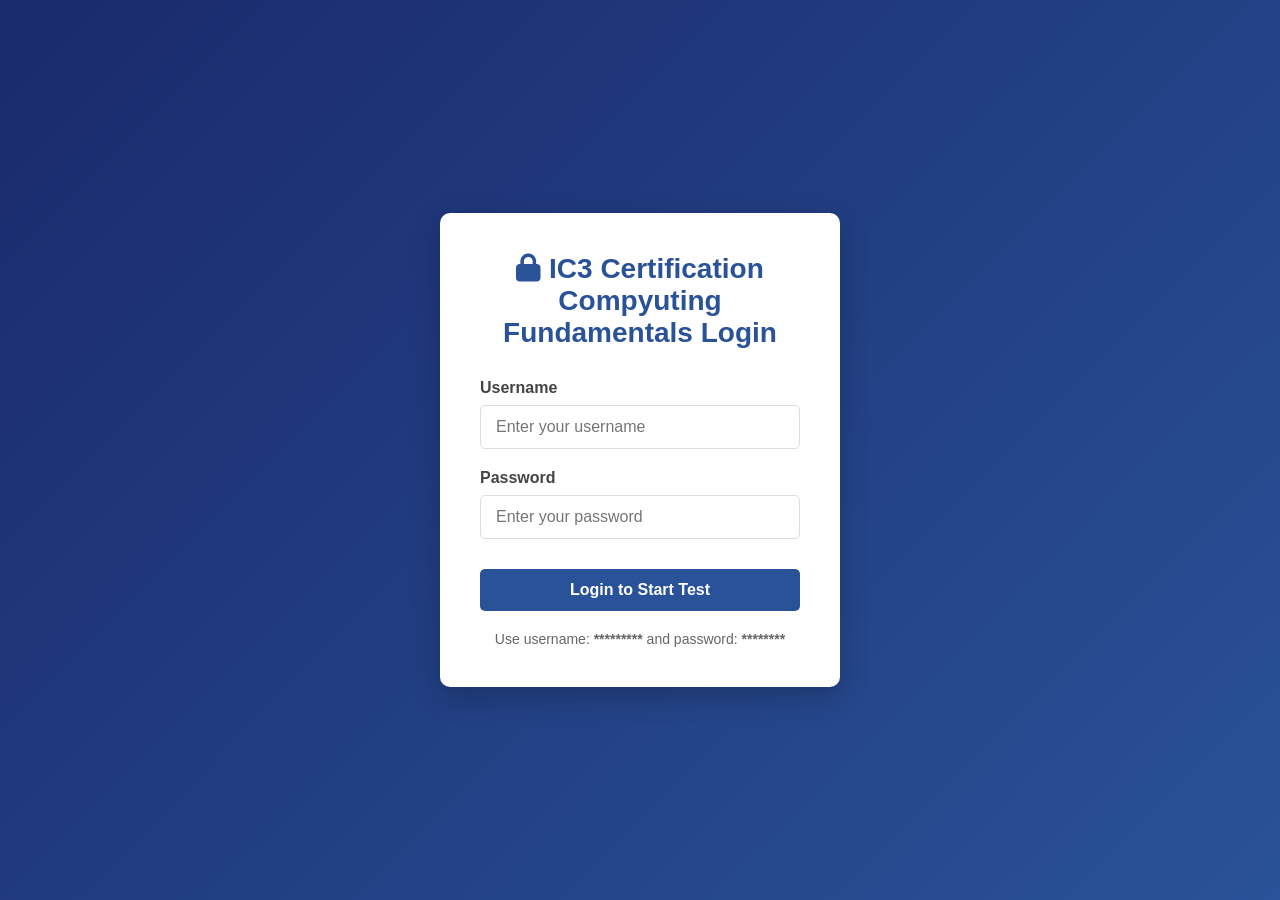
==== index.html @ 78af4e4d "kompyuting" ====
<!DOCTYPE html>
<html lang="en">
  <head>
    <meta charset="UTF-8" />
    <meta name="viewport" content="width=device-width, initial-scale=1.0" />
    <title>IC3 Digital Literacy Certification - Module 1</title>
    <link rel="stylesheet" href="styles.css" />
    <link
      rel="stylesheet"
      href="https://cdnjs.cloudflare.com/ajax/libs/font-awesome/6.4.0/css/all.min.css"
    />
  </head>
  <body>
    <!-- Login Page -->
    <div id="loginPage" class="login-container">
      <div class="login-box">
        <h2 class="login-title">
          <i class="fas fa-lock"></i> IC3 Certification Compyuting Fundamentals
          Login
        </h2>
        <form id="loginForm" class="login-form">
          <div class="input-group">
            <label for="username">Username</label>
            <input
              type="text"
              id="username"
              placeholder="Enter your username"
              required
            />
          </div>
          <div class="input-group">
            <label for="password">Password</label>
            <input
              type="password"
              id="password"
              placeholder="Enter your password"
              required
            />
          </div>
          <button type="submit" class="login-btn">Login to Start Test</button>
          <div class="login-error" id="loginError">
            Invalid username or password. Please try again.
          </div>
          <div
            style="
              margin-top: 20px;
              font-size: 14px;
              color: #666;
              text-align: center;
            "
          >
            <p>
              Use username: <strong>*********</strong> and password:
              <strong>********</strong>
            </p>
          </div>
        </form>
      </div>
    </div>

    <!-- Test Interface (Initially Hidden) -->
    <div id="testInterface" style="display: none">
      <header>
        <div class="container header-content">
          <div class="logo">
            <i class="fas fa-laptop-code"></i>
            <h1>IC3 Digital Literacy - Module 1 - Compyuting Fundamentals</h1>
          </div>
          <div class="user-info">
            <div class="score-display">
              Score: <span id="currentScore">0</span> / 840
            </div>
            <button class="logout-btn" id="logoutBtn">
              <i class="fas fa-sign-out-alt"></i> Logout
            </button>
          </div>
        </div>
      </header>

      <div class="container main-content">
        <div class="test-info">
          <div class="question-counter">
            <div>
              Question <span id="currentQuestion">1</span> of
              <span id="totalQuestions">84</span>
            </div>
            <div>Time: <span id="timer">50:00</span></div>
          </div>
          <div class="progress-bar">
            <div class="progress" id="progressBar"></div>
          </div>
          <p>
            Read each question carefully and select the best answer. Each
            question is worth 10 points.
          </p>
        </div>

        <div class="question-container" id="questionContainer">
          <!-- Question will be dynamically inserted here -->
        </div>

        <div class="button-container">
          <button class="btn btn-secondary" id="prevBtn" disabled>
            <i class="fas fa-arrow-left"></i> Previous
          </button>
          <button class="btn btn-primary" id="checkAnswerBtn">
            Check Answer <i class="fas fa-check"></i>
          </button>
          <button class="btn btn-primary" id="nextBtn">
            Next <i class="fas fa-arrow-right"></i>
          </button>
        </div>
      </div>

      <footer>
        <div class="container footer-content">
          <div class="copyright">
            &copy; 2023 IC3 Digital Literacy Certification. All rights reserved.
          </div>
          <div class="security-notice">
            <i class="fas fa-shield-alt"></i> Copying test content is prohibited
            and violates certification policies.
          </div>
        </div>
      </footer>
    </div>

    <!-- Result Page (Initially Hidden) -->
    <!-- Result Page -->
    <div id="resultPage" style="display: none">
      <header>
        <div class="container header-content">
          <div class="logo">
            <i class="fas fa-trophy"></i>
            <h1>Test Results - IC3 Digital Literacy-Compyuting Fundamentals</h1>
          </div>
          <button class="logout-btn" id="resultLogoutBtn">
            <i class="fas fa-sign-out-alt"></i> Logout
          </button>
        </div>
      </header>

      <div class="container">
        <div class="result-container">
          <div class="result-header">
            <div class="result-icon">
              <i class="fas fa-medal"></i>
            </div>
            <h2 class="result-title">Test Completed!</h2>
            <p class="result-subtitle">Here are your results</p>
          </div>

          <!-- Score Summary -->
          <div class="score-summary">
            <div class="score-circle">
              <div class="score-circle-inner">
                <div class="score-value" id="finalScore">0</div>
                <div class="score-total">/ 840</div>
              </div>
            </div>

            <div class="certificate-info">
              <div class="certificate-status" id="certificateStatus">
                <!-- Certificate status will be inserted here -->
              </div>
            </div>
          </div>

          <!-- Detailed Results -->
          <div class="result-details">
            <h3>Performance Summary</h3>
            <div class="details-grid">
              <div class="detail-item">
                <span class="detail-label">Total Questions:</span>
                <span class="detail-value" id="resultTotalQuestions">0</span>
              </div>
              <div class="detail-item correct">
                <span class="detail-label">Correct Answers:</span>
                <span class="detail-value" id="resultCorrectAnswers">0</span>
              </div>
              <div class="detail-item incorrect">
                <span class="detail-label">Incorrect Answers:</span>
                <span class="detail-value" id="resultIncorrectAnswers">0</span>
              </div>
              <div class="detail-item">
                <span class="detail-label">Score Percentage:</span>
                <span class="detail-value percentage" id="resultPercentage"
                  >0%</span
                >
              </div>
              <div class="detail-item">
                <span class="detail-label">Time Taken:</span>
                <span class="detail-value" id="resultTimeTaken">00:00</span>
              </div>
            </div>
          </div>

          <!-- Results Table -->
          <div class="results-table-container">
            <h3>Question-by-Question Results</h3>
            <div id="resultsTable" class="results-table-wrapper">
              <!-- Results table will be inserted here -->
            </div>
          </div>

          <!-- Action Buttons -->
          <div class="result-actions">
            <button class="btn btn-primary restart-btn" id="restartBtn">
              <i class="fas fa-redo"></i> Restart Test
            </button>
            <button class="btn btn-secondary" id="printResultsBtn">
              <i class="fas fa-print"></i> Print Results
            </button>
            <button class="btn btn-secondary" id="downloadResultsBtn">
              <i class="fas fa-download"></i> Download Results
            </button>
          </div>
        </div>
      </div>

      <footer>
        <div class="container footer-content">
          <div class="copyright">
            &copy; 2023 IC3 Digital Literacy Certification. All rights reserved.
          </div>
          <div class="security-notice">
            <i class="fas fa-shield-alt"></i> Test results are confidential.
          </div>
        </div>
      </footer>
    </div>

    <script src="data.js"></script>
    <script src="script.js"></script>
  </body>
</html>
---- styles.css ----
* {
    margin: 0;
    padding: 0;
    box-sizing: border-box;
    font-family: 'Segoe UI', Tahoma, Geneva, Verdana, sans-serif;
}



body {
    background-color: #f5f7fa;
    color: #333;
    min-height: 100vh;
    display: flex;
    flex-direction: column;
}

.container {
    width: 100%;
    max-width: 1200px;
    margin: 0 auto;
    padding: 20px;
    flex-grow: 1;
}

/* Login Page Styles */
.login-container {
    display: flex;
    justify-content: center;
    align-items: center;
    min-height: 100vh;
    background: linear-gradient(135deg, #1a2a6c, #2a5298);
}

.login-box {
    background-color: white;
    border-radius: 10px;
    box-shadow: 0 10px 30px rgba(0, 0, 0, 0.2);
    width: 100%;
    max-width: 400px;
    padding: 40px;
}

.login-title {
    text-align: center;
    margin-bottom: 30px;
    color: #2a5298;
    font-size: 28px;
}

.login-form .input-group {
    margin-bottom: 20px;
}

.login-form label {
    display: block;
    margin-bottom: 8px;
    font-weight: 600;
    color: #444;
}

.login-form input {
    width: 100%;
    padding: 12px 15px;
    border: 1px solid #ddd;
    border-radius: 5px;
    font-size: 16px;
    transition: border 0.3s;
}

.login-form input:focus {
    border-color: #2a5298;
    outline: none;
}

.login-btn {
    width: 100%;
    padding: 12px;
    background-color: #2a5298;
    color: white;
    border: none;
    border-radius: 5px;
    font-size: 16px;
    font-weight: 600;
    cursor: pointer;
    transition: background-color 0.3s;
    margin-top: 10px;
}

.login-btn:hover {
    background-color: #1a2a6c;
}

.login-error {
    color: #e74c3c;
    text-align: center;
    margin-top: 15px;
    font-size: 14px;
    display: none;
}

/* Header Styles */
header {
    background: linear-gradient(135deg, #1a2a6c, #2a5298);
    color: white;
    padding: 20px 0;
    box-shadow: 0 4px 12px rgba(0, 0, 0, 0.1);
}

.header-content {
    display: flex;
    justify-content: space-between;
    align-items: center;
}

.logo {
    display: flex;
    align-items: center;
    gap: 10px;
}

.logo i {
    font-size: 28px;
}

.logo h1 {
    font-size: 24px;
}

.user-info {
    display: flex;
    align-items: center;
    gap: 15px;
}

.score-display {
    background-color: rgba(255, 255, 255, 0.2);
    padding: 8px 15px;
    border-radius: 20px;
    font-weight: 600;
}

.logout-btn {
    background-color: rgba(255, 255, 255, 0.2);
    border: none;
    color: white;
    padding: 8px 15px;
    border-radius: 5px;
    cursor: pointer;
    transition: background-color 0.3s;
}

.logout-btn:hover {
    background-color: rgba(255, 255, 255, 0.3);
}

/* Main Content Styles */
.main-content {
    display: flex;
    flex-direction: column;
    height: 100%;
}

.test-info {
    background-color: white;
    border-radius: 10px;
    padding: 20px;
    margin-bottom: 20px;
    box-shadow: 0 4px 8px rgba(0, 0, 0, 0.05);
}

.progress-bar {
    height: 10px;
    background-color: #e0e0e0;
    border-radius: 5px;
    margin: 20px 0;
    overflow: hidden;
}

.progress {
    height: 100%;
    background-color: #2a5298;
    width: 0%;
    transition: width 0.5s ease;
}

.question-counter {
    display: flex;
    justify-content: space-between;
    margin-bottom: 10px;
}

/* Question Container */
.question-container {
    background-color: white;
    border-radius: 10px;
    padding: 30px;
    box-shadow: 0 4px 12px rgba(0, 0, 0, 0.08);
    flex-grow: 1;
    margin-bottom: 20px;
}

.question-text {
    font-size: 20px;
    margin-bottom: 25px;
    line-height: 1.5;
    color: #333;
}

.question-image {
    max-width: 100%;
    margin: 20px 0;
    border-radius: 8px;
    box-shadow: 0 3px 10px rgba(0, 0, 0, 0.1);
}

/* Options Styles */
.options-container {
    margin-top: 20px;
}

.option {
    background-color: #f8f9fa;
    border: 1px solid #e0e0e0;
    border-radius: 8px;
    padding: 15px;
    margin-bottom: 12px;
    cursor: pointer;
    transition: all 0.2s;
    display: flex;
    align-items: center;
}

.option:hover {
    background-color: #edf2ff;
    border-color: #2a5298;
}

.option.selected {
    background-color: #e3ecff;
    border-color: #2a5298;
    box-shadow: 0 0 0 2px rgba(42, 82, 152, 0.2);
}

.option.correct {
    background-color: #d4edda;
    border-color: #28a745;
}

.option.incorrect {
    background-color: #f8d7da;
    border-color: #dc3545;
}

.option-key {
    display: inline-flex;
    align-items: center;
    justify-content: center;
    width: 30px;
    height: 30px;
    background-color: #2a5298;
    color: white;
    border-radius: 50%;
    margin-right: 15px;
    font-weight: bold;
}

.option-text {
    flex-grow: 1;
}

/* True/False Options */
.true-false-container {
    display: flex;
    gap: 15px;
    margin-top: 20px;
}

.tf-option {
    flex: 1;
    text-align: center;
    padding: 15px;
    border: 2px solid #e0e0e0;
    border-radius: 8px;
    cursor: pointer;
    font-weight: bold;
    transition: all 0.2s;
}

.tf-option.true {
    color: #28a745;
}

.tf-option.false {
    color: #dc3545;
}

.tf-option.selected {
    border-color: #2a5298;
    background-color: #e3ecff;
}

/* Statements Container */
.statements-container {
    margin-top: 20px;
}

.statement {
    display: flex;
    align-items: center;
    padding: 15px;
    background-color: #f8f9fa;
    border-radius: 8px;
    margin-bottom: 15px;
}

.statement-text {
    flex-grow: 1;
}

.statement-options {
    display: flex;
    gap: 10px;
}

/* Fill in the blanks */
.fill-blanks-container {
    margin-top: 20px;
}

.fill-sentence {
    font-size: 18px;
    margin-bottom: 20px;
    line-height: 1.6;
}

.blank-select {
    padding: 8px 12px;
    border: 1px solid #ddd;
    border-radius: 5px;
    background-color: white;
    font-size: 16px;
    margin: 0 5px;
}

/* Matching */
.matching-container {
    display: flex;
    flex-direction: column;
    gap: 15px;
    margin-top: 20px;
}

.matching-item {
    display: flex;
    align-items: center;
    gap: 15px;
    padding: 15px;
    background-color: #f8f9fa;
    border-radius: 8px;
}

.matching-tool, .matching-threat {
    flex: 1;
    padding: 10px;
    border: 1px solid #ddd;
    border-radius: 5px;
    background-color: white;
}

.matching-select {
    padding: 8px 12px;
    border: 1px solid #ddd;
    border-radius: 5px;
    background-color: white;
    min-width: 150px;
}

/* Steps Container */
.steps-container {
    margin-top: 20px;
}

.step {
    display: flex;
    align-items: flex-start;
    margin-bottom: 15px;
    padding: 15px;
    background-color: #f8f9fa;
    border-radius: 8px;
}

.step-number {
    display: inline-flex;
    align-items: center;
    justify-content: center;
    width: 30px;
    height: 30px;
    background-color: #2a5298;
    color: white;
    border-radius: 50%;
    margin-right: 15px;
    font-weight: bold;
    flex-shrink: 0;
}

.step-text {
    flex-grow: 1;
    padding-top: 4px;
}

/* Image-based questions */
.image-question-container {
    margin: 20px 0;
}

/* Button Container */
.button-container {
    display: flex;
    justify-content: space-between;
    margin-top: 30px;
}

.btn {
    padding: 12px 30px;
    border: none;
    border-radius: 5px;
    font-size: 16px;
    font-weight: 600;
    cursor: pointer;
    transition: all 0.3s;
}

.btn-primary {
    background-color: #2a5298;
    color: white;
}

.btn-primary:hover {
    background-color: #1a2a6c;
}

.btn-secondary {
    background-color: #6c757d;
    color: white;
}

.btn-secondary:hover {
    background-color: #545b62;
}

.btn:disabled {
    background-color: #ccc;
    cursor: not-allowed;
}

/* Result Page */
.result-container {
    background-color: white;
    border-radius: 10px;
    padding: 40px;
    box-shadow: 0 4px 12px rgba(0, 0, 0, 0.08);
    text-align: center;
    max-width: 600px;
    margin: 0 auto;
}

.result-icon {
    font-size: 80px;
    color: #2a5298;
    margin-bottom: 20px;
}

.result-title {
    font-size: 32px;
    margin-bottom: 20px;
    color: #333;
}

.score-circle {
    width: 150px;
    height: 150px;
    border-radius: 50%;
    background: conic-gradient(#2a5298 0% 70%, #e0e0e0 70% 100%);
    margin: 0 auto 30px;
    display: flex;
    align-items: center;
    justify-content: center;
    position: relative;
}

.score-circle-inner {
    width: 120px;
    height: 120px;
    border-radius: 50%;
    background-color: white;
    display: flex;
    flex-direction: column;
    align-items: center;
    justify-content: center;
}

.score-value {
    font-size: 36px;
    font-weight: bold;
    color: #2a5298;
}

.score-total {
    font-size: 18px;
    color: #666;
}

.result-details {
    margin-top: 30px;
    text-align: left;
}

.result-details h3 {
    margin-bottom: 15px;
    color: #333;
}

.detail-item {
    display: flex;
    justify-content: space-between;
    padding: 10px 0;
    border-bottom: 1px solid #eee;
}

.restart-btn {
    margin-top: 30px;
    padding: 12px 40px;
}

/* Footer */
footer {
    background-color: #1a2a6c;
    color: white;
    text-align: center;
    padding: 20px 0;
    margin-top: 40px;
}

.footer-content {
    display: flex;
    justify-content: space-between;
    align-items: center;
    flex-wrap: wrap;
}

.copyright {
    font-size: 14px;
}

.security-notice {
    font-size: 14px;
    color: rgba(255, 255, 255, 0.8);
}

/* Responsive */
@media (max-width: 768px) {
    .header-content {
        flex-direction: column;
        gap: 15px;
    }
    
    .question-container {
        padding: 20px;
    }
    
    .true-false-container {
        flex-direction: column;
    }
    
    .button-container {
        flex-direction: column;
        gap: 15px;
    }
    
    .btn {
        width: 100%;
    }
    
    .footer-content {
        flex-direction: column;
        gap: 10px;
    }
}

/* Copy Protection */
body {
    user-select: none;
    -webkit-user-select: none;
    -moz-user-select: none;
    -ms-user-select: none;
}

.no-copy {
    pointer-events: none;
}

/* Prevent text selection */
.question-text, .option-text, .statement-text, .step-text {
    -webkit-user-select: none;
    -moz-user-select: none;
    -ms-user-select: none;
    user-select: none;
}

/* Option label uchun yangi stillar */
.option-label {
    display: flex;
    align-items: center;
    width: 100%;
    cursor: pointer;
}

/* Input elementlarni yashirish */
input[type="radio"], 
input[type="checkbox"] {
    display: none;
}

/* Radio va Checkbox uchun maxsus stillar */
.option input[type="radio"]:checked + .option-label .option-key {
    background-color: #28a745;
    color: white;
}

.option input[type="checkbox"]:checked + .option-label .option-key {
    background-color: #2a5298;
    color: white;
}

/* Correct-answer-hint uchun stillar */
.correct-answer-hint {
    display: block;
    color: #28a745;
    font-size: 14px;
    margin-top: 5px;
    font-weight: bold;
}

/* Steps list uchun stillar */
.steps-list {
    min-height: 200px;
    border: 2px dashed #ddd;
    border-radius: 8px;
    padding: 15px;
    background-color: #f8f9fa;
}

/* Sub-question uchun stillar */
.sub-question {
    margin-bottom: 20px;
    padding: 15px;
    background-color: #f8f9fa;
    border-radius: 8px;
}

.sub-question-text {
    font-weight: 600;
    margin-bottom: 10px;
}

.sub-question-select {
    width: 100%;
    padding: 10px;
    border: 1px solid #ddd;
    border-radius: 5px;
    font-size: 16px;
}

/* Correct va incorrect variantlar */
.option.correct {
    border-color: #28a745;
    background-color: rgba(40, 167, 69, 0.1);
}

.option.incorrect {
    border-color: #dc3545;
    background-color: rgba(220, 53, 69, 0.1);
}

.tf-option.correct {
    border-color: #28a745;
    background-color: rgba(40, 167, 69, 0.1);
    color: #28a745;
}

.tf-option.incorrect {
    border-color: #dc3545;
    background-color: rgba(220, 53, 69, 0.1);
    color: #dc3545;
}

/* Input disabled holati */
input:disabled + .option-label {
    cursor: not-allowed;
    opacity: 0.8;
}

select:disabled {
    cursor: not-allowed;
    opacity: 0.8;
}
/* Checkbox va Radio buttonlar uchun maxsus stillar */
.option input[type="checkbox"],
.option input[type="radio"] {
    margin-right: 15px;
    width: 18px;
    height: 18px;
    cursor: pointer;
}

.option-label {
    display: flex;
    align-items: center;
    cursor: pointer;
    width: 100%;
    padding: 5px 0;
}

/* Checkbox va Radio uchun maxsus belgilar */
.option input[type="checkbox"] + .option-label::before {
    content: '☐';
    margin-right: 10px;
    font-size: 20px;
    color: #6c757d;
}

.option input[type="checkbox"]:checked + .option-label::before {
    content: '☑';
    color: #2a5298;
}

.option input[type="radio"] + .option-label::before {
    content: '○';
    margin-right: 10px;
    font-size: 18px;
    color: #6c757d;
}

.option input[type="radio"]:checked + .option-label::before {
    content: '●';
    color: #2a5298;
}

/* To'g'ri va noto'g'ri variantlar */
.correct-option {
    background-color: #d4edda !important;
    border-color: #28a745 !important;
}

.correct-option .option-key {
    background-color: #28a745 !important;
    color: white !important;
}

.incorrect-option {
    background-color: #f8d7da !important;
    border-color: #dc3545 !important;
}

.incorrect-option .option-key {
    background-color: #dc3545 !important;
    color: white !important;
}

/* True/False label uchun stillar */
.true-false-label {
    display: inline-flex;
    align-items: center;
    padding: 8px 16px;
    border: 2px solid #ddd;
    border-radius: 6px;
    cursor: pointer;
    margin: 0 5px;
    transition: all 0.2s;
}

.true-false-label:hover {
    background-color: #f8f9fa;
}

.true-false-label.selected {
    background-color: #e3ecff;
    border-color: #2a5298;
}

.true-false-label input[type="radio"] {
    margin-right: 8px;
}

.correct-tf {
    background-color: #d4edda !important;
    border-color: #28a745 !important;
    color: #155724 !important;
}

.incorrect-tf {
    background-color: #f8d7da !important;
    border-color: #dc3545 !important;
    color: #721c24 !important;
}

/* Javob feedbacki */
.answer-feedback {
    margin-top: 20px;
    padding: 15px;
    background-color: #f8f9fa;
    border-radius: 8px;
    border-left: 4px solid #2a5298;
}

.answer-feedback p {
    margin: 0;
    font-weight: 600;
    color: #2a5298;
}

/* Note text */
.note-text {
    font-style: italic;
    color: #6c757d;
    margin-top: 10px;
    font-size: 14px;
}

/* Matching arrow */
.matching-arrow {
    font-size: 20px;
    color: #6c757d;
    margin: 0 10px;
}

/* Sub question */
.sub-question {
    margin: 20px 0;
    padding: 15px;
    background-color: #f8f9fa;
    border-radius: 8px;
}

.sub-question-text {
    font-weight: 600;
    margin-bottom: 10px;
    color: #333;
}

.sub-question-select {
    width: 100%;
    padding: 8px 12px;
    border: 1px solid #ddd;
    border-radius: 4px;
    font-size: 16px;
}

/* Steps list */
.steps-list {
    min-height: 200px;
    border: 2px dashed #ddd;
    border-radius: 8px;
    padding: 15px;
}

.step {
    margin-bottom: 10px;
    padding: 10px;
    background-color: white;
    border: 1px solid #e0e0e0;
    border-radius: 6px;
    cursor: move;
    display: flex;
    align-items: center;
}

.step.dragging {
    opacity: 0.5;
}

/* Option key */
.option-key {
    min-width: 30px;
    height: 30px;
    display: flex;
    align-items: center;
    justify-content: center;
    background-color: #6c757d;
    color: white;
    border-radius: 50%;
    margin-right: 15px;
    font-weight: bold;
}

/* Selected option */
.option.selected {
    background-color: #e3ecff;
    border-color: #2a5298;
}

.option.selected .option-key {
    background-color: #2a5298;
}

/* Steps container */
.steps-container {
    margin-top: 20px;
}

.instruction {
    font-weight: 600;
    color: #495057;
    margin-bottom: 15px;
    font-size: 16px;
}

.steps-list {
    min-height: 300px;
    border: 2px dashed #ddd;
    border-radius: 10px;
    padding: 15px;
    background-color: #f8f9fa;
    margin-bottom: 15px;
}

/* Step item */
.step {
    display: flex;
    align-items: center;
    padding: 12px 15px;
    margin-bottom: 10px;
    background-color: white;
    border: 2px solid #e9ecef;
    border-radius: 8px;
    cursor: move;
    transition: all 0.3s;
    user-select: none;
}

.step:hover {
    border-color: #2a5298;
    box-shadow: 0 2px 8px rgba(42, 82, 152, 0.1);
}

.step.dragging {
    opacity: 0.5;
    transform: scale(1.02);
    border-color: #2a5298;
    background-color: #e3ecff;
}

.step.drag-over {
    border-color: #2a5298;
    border-style: dashed;
    background-color: #f0f5ff;
}

/* Step handle */
.step-handle {
    margin-right: 10px;
    color: #6c757d;
    cursor: grab;
    padding: 5px;
}

.step-handle:hover {
    color: #2a5298;
}

.step-handle:active {
    cursor: grabbing;
}

/* Step number */
.step-number {
    width: 32px;
    height: 32px;
    display: flex;
    align-items: center;
    justify-content: center;
    background-color: #2a5298;
    color: white;
    border-radius: 50%;
    font-weight: bold;
    margin-right: 15px;
    font-size: 14px;
    transition: background-color 0.3s;
}

/* Step content */
.step-content {
    flex: 1;
}

.step-text {
    font-size: 16px;
    color: #333;
}

/* Correct and incorrect steps */
.step-correct {
    border-color: #28a745 !important;
    background-color: rgba(40, 167, 69, 0.05) !important;
}

.step-correct .step-number {
    background-color: #28a745 !important;
}

.step-incorrect {
    border-color: #dc3545 !important;
    background-color: rgba(220, 53, 69, 0.05) !important;
}

.step-incorrect .step-number {
    background-color: #dc3545 !important;
}

/* Correct position hint */
.correct-position {
    font-size: 12px;
    color: #28a745;
    margin-top: 5px;
    font-weight: 600;
    padding: 3px 8px;
    background-color: rgba(40, 167, 69, 0.1);
    border-radius: 4px;
    display: inline-block;
}

/* Steps actions */
.steps-actions {
    margin-bottom: 15px;
    text-align: center;
}

.steps-actions .btn {
    padding: 8px 20px;
    font-size: 14px;
}

/* Steps feedback */
.steps-feedback {
    margin-top: 20px;
    padding: 15px;
    background-color: #e3ecff;
    border-radius: 8px;
    border-left: 4px solid #2a5298;
}

.steps-feedback p {
    margin: 0;
    font-weight: 600;
    color: #2a5298;
}

/* Correct order display */
.correct-order {
    margin-top: 15px;
    padding: 10px 15px;
    background-color: #f8f9fa;
    border-radius: 6px;
    border: 1px solid #e9ecef;
    font-weight: 600;
    color: #495057;
    text-align: center;
}

/* Note text */
.note-text {
    font-style: italic;
    color: #6c757d;
    margin-top: 10px;
    font-size: 14px;
    background-color: #fff3cd;
    padding: 10px;
    border-radius: 6px;
    border-left: 4px solid #ffc107;
}

/* Answer feedback */
.answer-feedback {
    margin-top: 20px;
    padding: 15px;
    background-color: #f8f9fa;
    border-radius: 8px;
    border-left: 4px solid #2a5298;
}

.answer-feedback p {
    margin: 0;
    font-weight: 600;
    color: #2a5298;
}

/* Correct answer hint */
.correct-answer-hint {
    display: block;
    color: #28a745;
    font-size: 14px;
    margin-top: 5px;
    font-weight: bold;
    padding: 5px 10px;
    background-color: rgba(40, 167, 69, 0.1);
    border-radius: 4px;
    border-left: 3px solid #28a745;
}
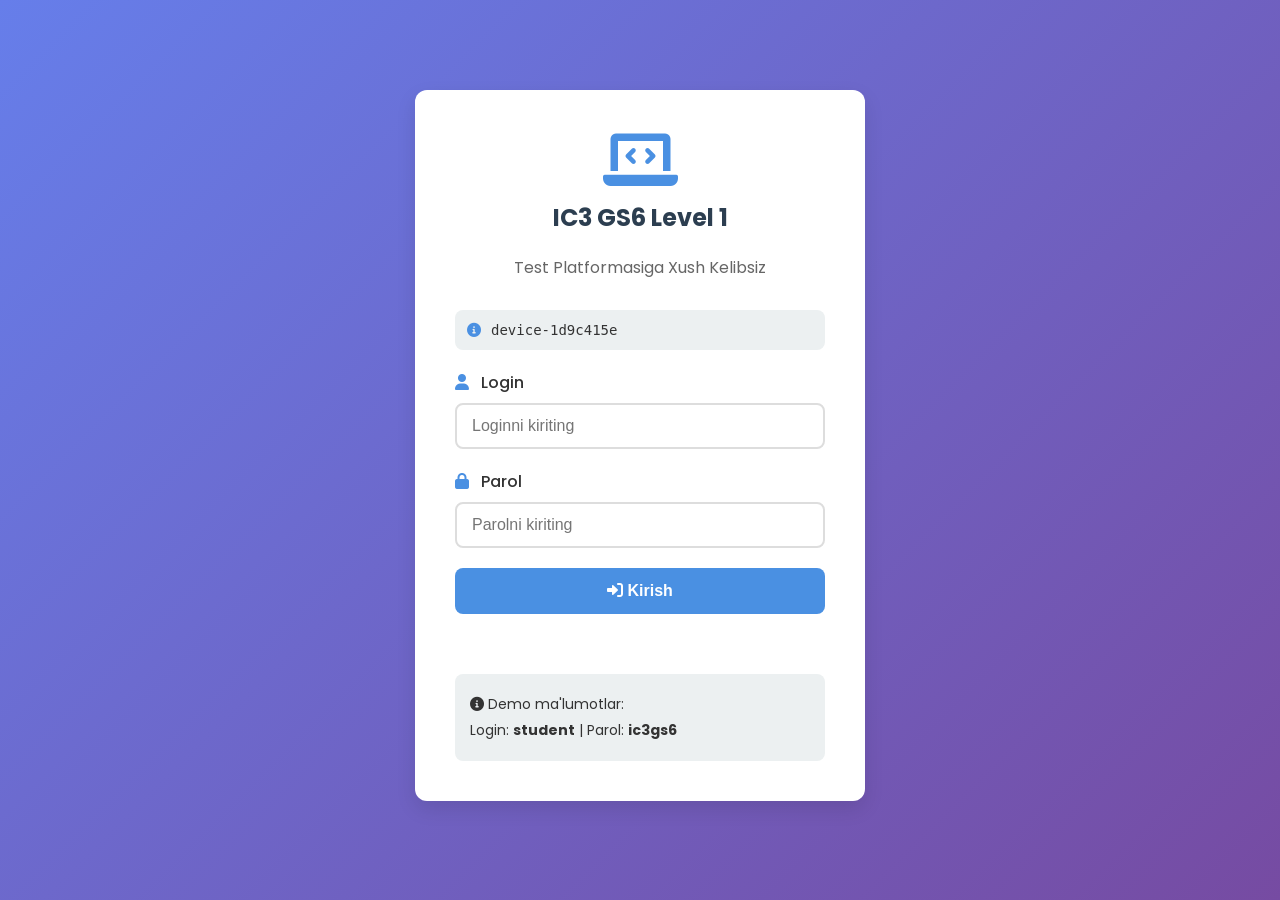
==== commit 34f56cc4: "ddss" ====
--- a/index.html
+++ b/index.html
@@ -1,236 +1,241 @@
-<!DOCTYPE html>
+<!doctype html>
 <html lang="en">
   <head>
     <meta charset="UTF-8" />
     <meta name="viewport" content="width=device-width, initial-scale=1.0" />
-    <title>IC3 Digital Literacy Certification - Module 1</title>
+    <title>IC3 GS6 Level 1 Test Platform</title>
     <link rel="stylesheet" href="styles.css" />
     <link
+      href="https://fonts.googleapis.com/css2?family=Poppins:wght@300;400;500;600;700&display=swap"
       rel="stylesheet"
-      href="https://cdnjs.cloudflare.com/ajax/libs/font-awesome/6.4.0/css/all.min.css"
+    />
+    <link
+      rel="stylesheet"
+      href="https://cdnjs.cloudflare.com/ajax/libs/font-awesome/6.0.0/css/all.min.css"
     />
   </head>
   <body>
-    <!-- Login Page -->
-    <div id="loginPage" class="login-container">
-      <div class="login-box">
-        <h2 class="login-title">
-          <i class="fas fa-lock"></i> IC3 Certification Compyuting Fundamentals
-          Login
-        </h2>
-        <form id="loginForm" class="login-form">
-          <div class="input-group">
-            <label for="username">Username</label>
-            <input
-              type="text"
-              id="username"
-              placeholder="Enter your username"
-              required
-            />
-          </div>
-          <div class="input-group">
-            <label for="password">Password</label>
-            <input
-              type="password"
-              id="password"
-              placeholder="Enter your password"
-              required
-            />
-          </div>
-          <button type="submit" class="login-btn">Login to Start Test</button>
-          <div class="login-error" id="loginError">
-            Invalid username or password. Please try again.
-          </div>
-          <div
-            style="
-              margin-top: 20px;
-              font-size: 14px;
-              color: #666;
-              text-align: center;
-            "
-          >
-            <p>
-              Use username: <strong>*********</strong> and password:
-              <strong>********</strong>
-            </p>
-          </div>
-        </form>
+    <div id="app">
+      <!-- Login Section -->
+      <div id="login-section" class="section active">
+        <div class="container">
+          <div class="login-card">
+            <div class="logo">
+              <i class="fas fa-laptop-code"></i>
+              <h1>IC3 GS6 Level 1</h1>
+            </div>
+            <p class="subtitle">Test Platformasiga Xush Kelibsiz</p>
+
+            <div class="device-info">
+              <i class="fas fa-info-circle"></i>
+              <span id="device-id-display">Qurilma ID aniqlanmoqda...</span>
+            </div>
+
+            <form id="login-form">
+              <div class="form-group">
+                <label for="username">
+                  <i class="fas fa-user"></i>
+                  Login
+                </label>
+                <input
+                  type="text"
+                  id="username"
+                  placeholder="Loginni kiriting"
+                  required
+                />
+              </div>
+
+              <div class="form-group">
+                <label for="password">
+                  <i class="fas fa-lock"></i>
+                  Parol
+                </label>
+                <input
+                  type="password"
+                  id="password"
+                  placeholder="Parolni kiriting"
+                  required
+                />
+              </div>
+
+              <button type="submit" id="login-btn">
+                <i class="fas fa-sign-in-alt"></i>
+                Kirish
+              </button>
+            </form>
+
+            <div id="login-error" class="error-message"></div>
+
+            <div class="demo-credentials">
+              <p><i class="fas fa-info-circle"></i> Demo ma'lumotlar:</p>
+              <p>
+                Login: <strong>student</strong> | Parol: <strong>ic3gs6</strong>
+              </p>
+            </div>
+          </div>
+        </div>
+      </div>
+
+      <!-- Level Selection Section -->
+      <div id="level-section" class="section">
+        <div class="container">
+          <div class="header">
+            <h1><i class="fas fa-layer-group"></i> Test Levelini Tanlang</h1>
+            <button id="logout-btn" class="logout-btn">
+              <i class="fas fa-sign-out-alt"></i>
+              Chiqish
+            </button>
+          </div>
+
+          <div class="level-grid">
+            <div class="level-card" data-level="1">
+              <div class="level-icon level-1">
+                <i class="fas fa-shield-alt"></i>
+              </div>
+              <h2>Level 1</h2>
+              <p>Asosiy tushunchalar va xavfsizlik</p>
+              <ul class="level-features">
+                <li><i class="fas fa-check"></i> 20 ta savol</li>
+                <li><i class="fas fa-check"></i> Internet xavfsizligi</li>
+                <li><i class="fas fa-check"></i> Shaxsiy ma'lumotlar</li>
+              </ul>
+              <button class="start-level-btn" data-level="1">
+                <i class="fas fa-play"></i>
+                Boshlash
+              </button>
+            </div>
+
+            <div class="level-card" data-level="2">
+              <div class="level-icon level-2">
+                <i class="fas fa-print"></i>
+              </div>
+              <h2>Level 2</h2>
+              <p>Ilovalar va printerlar</p>
+              <ul class="level-features">
+                <li><i class="fas fa-check"></i> 15 ta savol</li>
+                <li><i class="fas fa-check"></i> Printer sozlamalari</li>
+                <li><i class="fas fa-check"></i> Ilova boshqaruvi</li>
+              </ul>
+              <button class="start-level-btn" data-level="2">
+                <i class="fas fa-play"></i>
+                Boshlash
+              </button>
+            </div>
+
+            <div class="level-card" data-level="3">
+              <div class="level-icon level-3">
+                <i class="fas fa-cloud"></i>
+              </div>
+              <h2>Level 3</h2>
+              <p>Bulutli texnologiyalar</p>
+              <ul class="level-features">
+                <li><i class="fas fa-check"></i> 18 ta savol</li>
+                <li><i class="fas fa-check"></i> Cloud xizmatlar</li>
+                <li><i class="fas fa-check"></i> Ma'lumotlarni zaxiralash</li>
+              </ul>
+              <button class="start-level-btn" data-level="3">
+                <i class="fas fa-play"></i>
+                Boshlash
+              </button>
+            </div>
+          </div>
+        </div>
+      </div>
+
+      <!-- Test Section -->
+      <div id="test-section" class="section">
+        <div class="container">
+          <div class="test-header">
+            <div class="level-indicator">
+              <h2 id="current-level-title">
+                Level <span id="level-number">1</span>
+              </h2>
+              <span id="question-category" class="question-category"></span>
+              <div class="progress-bar">
+                <div id="progress-fill" class="progress-fill"></div>
+              </div>
+              <span id="question-counter">1/20</span>
+            </div>
+            <!-- <div class="level-indicator">
+              <h2 id="current-level-title">
+                Level <span id="level-number">1</span>
+              </h2>
+              <div class="progress-bar">
+                <div id="progress-fill" class="progress-fill"></div>
+              </div>
+              
+            </div> -->
+            <button id="back-to-levels" class="back-btn">
+              <i class="fas fa-arrow-left"></i>
+              Levellarga qaytish
+            </button>
+          </div>
+
+          <div class="question-card">
+            <div id="question-type-icon" class="question-type">
+              <i class="fas fa-question-circle"></i>
+            </div>
+            <p id="question-text" class="question-text">Savol yuklanmoqda...</p>
+
+            <!-- Image container for image questions -->
+            <div
+              id="question-image"
+              class="question-image"
+              style="display: none"
+            >
+              <img src="" alt="Question image" />
+            </div>
+
+            <!-- Options container -->
+            <div id="options-container" class="options-container">
+              <!-- Options will be dynamically inserted here -->
+            </div>
+
+            <!-- Matching container -->
+            <div
+              id="matching-container"
+              class="matching-container"
+              style="display: none"
+            >
+              <div class="matching-column left-column"></div>
+              <div class="matching-column right-column"></div>
+            </div>
+
+            <!-- Ordering container -->
+            <div
+              id="ordering-container"
+              class="ordering-container"
+              style="display: none"
+            ></div>
+
+            <!-- Fill blank container -->
+            <div
+              id="fillblank-container"
+              class="fillblank-container"
+              style="display: none"
+            ></div>
+
+            <!-- <div id="feedback-message" class="feedback-message"></div> -->
+
+            <div class="navigation-buttons">
+              <button id="prev-btn" class="nav-btn" disabled>
+                <i class="fas fa-arrow-left"></i>
+                Oldingi
+              </button>
+              <button id="check-btn" class="check-btn" disabled>
+                <i class="fas fa-check"></i>
+                Javobni tekshirish
+              </button>
+              <button id="next-btn" class="nav-btn" disabled>
+                Keyingi
+                <i class="fas fa-arrow-right"></i>
+              </button>
+            </div>
+          </div>
+        </div>
       </div>
     </div>
 
-    <!-- Test Interface (Initially Hidden) -->
-    <div id="testInterface" style="display: none">
-      <header>
-        <div class="container header-content">
-          <div class="logo">
-            <i class="fas fa-laptop-code"></i>
-            <h1>IC3 Digital Literacy - Module 1 - Compyuting Fundamentals</h1>
-          </div>
-          <div class="user-info">
-            <div class="score-display">
-              Score: <span id="currentScore">0</span> / 840
-            </div>
-            <button class="logout-btn" id="logoutBtn">
-              <i class="fas fa-sign-out-alt"></i> Logout
-            </button>
-          </div>
-        </div>
-      </header>
-
-      <div class="container main-content">
-        <div class="test-info">
-          <div class="question-counter">
-            <div>
-              Question <span id="currentQuestion">1</span> of
-              <span id="totalQuestions">84</span>
-            </div>
-            <div>Time: <span id="timer">50:00</span></div>
-          </div>
-          <div class="progress-bar">
-            <div class="progress" id="progressBar"></div>
-          </div>
-          <p>
-            Read each question carefully and select the best answer. Each
-            question is worth 10 points.
-          </p>
-        </div>
-
-        <div class="question-container" id="questionContainer">
-          <!-- Question will be dynamically inserted here -->
-        </div>
-
-        <div class="button-container">
-          <button class="btn btn-secondary" id="prevBtn" disabled>
-            <i class="fas fa-arrow-left"></i> Previous
-          </button>
-          <button class="btn btn-primary" id="checkAnswerBtn">
-            Check Answer <i class="fas fa-check"></i>
-          </button>
-          <button class="btn btn-primary" id="nextBtn">
-            Next <i class="fas fa-arrow-right"></i>
-          </button>
-        </div>
-      </div>
-
-      <footer>
-        <div class="container footer-content">
-          <div class="copyright">
-            &copy; 2023 IC3 Digital Literacy Certification. All rights reserved.
-          </div>
-          <div class="security-notice">
-            <i class="fas fa-shield-alt"></i> Copying test content is prohibited
-            and violates certification policies.
-          </div>
-        </div>
-      </footer>
-    </div>
-
-    <!-- Result Page (Initially Hidden) -->
-    <!-- Result Page -->
-    <div id="resultPage" style="display: none">
-      <header>
-        <div class="container header-content">
-          <div class="logo">
-            <i class="fas fa-trophy"></i>
-            <h1>Test Results - IC3 Digital Literacy-Compyuting Fundamentals</h1>
-          </div>
-          <button class="logout-btn" id="resultLogoutBtn">
-            <i class="fas fa-sign-out-alt"></i> Logout
-          </button>
-        </div>
-      </header>
-
-      <div class="container">
-        <div class="result-container">
-          <div class="result-header">
-            <div class="result-icon">
-              <i class="fas fa-medal"></i>
-            </div>
-            <h2 class="result-title">Test Completed!</h2>
-            <p class="result-subtitle">Here are your results</p>
-          </div>
-
-          <!-- Score Summary -->
-          <div class="score-summary">
-            <div class="score-circle">
-              <div class="score-circle-inner">
-                <div class="score-value" id="finalScore">0</div>
-                <div class="score-total">/ 840</div>
-              </div>
-            </div>
-
-            <div class="certificate-info">
-              <div class="certificate-status" id="certificateStatus">
-                <!-- Certificate status will be inserted here -->
-              </div>
-            </div>
-          </div>
-
-          <!-- Detailed Results -->
-          <div class="result-details">
-            <h3>Performance Summary</h3>
-            <div class="details-grid">
-              <div class="detail-item">
-                <span class="detail-label">Total Questions:</span>
-                <span class="detail-value" id="resultTotalQuestions">0</span>
-              </div>
-              <div class="detail-item correct">
-                <span class="detail-label">Correct Answers:</span>
-                <span class="detail-value" id="resultCorrectAnswers">0</span>
-              </div>
-              <div class="detail-item incorrect">
-                <span class="detail-label">Incorrect Answers:</span>
-                <span class="detail-value" id="resultIncorrectAnswers">0</span>
-              </div>
-              <div class="detail-item">
-                <span class="detail-label">Score Percentage:</span>
-                <span class="detail-value percentage" id="resultPercentage"
-                  >0%</span
-                >
-              </div>
-              <div class="detail-item">
-                <span class="detail-label">Time Taken:</span>
-                <span class="detail-value" id="resultTimeTaken">00:00</span>
-              </div>
-            </div>
-          </div>
-
-          <!-- Results Table -->
-          <div class="results-table-container">
-            <h3>Question-by-Question Results</h3>
-            <div id="resultsTable" class="results-table-wrapper">
-              <!-- Results table will be inserted here -->
-            </div>
-          </div>
-
-          <!-- Action Buttons -->
-          <div class="result-actions">
-            <button class="btn btn-primary restart-btn" id="restartBtn">
-              <i class="fas fa-redo"></i> Restart Test
-            </button>
-            <button class="btn btn-secondary" id="printResultsBtn">
-              <i class="fas fa-print"></i> Print Results
-            </button>
-            <button class="btn btn-secondary" id="downloadResultsBtn">
-              <i class="fas fa-download"></i> Download Results
-            </button>
-          </div>
-        </div>
-      </div>
-
-      <footer>
-        <div class="container footer-content">
-          <div class="copyright">
-            &copy; 2023 IC3 Digital Literacy Certification. All rights reserved.
-          </div>
-          <div class="security-notice">
-            <i class="fas fa-shield-alt"></i> Test results are confidential.
-          </div>
-        </div>
-      </footer>
-    </div>
-
-    <script src="data.js"></script>
     <script src="script.js"></script>
   </body>
 </html>
--- a/styles.css
+++ b/styles.css
@@ -2,1108 +2,680 @@
     margin: 0;
     padding: 0;
     box-sizing: border-box;
-    font-family: 'Segoe UI', Tahoma, Geneva, Verdana, sans-serif;
-}
-
-
+}
+
+:root {
+    --primary-color: #4a90e2;
+    --secondary-color: #f39c12;
+    --success-color: #27ae60;
+    --danger-color: #e74c3c;
+    --warning-color: #f1c40f;
+    --dark-color: #2c3e50;
+    --light-color: #ecf0f1;
+    --text-color: #333;
+    --border-radius: 12px;
+    --box-shadow: 0 8px 20px rgba(0,0,0,0.1);
+    --transition: all 0.3s ease;
+}
 
 body {
-    background-color: #f5f7fa;
-    color: #333;
+    font-family: 'Poppins', sans-serif;
+    background: linear-gradient(135deg, #667eea 0%, #764ba2 100%);
     min-height: 100vh;
-    display: flex;
-    flex-direction: column;
+    color: var(--text-color);
+}
+
+#app {
+    position: relative;
+}
+
+.section {
+    display: none;
+    min-height: 100vh;
+    padding: 20px;
+}
+
+.section.active {
+    display: block;
 }
 
 .container {
-    width: 100%;
     max-width: 1200px;
     margin: 0 auto;
     padding: 20px;
-    flex-grow: 1;
-}
-
-/* Login Page Styles */
-.login-container {
-    display: flex;
-    justify-content: center;
-    align-items: center;
-    min-height: 100vh;
-    background: linear-gradient(135deg, #1a2a6c, #2a5298);
-}
-
-.login-box {
-    background-color: white;
-    border-radius: 10px;
-    box-shadow: 0 10px 30px rgba(0, 0, 0, 0.2);
-    width: 100%;
-    max-width: 400px;
+}
+
+/* Login Section */
+.login-card {
+    background: white;
+    border-radius: var(--border-radius);
     padding: 40px;
-}
-
-.login-title {
+    max-width: 450px;
+    margin: 50px auto;
+    box-shadow: var(--box-shadow);
+    animation: slideIn 0.5s ease;
+}
+
+@keyframes slideIn {
+    from {
+        transform: translateY(-50px);
+        opacity: 0;
+    }
+    to {
+        transform: translateY(0);
+        opacity: 1;
+    }
+}
+
+.logo {
     text-align: center;
+    margin-bottom: 20px;
+}
+
+.logo i {
+    font-size: 60px;
+    color: var(--primary-color);
+}
+
+.logo h1 {
+    font-size: 24px;
+    margin-top: 10px;
+    color: var(--dark-color);
+}
+
+.subtitle {
+    text-align: center;
+    color: #666;
     margin-bottom: 30px;
-    color: #2a5298;
-    font-size: 28px;
-}
-
-.login-form .input-group {
+}
+
+.device-info {
+    background: var(--light-color);
+    padding: 12px;
+    border-radius: 8px;
     margin-bottom: 20px;
-}
-
-.login-form label {
+    display: flex;
+    align-items: center;
+    gap: 10px;
+    font-size: 14px;
+}
+
+.device-info i {
+    color: var(--primary-color);
+}
+
+#device-id-display {
+    word-break: break-all;
+    font-family: monospace;
+}
+
+.form-group {
+    margin-bottom: 20px;
+}
+
+.form-group label {
     display: block;
     margin-bottom: 8px;
-    font-weight: 600;
-    color: #444;
-}
-
-.login-form input {
+    font-weight: 500;
+}
+
+.form-group label i {
+    margin-right: 8px;
+    color: var(--primary-color);
+}
+
+.form-group input {
     width: 100%;
     padding: 12px 15px;
-    border: 1px solid #ddd;
-    border-radius: 5px;
-    font-size: 16px;
-    transition: border 0.3s;
-}
-
-.login-form input:focus {
-    border-color: #2a5298;
+    border: 2px solid #ddd;
+    border-radius: 8px;
+    font-size: 16px;
+    transition: var(--transition);
+}
+
+.form-group input:focus {
+    border-color: var(--primary-color);
     outline: none;
 }
 
-.login-btn {
+#login-btn {
     width: 100%;
-    padding: 12px;
-    background-color: #2a5298;
+    padding: 14px;
+    background: var(--primary-color);
     color: white;
     border: none;
-    border-radius: 5px;
+    border-radius: 8px;
     font-size: 16px;
     font-weight: 600;
     cursor: pointer;
-    transition: background-color 0.3s;
-    margin-top: 10px;
-}
-
-.login-btn:hover {
-    background-color: #1a2a6c;
-}
-
-.login-error {
-    color: #e74c3c;
+    transition: var(--transition);
+}
+
+#login-btn:hover {
+    background: #357abd;
+    transform: translateY(-2px);
+}
+
+.error-message {
+    color: var(--danger-color);
     text-align: center;
     margin-top: 15px;
     font-size: 14px;
-    display: none;
-}
-
-/* Header Styles */
-header {
-    background: linear-gradient(135deg, #1a2a6c, #2a5298);
-    color: white;
-    padding: 20px 0;
-    box-shadow: 0 4px 12px rgba(0, 0, 0, 0.1);
-}
-
-.header-content {
+    min-height: 20px;
+}
+
+.demo-credentials {
+    margin-top: 25px;
+    padding: 15px;
+    background: var(--light-color);
+    border-radius: 8px;
+    font-size: 14px;
+}
+
+.demo-credentials p {
+    margin: 5px 0;
+}
+
+/* Level Selection */
+.header {
     display: flex;
     justify-content: space-between;
     align-items: center;
-}
-
-.logo {
-    display: flex;
-    align-items: center;
+    margin-bottom: 40px;
+    color: white;
+}
+
+.header h1 i {
+    margin-right: 10px;
+}
+
+.logout-btn {
+    padding: 10px 20px;
+    background: rgba(255,255,255,0.2);
+    color: white;
+    border: 2px solid white;
+    border-radius: 8px;
+    cursor: pointer;
+    font-size: 16px;
+    transition: var(--transition);
+}
+
+.logout-btn:hover {
+    background: white;
+    color: var(--primary-color);
+}
+
+.level-grid {
+    display: grid;
+    grid-template-columns: repeat(auto-fit, minmax(300px, 1fr));
+    gap: 30px;
+    margin-top: 20px;
+}
+
+.level-card {
+    background: white;
+    border-radius: var(--border-radius);
+    padding: 30px;
+    text-align: center;
+    box-shadow: var(--box-shadow);
+    transition: var(--transition);
+}
+
+.level-card:hover {
+    transform: translateY(-10px);
+}
+
+.level-icon {
+    width: 80px;
+    height: 80px;
+    border-radius: 50%;
+    display: flex;
+    align-items: center;
+    justify-content: center;
+    margin: 0 auto 20px;
+}
+
+.level-icon i {
+    font-size: 40px;
+    color: white;
+}
+
+.level-1 { background: var(--primary-color); }
+.level-2 { background: var(--success-color); }
+.level-3 { background: var(--warning-color); }
+
+.level-card h2 {
+    margin-bottom: 15px;
+    color: var(--dark-color);
+}
+
+.level-features {
+    list-style: none;
+    margin: 20px 0;
+    text-align: left;
+}
+
+.level-features li {
+    margin: 10px 0;
+    color: #666;
+}
+
+.level-features li i {
+    color: var(--success-color);
+    margin-right: 10px;
+}
+
+.start-level-btn {
+    padding: 12px 30px;
+    background: var(--primary-color);
+    color: white;
+    border: none;
+    border-radius: 25px;
+    font-size: 16px;
+    font-weight: 600;
+    cursor: pointer;
+    transition: var(--transition);
+    width: 100%;
+}
+
+.start-level-btn:hover {
+    background: #357abd;
+    transform: scale(1.05);
+}
+
+/* Test Section */
+.test-header {
+    background: white;
+    padding: 20px;
+    border-radius: var(--border-radius);
+    margin-bottom: 20px;
+    display: flex;
+    justify-content: space-between;
+    align-items: center;
+    flex-wrap: wrap;
+    gap: 15px;
+}
+
+.level-indicator {
+    display: flex;
+    align-items: center;
+    gap: 20px;
+    flex-wrap: wrap;
+}
+
+.progress-bar {
+    width: 200px;
+    height: 10px;
+    background: #ddd;
+    border-radius: 5px;
+    overflow: hidden;
+}
+
+.progress-fill {
+    height: 100%;
+    background: var(--success-color);
+    transition: width 0.3s ease;
+}
+
+#question-counter {
+    font-weight: 600;
+    color: var(--dark-color);
+}
+
+.back-btn {
+    padding: 8px 15px;
+    background: var(--light-color);
+    border: none;
+    border-radius: 6px;
+    cursor: pointer;
+    transition: var(--transition);
+}
+
+.back-btn:hover {
+    background: #ddd;
+}
+
+.question-card {
+    background: white;
+    border-radius: var(--border-radius);
+    padding: 30px;
+    box-shadow: var(--box-shadow);
+}
+
+.question-type {
+    text-align: center;
+    margin-bottom: 20px;
+}
+
+.question-type i {
+    font-size: 40px;
+    color: var(--primary-color);
+}
+
+.question-text {
+    font-size: 18px;
+    font-weight: 500;
+    margin-bottom: 30px;
+    line-height: 1.6;
+}
+
+.question-image {
+    margin: 20px 0;
+    text-align: center;
+}
+
+.question-image img {
+    max-width: 100%;
+    max-height: 300px;
+    border-radius: 8px;
+    box-shadow: var(--box-shadow);
+}
+
+.options-container {
+    display: flex;
+    flex-direction: column;
+    gap: 15px;
+    margin-bottom: 30px;
+}
+
+.option-item {
+    display: flex;
+    align-items: center;
+    padding: 15px;
+    border: 2px solid #ddd;
+    border-radius: 8px;
+    cursor: pointer;
+    transition: var(--transition);
+}
+
+.option-item:hover {
+    border-color: var(--primary-color);
+    background: #f8f9fa;
+}
+
+.option-item.selected {
+    border-color: var(--primary-color);
+    background: #e3f2fd;
+}
+
+.option-item.correct {
+    border-color: var(--success-color);
+    background: #d4edda;
+}
+
+.option-item.incorrect {
+    border-color: var(--danger-color);
+    background: #f8d7da;
+}
+
+.option-item input[type="radio"],
+.option-item input[type="checkbox"] {
+    margin-right: 15px;
+    transform: scale(1.2);
+}
+
+.option-text {
+    flex: 1;
+    font-size: 16px;
+}
+
+/* Matching Container */
+.matching-container {
+    display: grid;
+    grid-template-columns: 1fr 1fr;
+    gap: 30px;
+    margin-bottom: 30px;
+}
+
+.matching-column {
+    display: flex;
+    flex-direction: column;
+    gap: 15px;
+}
+
+.matching-item {
+    padding: 15px;
+    background: #f8f9fa;
+    border: 2px solid #ddd;
+    border-radius: 8px;
+    cursor: pointer;
+    transition: var(--transition);
+}
+
+.matching-item:hover {
+    border-color: var(--primary-color);
+    background: #e3f2fd;
+}
+
+.matching-item.selected {
+    border-color: var(--primary-color);
+    background: #e3f2fd;
+}
+
+.matching-item.matched {
+    border-color: var(--success-color);
+    background: #d4edda;
+    cursor: default;
+}
+
+/* Ordering Container */
+.ordering-container {
+    display: flex;
+    flex-direction: column;
     gap: 10px;
-}
-
-.logo i {
-    font-size: 28px;
-}
-
-.logo h1 {
-    font-size: 24px;
-}
-
-.user-info {
+    margin-bottom: 30px;
+}
+
+.order-item {
+    padding: 15px;
+    background: #f8f9fa;
+    border: 2px solid #ddd;
+    border-radius: 8px;
+    cursor: move;
     display: flex;
     align-items: center;
     gap: 15px;
 }
 
-.score-display {
-    background-color: rgba(255, 255, 255, 0.2);
-    padding: 8px 15px;
-    border-radius: 20px;
-    font-weight: 600;
-}
-
-.logout-btn {
-    background-color: rgba(255, 255, 255, 0.2);
-    border: none;
-    color: white;
-    padding: 8px 15px;
-    border-radius: 5px;
-    cursor: pointer;
-    transition: background-color 0.3s;
-}
-
-.logout-btn:hover {
-    background-color: rgba(255, 255, 255, 0.3);
-}
-
-/* Main Content Styles */
-.main-content {
-    display: flex;
-    flex-direction: column;
-    height: 100%;
-}
-
-.test-info {
-    background-color: white;
-    border-radius: 10px;
-    padding: 20px;
-    margin-bottom: 20px;
-    box-shadow: 0 4px 8px rgba(0, 0, 0, 0.05);
-}
-
-.progress-bar {
-    height: 10px;
-    background-color: #e0e0e0;
-    border-radius: 5px;
-    margin: 20px 0;
-    overflow: hidden;
-}
-
-.progress {
-    height: 100%;
-    background-color: #2a5298;
-    width: 0%;
-    transition: width 0.5s ease;
-}
-
-.question-counter {
-    display: flex;
-    justify-content: space-between;
-    margin-bottom: 10px;
-}
-
-/* Question Container */
-.question-container {
-    background-color: white;
-    border-radius: 10px;
-    padding: 30px;
-    box-shadow: 0 4px 12px rgba(0, 0, 0, 0.08);
-    flex-grow: 1;
-    margin-bottom: 20px;
-}
-
-.question-text {
-    font-size: 20px;
-    margin-bottom: 25px;
-    line-height: 1.5;
-    color: #333;
-}
-
-.question-image {
-    max-width: 100%;
-    margin: 20px 0;
-    border-radius: 8px;
-    box-shadow: 0 3px 10px rgba(0, 0, 0, 0.1);
-}
-
-/* Options Styles */
-.options-container {
-    margin-top: 20px;
-}
-
-.option {
-    background-color: #f8f9fa;
-    border: 1px solid #e0e0e0;
-    border-radius: 8px;
-    padding: 15px;
-    margin-bottom: 12px;
-    cursor: pointer;
-    transition: all 0.2s;
-    display: flex;
-    align-items: center;
-}
-
-.option:hover {
-    background-color: #edf2ff;
-    border-color: #2a5298;
-}
-
-.option.selected {
-    background-color: #e3ecff;
-    border-color: #2a5298;
-    box-shadow: 0 0 0 2px rgba(42, 82, 152, 0.2);
-}
-
-.option.correct {
-    background-color: #d4edda;
-    border-color: #28a745;
-}
-
-.option.incorrect {
-    background-color: #f8d7da;
-    border-color: #dc3545;
-}
-
-.option-key {
-    display: inline-flex;
-    align-items: center;
-    justify-content: center;
+.order-item:hover {
+    border-color: var(--primary-color);
+}
+
+.order-number {
     width: 30px;
     height: 30px;
-    background-color: #2a5298;
+    background: var(--primary-color);
     color: white;
     border-radius: 50%;
-    margin-right: 15px;
+    display: flex;
+    align-items: center;
+    justify-content: center;
     font-weight: bold;
 }
 
-.option-text {
-    flex-grow: 1;
-}
-
-/* True/False Options */
-.true-false-container {
-    display: flex;
+/* Fill Blank Container */
+.fillblank-container {
+    margin-bottom: 30px;
+}
+
+.fillblank-input {
+    width: 100%;
+    padding: 15px;
+    border: 2px solid #ddd;
+    border-radius: 8px;
+    font-size: 16px;
+    transition: var(--transition);
+}
+
+.fillblank-input:focus {
+    border-color: var(--primary-color);
+    outline: none;
+}
+
+.fillblank-input.correct {
+    border-color: var(--success-color);
+    background: #d4edda;
+}
+
+.fillblank-input.incorrect {
+    border-color: var(--danger-color);
+    background: #f8d7da;
+}
+
+/* Feedback Message */
+.feedback-message {
+    padding: 15px;
+    border-radius: 8px;
+    margin: 20px 0;
+    text-align: center;
+    font-weight: 500;
+}
+
+.feedback-message.correct {
+    background: #d4edda;
+    color: #155724;
+    border: 1px solid #c3e6cb;
+}
+
+.feedback-message.incorrect {
+    background: #f8d7da;
+    color: #721c24;
+    border: 1px solid #f5c6cb;
+}
+
+/* Navigation Buttons */
+.navigation-buttons {
+    display: flex;
+    justify-content: space-between;
     gap: 15px;
-    margin-top: 20px;
-}
-
-.tf-option {
-    flex: 1;
-    text-align: center;
-    padding: 15px;
-    border: 2px solid #e0e0e0;
-    border-radius: 8px;
-    cursor: pointer;
-    font-weight: bold;
-    transition: all 0.2s;
-}
-
-.tf-option.true {
-    color: #28a745;
-}
-
-.tf-option.false {
-    color: #dc3545;
-}
-
-.tf-option.selected {
-    border-color: #2a5298;
-    background-color: #e3ecff;
-}
-
-/* Statements Container */
-.statements-container {
-    margin-top: 20px;
-}
-
-.statement {
-    display: flex;
-    align-items: center;
-    padding: 15px;
-    background-color: #f8f9fa;
-    border-radius: 8px;
-    margin-bottom: 15px;
-}
-
-.statement-text {
-    flex-grow: 1;
-}
-
-.statement-options {
-    display: flex;
-    gap: 10px;
-}
-
-/* Fill in the blanks */
-.fill-blanks-container {
-    margin-top: 20px;
-}
-
-.fill-sentence {
-    font-size: 18px;
-    margin-bottom: 20px;
-    line-height: 1.6;
-}
-
-.blank-select {
-    padding: 8px 12px;
-    border: 1px solid #ddd;
-    border-radius: 5px;
-    background-color: white;
-    font-size: 16px;
-    margin: 0 5px;
-}
-
-/* Matching */
-.matching-container {
-    display: flex;
-    flex-direction: column;
-    gap: 15px;
-    margin-top: 20px;
-}
-
-.matching-item {
-    display: flex;
-    align-items: center;
-    gap: 15px;
-    padding: 15px;
-    background-color: #f8f9fa;
-    border-radius: 8px;
-}
-
-.matching-tool, .matching-threat {
-    flex: 1;
-    padding: 10px;
-    border: 1px solid #ddd;
-    border-radius: 5px;
-    background-color: white;
-}
-
-.matching-select {
-    padding: 8px 12px;
-    border: 1px solid #ddd;
-    border-radius: 5px;
-    background-color: white;
-    min-width: 150px;
-}
-
-/* Steps Container */
-.steps-container {
-    margin-top: 20px;
-}
-
-.step {
-    display: flex;
-    align-items: flex-start;
-    margin-bottom: 15px;
-    padding: 15px;
-    background-color: #f8f9fa;
-    border-radius: 8px;
-}
-
-.step-number {
-    display: inline-flex;
-    align-items: center;
-    justify-content: center;
-    width: 30px;
-    height: 30px;
-    background-color: #2a5298;
-    color: white;
+    margin-top: 30px;
+}
+
+.nav-btn {
+    padding: 12px 25px;
+    border: none;
+    border-radius: 8px;
+    font-size: 16px;
+    font-weight: 500;
+    cursor: pointer;
+    transition: var(--transition);
+    display: flex;
+    align-items: center;
+    gap: 8px;
+}
+
+.nav-btn:not(:disabled) {
+    background: var(--primary-color);
+    color: white;
+}
+
+.nav-btn:not(:disabled):hover {
+    background: #357abd;
+    transform: translateY(-2px);
+}
+
+.nav-btn:disabled {
+    background: #ccc;
+    cursor: not-allowed;
+    opacity: 0.6;
+}
+
+.check-btn {
+    padding: 12px 30px;
+    background: var(--success-color);
+    color: white;
+    border: none;
+    border-radius: 8px;
+    font-size: 16px;
+    font-weight: 600;
+    cursor: pointer;
+    transition: var(--transition);
+    display: flex;
+    align-items: center;
+    gap: 8px;
+}
+
+.check-btn:hover:not(:disabled) {
+    background: #219a52;
+    transform: scale(1.05);
+}
+
+.check-btn:disabled {
+    background: #ccc;
+    cursor: not-allowed;
+    opacity: 0.6;
+}
+
+/* Responsive Design */
+@media (max-width: 768px) {
+    .container {
+        padding: 10px;
+    }
+    
+    .login-card {
+        padding: 20px;
+        margin: 20px auto;
+    }
+    
+    .level-grid {
+        grid-template-columns: 1fr;
+    }
+    
+    .test-header {
+        flex-direction: column;
+        align-items: flex-start;
+    }
+    
+    .level-indicator {
+        width: 100%;
+        flex-direction: column;
+        align-items: flex-start;
+    }
+    
+    .progress-bar {
+        width: 100%;
+    }
+    
+    .navigation-buttons {
+        flex-direction: column;
+    }
+    
+    .nav-btn, .check-btn {
+        width: 100%;
+        justify-content: center;
+    }
+    
+    .matching-container {
+        grid-template-columns: 1fr;
+    }
+}
+
+/* Animations */
+@keyframes fadeIn {
+    from {
+        opacity: 0;
+    }
+    to {
+        opacity: 1;
+    }
+}
+
+.fade-in {
+    animation: fadeIn 0.3s ease;
+}
+
+/* Loading Spinner */
+.spinner {
+    width: 40px;
+    height: 40px;
+    border: 4px solid #f3f3f3;
+    border-top: 4px solid var(--primary-color);
     border-radius: 50%;
-    margin-right: 15px;
-    font-weight: bold;
-    flex-shrink: 0;
-}
-
-.step-text {
-    flex-grow: 1;
-    padding-top: 4px;
-}
-
-/* Image-based questions */
-.image-question-container {
-    margin: 20px 0;
-}
-
-/* Button Container */
-.button-container {
-    display: flex;
-    justify-content: space-between;
-    margin-top: 30px;
-}
-
-.btn {
-    padding: 12px 30px;
-    border: none;
-    border-radius: 5px;
-    font-size: 16px;
-    font-weight: 600;
-    cursor: pointer;
-    transition: all 0.3s;
-}
-
-.btn-primary {
-    background-color: #2a5298;
-    color: white;
-}
-
-.btn-primary:hover {
-    background-color: #1a2a6c;
-}
-
-.btn-secondary {
-    background-color: #6c757d;
-    color: white;
-}
-
-.btn-secondary:hover {
-    background-color: #545b62;
-}
-
-.btn:disabled {
-    background-color: #ccc;
-    cursor: not-allowed;
-}
-
-/* Result Page */
-.result-container {
-    background-color: white;
-    border-radius: 10px;
-    padding: 40px;
-    box-shadow: 0 4px 12px rgba(0, 0, 0, 0.08);
-    text-align: center;
-    max-width: 600px;
-    margin: 0 auto;
-}
-
-.result-icon {
-    font-size: 80px;
-    color: #2a5298;
-    margin-bottom: 20px;
-}
-
-.result-title {
-    font-size: 32px;
-    margin-bottom: 20px;
-    color: #333;
-}
-
-.score-circle {
-    width: 150px;
-    height: 150px;
-    border-radius: 50%;
-    background: conic-gradient(#2a5298 0% 70%, #e0e0e0 70% 100%);
-    margin: 0 auto 30px;
-    display: flex;
-    align-items: center;
-    justify-content: center;
-    position: relative;
-}
-
-.score-circle-inner {
-    width: 120px;
-    height: 120px;
-    border-radius: 50%;
-    background-color: white;
-    display: flex;
-    flex-direction: column;
-    align-items: center;
-    justify-content: center;
-}
-
-.score-value {
-    font-size: 36px;
-    font-weight: bold;
-    color: #2a5298;
-}
-
-.score-total {
-    font-size: 18px;
-    color: #666;
-}
-
-.result-details {
-    margin-top: 30px;
-    text-align: left;
-}
-
-.result-details h3 {
-    margin-bottom: 15px;
-    color: #333;
-}
-
-.detail-item {
-    display: flex;
-    justify-content: space-between;
-    padding: 10px 0;
-    border-bottom: 1px solid #eee;
-}
-
-.restart-btn {
-    margin-top: 30px;
-    padding: 12px 40px;
-}
-
-/* Footer */
-footer {
-    background-color: #1a2a6c;
-    color: white;
-    text-align: center;
-    padding: 20px 0;
-    margin-top: 40px;
-}
-
-.footer-content {
-    display: flex;
-    justify-content: space-between;
-    align-items: center;
-    flex-wrap: wrap;
-}
-
-.copyright {
-    font-size: 14px;
-}
-
-.security-notice {
-    font-size: 14px;
-    color: rgba(255, 255, 255, 0.8);
-}
-
-/* Responsive */
-@media (max-width: 768px) {
-    .header-content {
-        flex-direction: column;
-        gap: 15px;
-    }
-    
-    .question-container {
-        padding: 20px;
-    }
-    
-    .true-false-container {
-        flex-direction: column;
-    }
-    
-    .button-container {
-        flex-direction: column;
-        gap: 15px;
-    }
-    
-    .btn {
-        width: 100%;
-    }
-    
-    .footer-content {
-        flex-direction: column;
-        gap: 10px;
-    }
-}
-
-/* Copy Protection */
-body {
-    user-select: none;
-    -webkit-user-select: none;
-    -moz-user-select: none;
-    -ms-user-select: none;
-}
-
-.no-copy {
-    pointer-events: none;
-}
-
-/* Prevent text selection */
-.question-text, .option-text, .statement-text, .step-text {
-    -webkit-user-select: none;
-    -moz-user-select: none;
-    -ms-user-select: none;
-    user-select: none;
-}
-
-/* Option label uchun yangi stillar */
-.option-label {
-    display: flex;
-    align-items: center;
-    width: 100%;
-    cursor: pointer;
-}
-
-/* Input elementlarni yashirish */
-input[type="radio"], 
-input[type="checkbox"] {
-    display: none;
-}
-
-/* Radio va Checkbox uchun maxsus stillar */
-.option input[type="radio"]:checked + .option-label .option-key {
-    background-color: #28a745;
-    color: white;
-}
-
-.option input[type="checkbox"]:checked + .option-label .option-key {
-    background-color: #2a5298;
-    color: white;
-}
-
-/* Correct-answer-hint uchun stillar */
-.correct-answer-hint {
-    display: block;
-    color: #28a745;
-    font-size: 14px;
-    margin-top: 5px;
-    font-weight: bold;
-}
-
-/* Steps list uchun stillar */
-.steps-list {
-    min-height: 200px;
-    border: 2px dashed #ddd;
-    border-radius: 8px;
-    padding: 15px;
-    background-color: #f8f9fa;
-}
-
-/* Sub-question uchun stillar */
-.sub-question {
-    margin-bottom: 20px;
-    padding: 15px;
-    background-color: #f8f9fa;
-    border-radius: 8px;
-}
-
-.sub-question-text {
-    font-weight: 600;
-    margin-bottom: 10px;
-}
-
-.sub-question-select {
-    width: 100%;
-    padding: 10px;
-    border: 1px solid #ddd;
-    border-radius: 5px;
-    font-size: 16px;
-}
-
-/* Correct va incorrect variantlar */
-.option.correct {
-    border-color: #28a745;
-    background-color: rgba(40, 167, 69, 0.1);
-}
-
-.option.incorrect {
-    border-color: #dc3545;
-    background-color: rgba(220, 53, 69, 0.1);
-}
-
-.tf-option.correct {
-    border-color: #28a745;
-    background-color: rgba(40, 167, 69, 0.1);
-    color: #28a745;
-}
-
-.tf-option.incorrect {
-    border-color: #dc3545;
-    background-color: rgba(220, 53, 69, 0.1);
-    color: #dc3545;
-}
-
-/* Input disabled holati */
-input:disabled + .option-label {
-    cursor: not-allowed;
-    opacity: 0.8;
-}
-
-select:disabled {
-    cursor: not-allowed;
-    opacity: 0.8;
-}
-/* Checkbox va Radio buttonlar uchun maxsus stillar */
-.option input[type="checkbox"],
-.option input[type="radio"] {
-    margin-right: 15px;
-    width: 18px;
-    height: 18px;
-    cursor: pointer;
-}
-
-.option-label {
-    display: flex;
-    align-items: center;
-    cursor: pointer;
-    width: 100%;
-    padding: 5px 0;
-}
-
-/* Checkbox va Radio uchun maxsus belgilar */
-.option input[type="checkbox"] + .option-label::before {
-    content: '☐';
-    margin-right: 10px;
-    font-size: 20px;
-    color: #6c757d;
-}
-
-.option input[type="checkbox"]:checked + .option-label::before {
-    content: '☑';
-    color: #2a5298;
-}
-
-.option input[type="radio"] + .option-label::before {
-    content: '○';
-    margin-right: 10px;
-    font-size: 18px;
-    color: #6c757d;
-}
-
-.option input[type="radio"]:checked + .option-label::before {
-    content: '●';
-    color: #2a5298;
-}
-
-/* To'g'ri va noto'g'ri variantlar */
-.correct-option {
-    background-color: #d4edda !important;
-    border-color: #28a745 !important;
-}
-
-.correct-option .option-key {
-    background-color: #28a745 !important;
-    color: white !important;
-}
-
-.incorrect-option {
-    background-color: #f8d7da !important;
-    border-color: #dc3545 !important;
-}
-
-.incorrect-option .option-key {
-    background-color: #dc3545 !important;
-    color: white !important;
-}
-
-/* True/False label uchun stillar */
-.true-false-label {
-    display: inline-flex;
-    align-items: center;
-    padding: 8px 16px;
-    border: 2px solid #ddd;
-    border-radius: 6px;
-    cursor: pointer;
-    margin: 0 5px;
-    transition: all 0.2s;
-}
-
-.true-false-label:hover {
-    background-color: #f8f9fa;
-}
-
-.true-false-label.selected {
-    background-color: #e3ecff;
-    border-color: #2a5298;
-}
-
-.true-false-label input[type="radio"] {
-    margin-right: 8px;
-}
-
-.correct-tf {
-    background-color: #d4edda !important;
-    border-color: #28a745 !important;
-    color: #155724 !important;
-}
-
-.incorrect-tf {
-    background-color: #f8d7da !important;
-    border-color: #dc3545 !important;
-    color: #721c24 !important;
-}
-
-/* Javob feedbacki */
-.answer-feedback {
-    margin-top: 20px;
-    padding: 15px;
-    background-color: #f8f9fa;
-    border-radius: 8px;
-    border-left: 4px solid #2a5298;
-}
-
-.answer-feedback p {
-    margin: 0;
-    font-weight: 600;
-    color: #2a5298;
-}
-
-/* Note text */
-.note-text {
-    font-style: italic;
-    color: #6c757d;
-    margin-top: 10px;
-    font-size: 14px;
-}
-
-/* Matching arrow */
-.matching-arrow {
-    font-size: 20px;
-    color: #6c757d;
-    margin: 0 10px;
-}
-
-/* Sub question */
-.sub-question {
-    margin: 20px 0;
-    padding: 15px;
-    background-color: #f8f9fa;
-    border-radius: 8px;
-}
-
-.sub-question-text {
-    font-weight: 600;
-    margin-bottom: 10px;
-    color: #333;
-}
-
-.sub-question-select {
-    width: 100%;
-    padding: 8px 12px;
-    border: 1px solid #ddd;
-    border-radius: 4px;
-    font-size: 16px;
-}
-
-/* Steps list */
-.steps-list {
-    min-height: 200px;
-    border: 2px dashed #ddd;
-    border-radius: 8px;
-    padding: 15px;
-}
-
-.step {
-    margin-bottom: 10px;
-    padding: 10px;
-    background-color: white;
-    border: 1px solid #e0e0e0;
-    border-radius: 6px;
-    cursor: move;
-    display: flex;
-    align-items: center;
-}
-
-.step.dragging {
-    opacity: 0.5;
-}
-
-/* Option key */
-.option-key {
-    min-width: 30px;
-    height: 30px;
-    display: flex;
-    align-items: center;
-    justify-content: center;
-    background-color: #6c757d;
-    color: white;
-    border-radius: 50%;
-    margin-right: 15px;
-    font-weight: bold;
-}
-
-/* Selected option */
-.option.selected {
-    background-color: #e3ecff;
-    border-color: #2a5298;
-}
-
-.option.selected .option-key {
-    background-color: #2a5298;
-}
-
-/* Steps container */
-.steps-container {
-    margin-top: 20px;
-}
-
-.instruction {
-    font-weight: 600;
-    color: #495057;
-    margin-bottom: 15px;
-    font-size: 16px;
-}
-
-.steps-list {
-    min-height: 300px;
-    border: 2px dashed #ddd;
-    border-radius: 10px;
-    padding: 15px;
-    background-color: #f8f9fa;
-    margin-bottom: 15px;
-}
-
-/* Step item */
-.step {
-    display: flex;
-    align-items: center;
-    padding: 12px 15px;
-    margin-bottom: 10px;
-    background-color: white;
-    border: 2px solid #e9ecef;
-    border-radius: 8px;
-    cursor: move;
-    transition: all 0.3s;
-    user-select: none;
-}
-
-.step:hover {
-    border-color: #2a5298;
-    box-shadow: 0 2px 8px rgba(42, 82, 152, 0.1);
-}
-
-.step.dragging {
-    opacity: 0.5;
-    transform: scale(1.02);
-    border-color: #2a5298;
-    background-color: #e3ecff;
-}
-
-.step.drag-over {
-    border-color: #2a5298;
-    border-style: dashed;
-    background-color: #f0f5ff;
-}
-
-/* Step handle */
-.step-handle {
-    margin-right: 10px;
-    color: #6c757d;
-    cursor: grab;
-    padding: 5px;
-}
-
-.step-handle:hover {
-    color: #2a5298;
-}
-
-.step-handle:active {
-    cursor: grabbing;
-}
-
-/* Step number */
-.step-number {
-    width: 32px;
-    height: 32px;
-    display: flex;
-    align-items: center;
-    justify-content: center;
-    background-color: #2a5298;
-    color: white;
-    border-radius: 50%;
-    font-weight: bold;
-    margin-right: 15px;
-    font-size: 14px;
-    transition: background-color 0.3s;
-}
-
-/* Step content */
-.step-content {
-    flex: 1;
-}
-
-.step-text {
-    font-size: 16px;
-    color: #333;
-}
-
-/* Correct and incorrect steps */
-.step-correct {
-    border-color: #28a745 !important;
-    background-color: rgba(40, 167, 69, 0.05) !important;
-}
-
-.step-correct .step-number {
-    background-color: #28a745 !important;
-}
-
-.step-incorrect {
-    border-color: #dc3545 !important;
-    background-color: rgba(220, 53, 69, 0.05) !important;
-}
-
-.step-incorrect .step-number {
-    background-color: #dc3545 !important;
-}
-
-/* Correct position hint */
-.correct-position {
-    font-size: 12px;
-    color: #28a745;
-    margin-top: 5px;
-    font-weight: 600;
-    padding: 3px 8px;
-    background-color: rgba(40, 167, 69, 0.1);
-    border-radius: 4px;
-    display: inline-block;
-}
-
-/* Steps actions */
-.steps-actions {
-    margin-bottom: 15px;
-    text-align: center;
-}
-
-.steps-actions .btn {
-    padding: 8px 20px;
-    font-size: 14px;
-}
-
-/* Steps feedback */
-.steps-feedback {
-    margin-top: 20px;
-    padding: 15px;
-    background-color: #e3ecff;
-    border-radius: 8px;
-    border-left: 4px solid #2a5298;
-}
-
-.steps-feedback p {
-    margin: 0;
-    font-weight: 600;
-    color: #2a5298;
-}
-
-/* Correct order display */
-.correct-order {
-    margin-top: 15px;
-    padding: 10px 15px;
-    background-color: #f8f9fa;
-    border-radius: 6px;
-    border: 1px solid #e9ecef;
-    font-weight: 600;
-    color: #495057;
-    text-align: center;
-}
-
-/* Note text */
-.note-text {
-    font-style: italic;
-    color: #6c757d;
-    margin-top: 10px;
-    font-size: 14px;
-    background-color: #fff3cd;
-    padding: 10px;
-    border-radius: 6px;
-    border-left: 4px solid #ffc107;
-}
-
-/* Answer feedback */
-.answer-feedback {
-    margin-top: 20px;
-    padding: 15px;
-    background-color: #f8f9fa;
-    border-radius: 8px;
-    border-left: 4px solid #2a5298;
-}
-
-.answer-feedback p {
-    margin: 0;
-    font-weight: 600;
-    color: #2a5298;
-}
-
-/* Correct answer hint */
-.correct-answer-hint {
-    display: block;
-    color: #28a745;
-    font-size: 14px;
-    margin-top: 5px;
-    font-weight: bold;
-    padding: 5px 10px;
-    background-color: rgba(40, 167, 69, 0.1);
-    border-radius: 4px;
-    border-left: 3px solid #28a745;
+    animation: spin 1s linear infinite;
+    margin: 20px auto;
+}
+
+@keyframes spin {
+    0% { transform: rotate(0deg); }
+    100% { transform: rotate(360deg); }
 }
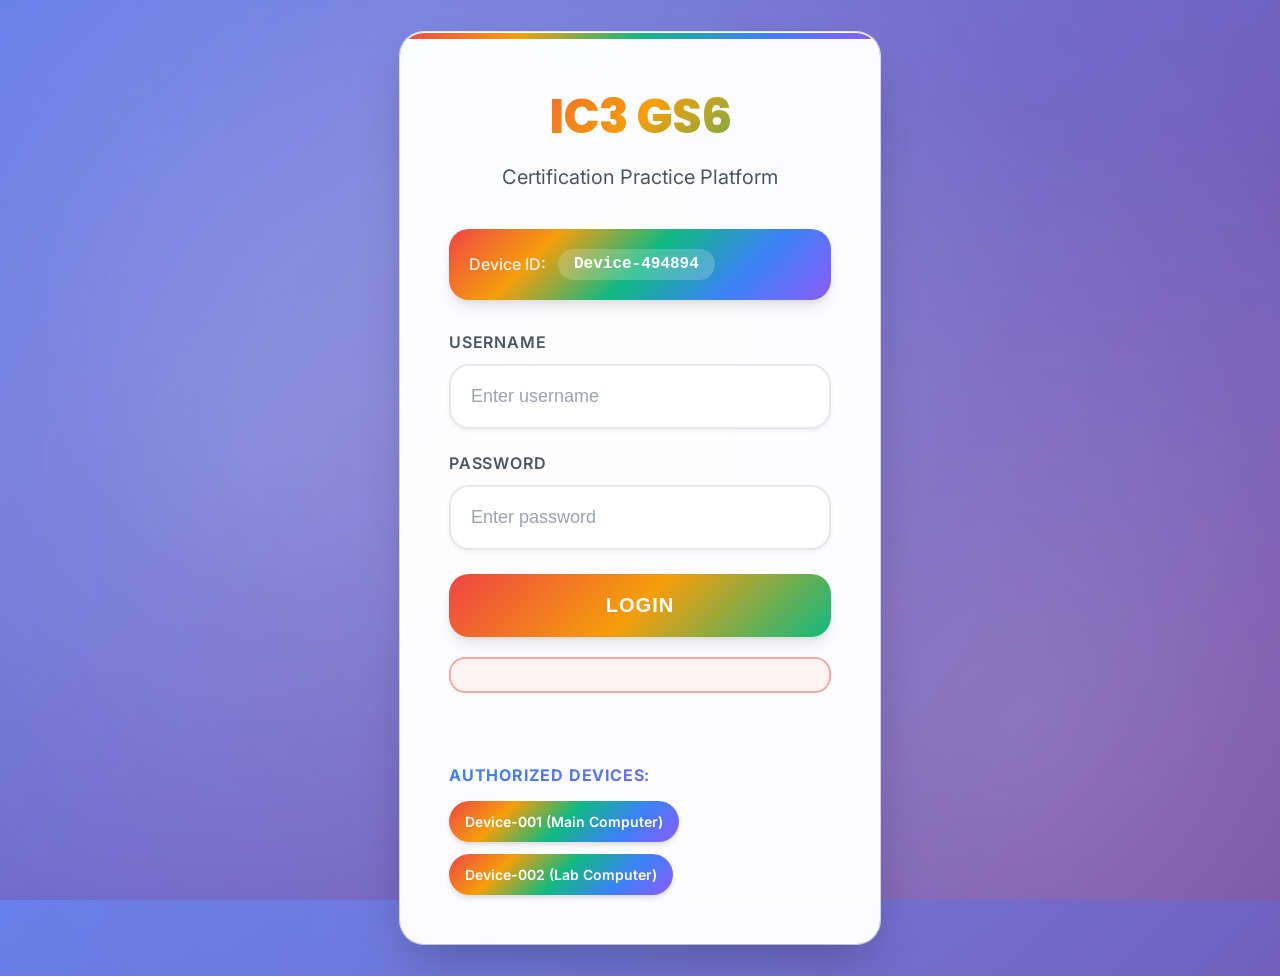
==== commit 2c04d1fb: "fds" ====
--- a/index.html
+++ b/index.html
@@ -1,241 +1,195 @@
-<!doctype html>
+<!DOCTYPE html>
 <html lang="en">
-  <head>
-    <meta charset="UTF-8" />
-    <meta name="viewport" content="width=device-width, initial-scale=1.0" />
-    <title>IC3 GS6 Level 1 Test Platform</title>
-    <link rel="stylesheet" href="styles.css" />
-    <link
-      href="https://fonts.googleapis.com/css2?family=Poppins:wght@300;400;500;600;700&display=swap"
-      rel="stylesheet"
-    />
-    <link
-      rel="stylesheet"
-      href="https://cdnjs.cloudflare.com/ajax/libs/font-awesome/6.0.0/css/all.min.css"
-    />
-  </head>
-  <body>
-    <div id="app">
-      <!-- Login Section -->
-      <div id="login-section" class="section active">
-        <div class="container">
-          <div class="login-card">
-            <div class="logo">
-              <i class="fas fa-laptop-code"></i>
-              <h1>IC3 GS6 Level 1</h1>
+<head>
+    <meta charset="UTF-8">
+    <meta name="viewport" content="width=device-width, initial-scale=1.0">
+    <title>IC3 GS6 Certification Practice Platform</title>
+    <link rel="stylesheet" href="styles.css">
+    <style>
+        /* Anti-copy styles */
+        body {
+            -webkit-user-select: none;
+            -moz-user-select: none;
+            -ms-user-select: none;
+            user-select: none;
+        }
+        .no-copy {
+            -webkit-touch-callout: none;
+            -webkit-user-select: none;
+            -khtml-user-select: none;
+            -moz-user-select: none;
+            -ms-user-select: none;
+            user-select: none;
+        }
+    </style>
+</head>
+<body class="no-copy">
+    <div class="app-container">
+        <!-- Login Screen -->
+        <div id="login-screen" class="screen active">
+            <div class="login-container">
+                <div class="login-header">
+                    <h1>IC3 GS6</h1>
+                    <p>Certification Practice Platform</p>
+                </div>
+                <div class="login-form">
+                    <div class="device-id">
+                        <span class="device-label">Device ID:</span>
+                        <span id="device-id-display"></span>
+                    </div>
+                    <div class="input-group">
+                        <label for="username">Username</label>
+                        <input type="text" id="username" placeholder="Enter username" autocomplete="off">
+                    </div>
+                    <div class="input-group">
+                        <label for="password">Password</label>
+                        <input type="password" id="password" placeholder="Enter password" autocomplete="off">
+                    </div>
+                    <button id="login-btn" class="login-btn">Login</button>
+                    <div id="login-error" class="error-message"></div>
+                </div>
+                <div class="devices-list">
+                    <h4>Authorized Devices:</h4>
+                    <ul id="authorized-devices">
+                        <li>Device-001 (Main Computer)</li>
+                        <li>Device-002 (Lab Computer)</li>
+                    </ul>
+                </div>
             </div>
-            <p class="subtitle">Test Platformasiga Xush Kelibsiz</p>
+        </div>
 
-            <div class="device-info">
-              <i class="fas fa-info-circle"></i>
-              <span id="device-id-display">Qurilma ID aniqlanmoqda...</span>
+        <!-- Level Selection Screen -->
+        <div id="level-screen" class="screen">
+            <div class="level-container">
+                <div class="user-info">
+                    <span id="logged-user"></span>
+                    <button id="logout-btn" class="logout-btn">Logout</button>
+                </div>
+                <h2>Select Your Level</h2>
+                <div class="level-cards">
+                    <div class="level-card" data-level="1">
+                        <div class="level-icon">🌱</div>
+                        <h3>Level 1</h3>
+                        <p>Basic</p>
+                        <span class="question-count">49 Questions</span>
+                        <button class="start-level" data-level="1">Start</button>
+                    </div>
+                    <div class="level-card disabled" data-level="2">
+                        <div class="level-icon">📚</div>
+                        <h3>Level 2</h3>
+                        <p>Intermediate</p>
+                        <span class="question-count">Coming Soon</span>
+                        <button class="start-level" disabled>Locked</button>
+                    </div>
+                    <div class="level-card disabled" data-level="3">
+                        <div class="level-icon">🎯</div>
+                        <h3>Level 3</h3>
+                        <p>Advanced</p>
+                        <span class="question-count">Coming Soon</span>
+                        <button class="start-level" disabled>Locked</button>
+                    </div>
+                </div>
+                <div class="progress-summary">
+                    <h4>Your Progress</h4>
+                    <div class="level-progress">
+                        <div class="progress-item">
+                            <span>Level 1:</span>
+                            <div class="progress-bar">
+                                <div class="progress-fill" id="level1-progress" style="width: 0%"></div>
+                            </div>
+                            <span id="level1-stats">0/49</span>
+                        </div>
+                    </div>
+                </div>
             </div>
+        </div>
 
-            <form id="login-form">
-              <div class="form-group">
-                <label for="username">
-                  <i class="fas fa-user"></i>
-                  Login
-                </label>
-                <input
-                  type="text"
-                  id="username"
-                  placeholder="Loginni kiriting"
-                  required
-                />
-              </div>
+        <!-- Test Screen -->
+        <div id="test-screen" class="screen">
+            <div class="test-container">
+                <!-- Header -->
+                <div class="test-header">
+                    <div class="test-info">
+                        <h2>Level <span id="current-level">1</span></h2>
+                        <div class="timer" id="timer">00:00</div>
+                    </div>
+                    <div class="stats">
+                        <div class="stat correct">✓ <span id="correct-count">0</span></div>
+                        <div class="stat incorrect">✗ <span id="incorrect-count">0</span></div>
+                        <div class="stat percent"><span id="percent">0</span>%</div>
+                    </div>
+                    <div class="progress-container">
+                        <div class="progress-bar-test" id="test-progress"></div>
+                    </div>
+                </div>
 
-              <div class="form-group">
-                <label for="password">
-                  <i class="fas fa-lock"></i>
-                  Parol
-                </label>
-                <input
-                  type="password"
-                  id="password"
-                  placeholder="Parolni kiriting"
-                  required
-                />
-              </div>
+                <!-- Question Area -->
+                <div class="question-area">
+                    <div class="question-header">
+                        <span class="question-number" id="question-number">Question 1/49</span>
+                        <span class="question-type" id="question-type">Type 1</span>
+                    </div>
+                    <div class="question-text" id="question-text"></div>
+                    
+                    <!-- Dynamic Question Content -->
+                    <div id="question-content" class="question-content"></div>
+                    
+                    <!-- Image Container (for type 5 questions) -->
+                    <div id="question-image" class="question-image hidden"></div>
+                </div>
 
-              <button type="submit" id="login-btn">
-                <i class="fas fa-sign-in-alt"></i>
-                Kirish
-              </button>
-            </form>
+                <!-- Navigation -->
+                <div class="navigation">
+                    <button id="prev-btn" class="nav-btn" disabled>⬅ Previous</button>
+                    <button id="check-btn" class="check-btn">✔ Check Answer</button>
+                    <button id="next-btn" class="nav-btn" disabled>Next ➡</button>
+                </div>
 
-            <div id="login-error" class="error-message"></div>
+                <!-- Feedback -->
+                <div id="feedback" class="feedback hidden"></div>
+            </div>
+        </div>
 
-            <div class="demo-credentials">
-              <p><i class="fas fa-info-circle"></i> Demo ma'lumotlar:</p>
-              <p>
-                Login: <strong>student</strong> | Parol: <strong>ic3gs6</strong>
-              </p>
+        <!-- Results Screen -->
+        <div id="results-screen" class="screen">
+            <div class="results-container">
+                <h2>Test Complete!</h2>
+                <div class="final-stats">
+                    <div class="final-stat-card">
+                        <div class="stat-value" id="final-correct">0</div>
+                        <div class="stat-label">Correct</div>
+                    </div>
+                    <div class="final-stat-card">
+                        <div class="stat-value" id="final-incorrect">0</div>
+                        <div class="stat-label">Incorrect</div>
+                    </div>
+                    <div class="final-stat-card">
+                        <div class="stat-value" id="final-percent">0%</div>
+                        <div class="stat-label">Score</div>
+                    </div>
+                </div>
+                <div class="certificate-status" id="certificate-status"></div>
+                <div class="mistakes-list" id="mistakes-list"></div>
+                <div class="results-actions">
+                    <button id="review-btn" class="results-btn">Review Mistakes</button>
+                    <button id="retake-btn" class="results-btn">Retake Test</button>
+                    <button id="back-to-levels-btn" class="results-btn">Back to Levels</button>
+                </div>
             </div>
-          </div>
         </div>
-      </div>
-
-      <!-- Level Selection Section -->
-      <div id="level-section" class="section">
-        <div class="container">
-          <div class="header">
-            <h1><i class="fas fa-layer-group"></i> Test Levelini Tanlang</h1>
-            <button id="logout-btn" class="logout-btn">
-              <i class="fas fa-sign-out-alt"></i>
-              Chiqish
-            </button>
-          </div>
-
-          <div class="level-grid">
-            <div class="level-card" data-level="1">
-              <div class="level-icon level-1">
-                <i class="fas fa-shield-alt"></i>
-              </div>
-              <h2>Level 1</h2>
-              <p>Asosiy tushunchalar va xavfsizlik</p>
-              <ul class="level-features">
-                <li><i class="fas fa-check"></i> 20 ta savol</li>
-                <li><i class="fas fa-check"></i> Internet xavfsizligi</li>
-                <li><i class="fas fa-check"></i> Shaxsiy ma'lumotlar</li>
-              </ul>
-              <button class="start-level-btn" data-level="1">
-                <i class="fas fa-play"></i>
-                Boshlash
-              </button>
-            </div>
-
-            <div class="level-card" data-level="2">
-              <div class="level-icon level-2">
-                <i class="fas fa-print"></i>
-              </div>
-              <h2>Level 2</h2>
-              <p>Ilovalar va printerlar</p>
-              <ul class="level-features">
-                <li><i class="fas fa-check"></i> 15 ta savol</li>
-                <li><i class="fas fa-check"></i> Printer sozlamalari</li>
-                <li><i class="fas fa-check"></i> Ilova boshqaruvi</li>
-              </ul>
-              <button class="start-level-btn" data-level="2">
-                <i class="fas fa-play"></i>
-                Boshlash
-              </button>
-            </div>
-
-            <div class="level-card" data-level="3">
-              <div class="level-icon level-3">
-                <i class="fas fa-cloud"></i>
-              </div>
-              <h2>Level 3</h2>
-              <p>Bulutli texnologiyalar</p>
-              <ul class="level-features">
-                <li><i class="fas fa-check"></i> 18 ta savol</li>
-                <li><i class="fas fa-check"></i> Cloud xizmatlar</li>
-                <li><i class="fas fa-check"></i> Ma'lumotlarni zaxiralash</li>
-              </ul>
-              <button class="start-level-btn" data-level="3">
-                <i class="fas fa-play"></i>
-                Boshlash
-              </button>
-            </div>
-          </div>
-        </div>
-      </div>
-
-      <!-- Test Section -->
-      <div id="test-section" class="section">
-        <div class="container">
-          <div class="test-header">
-            <div class="level-indicator">
-              <h2 id="current-level-title">
-                Level <span id="level-number">1</span>
-              </h2>
-              <span id="question-category" class="question-category"></span>
-              <div class="progress-bar">
-                <div id="progress-fill" class="progress-fill"></div>
-              </div>
-              <span id="question-counter">1/20</span>
-            </div>
-            <!-- <div class="level-indicator">
-              <h2 id="current-level-title">
-                Level <span id="level-number">1</span>
-              </h2>
-              <div class="progress-bar">
-                <div id="progress-fill" class="progress-fill"></div>
-              </div>
-              
-            </div> -->
-            <button id="back-to-levels" class="back-btn">
-              <i class="fas fa-arrow-left"></i>
-              Levellarga qaytish
-            </button>
-          </div>
-
-          <div class="question-card">
-            <div id="question-type-icon" class="question-type">
-              <i class="fas fa-question-circle"></i>
-            </div>
-            <p id="question-text" class="question-text">Savol yuklanmoqda...</p>
-
-            <!-- Image container for image questions -->
-            <div
-              id="question-image"
-              class="question-image"
-              style="display: none"
-            >
-              <img src="" alt="Question image" />
-            </div>
-
-            <!-- Options container -->
-            <div id="options-container" class="options-container">
-              <!-- Options will be dynamically inserted here -->
-            </div>
-
-            <!-- Matching container -->
-            <div
-              id="matching-container"
-              class="matching-container"
-              style="display: none"
-            >
-              <div class="matching-column left-column"></div>
-              <div class="matching-column right-column"></div>
-            </div>
-
-            <!-- Ordering container -->
-            <div
-              id="ordering-container"
-              class="ordering-container"
-              style="display: none"
-            ></div>
-
-            <!-- Fill blank container -->
-            <div
-              id="fillblank-container"
-              class="fillblank-container"
-              style="display: none"
-            ></div>
-
-            <!-- <div id="feedback-message" class="feedback-message"></div> -->
-
-            <div class="navigation-buttons">
-              <button id="prev-btn" class="nav-btn" disabled>
-                <i class="fas fa-arrow-left"></i>
-                Oldingi
-              </button>
-              <button id="check-btn" class="check-btn" disabled>
-                <i class="fas fa-check"></i>
-                Javobni tekshirish
-              </button>
-              <button id="next-btn" class="nav-btn" disabled>
-                Keyingi
-                <i class="fas fa-arrow-right"></i>
-              </button>
-            </div>
-          </div>
-        </div>
-      </div>
     </div>
 
+    <!-- Warning Modal for DevTools -->
+    <div id="devtools-warning" class="modal hidden">
+        <div class="modal-content">
+            <h3>⚠️ Warning</h3>
+            <p>Developer tools are not allowed during the test. Please close them to continue.</p>
+            <button id="close-warning">OK</button>
+        </div>
+    </div>
+
+    <script src="questions.js"></script>
+    <script src="Test.js"></script>
     <script src="script.js"></script>
-  </body>
-</html>
+</body>
+</html>
--- a/styles.css
+++ b/styles.css
@@ -1,681 +1,1830 @@
+/* ==================== GOOGLE FONTS ==================== */
+@import url('https://fonts.googleapis.com/css2?family=Inter:wght@300;400;500;600;700;800&family=Poppins:wght@400;500;600;700;800&display=swap');
+
+/* ==================== CSS VARIABLES - Bright & Vibrant ==================== */
+:root {
+    /* Bright & Vibrant Color Palette */
+    --primary-50: #EFF6FF;
+    --primary-100: #DBEAFE;
+    --primary-200: #BFDBFE;
+    --primary-300: #93C5FD;
+    --primary-400: #60A5FA;
+    --primary-500: #3B82F6;
+    --primary-600: #2563EB;
+    --primary-700: #1D4ED8;
+    --primary-800: #1E3A8A;
+    --primary-900: #1E3A8A;
+    
+    --success-50: #F0FDF4;
+    --success-100: #DCFCE7;
+    --success-200: #BBF7D0;
+    --success-300: #86EFAC;
+    --success-400: #4ADE80;
+    --success-500: #22C55E;
+    --success-600: #16A34A;
+    --success-700: #15803D;
+    --success-800: #166534;
+    --success-900: #14532D;
+    
+    --danger-50: #FEF2F2;
+    --danger-100: #FEE2E2;
+    --danger-200: #FECACA;
+    --danger-300: #FCA5A5;
+    --danger-400: #F87171;
+    --danger-500: #EF4444;
+    --danger-600: #DC2626;
+    --danger-700: #B91C1C;
+    --danger-800: #991B1B;
+    --danger-900: #7F1D1D;
+    
+    --warning-50: #FFFBEB;
+    --warning-100: #FEF3C7;
+    --warning-200: #FDE68A;
+    --warning-300: #FCD34D;
+    --warning-400: #FBBF24;
+    --warning-500: #F59E0B;
+    --warning-600: #D97706;
+    --warning-700: #B45309;
+    --warning-800: #92400E;
+    --warning-900: #78350F;
+    
+    --info-50: #EFF6FF;
+    --info-100: #DBEAFE;
+    --info-200: #BFDBFE;
+    --info-300: #93C5FD;
+    --info-400: #60A5FA;
+    --info-500: #3B82F6;
+    --info-600: #2563EB;
+    --info-700: #1D4ED8;
+    --info-800: #1E3A8A;
+    --info-900: #1E3A8A;
+    
+    /* Neutral Colors - Bright & Clean */
+    --white: #FFFFFF;
+    --gray-50: #F9FAFB;
+    --gray-100: #F3F4F6;
+    --gray-200: #E5E7EB;
+    --gray-300: #D1D5DB;
+    --gray-400: #9CA3AF;
+    --gray-500: #6B7280;
+    --gray-600: #4B5563;
+    --gray-700: #374151;
+    --gray-800: #1F2937;
+    --gray-900: #111827;
+    --black: #000000;
+    
+    /* Semantic Colors */
+    --bg-primary: var(--white);
+    --bg-secondary: var(--gray-50);
+    --bg-tertiary: var(--gray-100);
+    --bg-accent: var(--primary-50);
+    
+    --text-primary: var(--gray-900);
+    --text-secondary: var(--gray-600);
+    --text-tertiary: var(--gray-400);
+    --text-inverse: var(--white);
+    --text-accent: var(--primary-600);
+    
+    --border-light: var(--gray-200);
+    --border-medium: var(--gray-300);
+    --border-accent: var(--primary-300);
+    
+    /* Gradients - Bright & Vibrant */
+    --gradient-primary: linear-gradient(135deg, #3B82F6 0%, #8B5CF6 100%);
+    --gradient-success: linear-gradient(135deg, #22C55E 0%, #10B981 100%);
+    --gradient-danger: linear-gradient(135deg, #EF4444 0%, #F97316 100%);
+    --gradient-warning: linear-gradient(135deg, #F59E0B 0%, #FBBF24 100%);
+    --gradient-info: linear-gradient(135deg, #3B82F6 0%, #06B6D4 100%);
+    --gradient-rainbow: linear-gradient(135deg, #EF4444 0%, #F59E0B 25%, #10B981 50%, #3B82F6 75%, #8B5CF6 100%);
+    
+    /* Shadows - Soft & Elevated */
+    --shadow-sm: 0 2px 4px rgba(0, 0, 0, 0.05);
+    --shadow-md: 0 4px 6px -1px rgba(0, 0, 0, 0.1), 0 2px 4px -1px rgba(0, 0, 0, 0.06);
+    --shadow-lg: 0 10px 15px -3px rgba(0, 0, 0, 0.1), 0 4px 6px -2px rgba(0, 0, 0, 0.05);
+    --shadow-xl: 0 20px 25px -5px rgba(0, 0, 0, 0.1), 0 10px 10px -5px rgba(0, 0, 0, 0.04);
+    --shadow-2xl: 0 25px 50px -12px rgba(0, 0, 0, 0.25);
+    --shadow-inner: inset 0 2px 4px rgba(0, 0, 0, 0.05);
+    --shadow-colored: 0 10px 15px -3px rgba(59, 130, 246, 0.2), 0 4px 6px -2px rgba(59, 130, 246, 0.1);
+    
+    /* Spacing - Responsive */
+    --space-1: clamp(0.25rem, 0.5vw, 0.5rem);
+    --space-2: clamp(0.5rem, 1vw, 0.75rem);
+    --space-3: clamp(0.75rem, 1.5vw, 1rem);
+    --space-4: clamp(1rem, 2vw, 1.25rem);
+    --space-5: clamp(1.25rem, 2.5vw, 1.5rem);
+    --space-6: clamp(1.5rem, 3vw, 2rem);
+    --space-8: clamp(2rem, 4vw, 2.5rem);
+    --space-10: clamp(2.5rem, 5vw, 3rem);
+    --space-12: clamp(3rem, 6vw, 4rem);
+    --space-16: clamp(4rem, 8vw, 5rem);
+    
+    /* Typography - Responsive */
+    --font-primary: 'Inter', -apple-system, BlinkMacSystemFont, sans-serif;
+    --font-display: 'Poppins', 'Inter', sans-serif;
+    
+    --text-xs: clamp(0.75rem, 1.5vw, 0.875rem);
+    --text-sm: clamp(0.875rem, 1.8vw, 1rem);
+    --text-base: clamp(1rem, 2vw, 1.125rem);
+    --text-lg: clamp(1.125rem, 2.5vw, 1.25rem);
+    --text-xl: clamp(1.25rem, 3vw, 1.5rem);
+    --text-2xl: clamp(1.5rem, 4vw, 1.875rem);
+    --text-3xl: clamp(1.875rem, 5vw, 2.25rem);
+    --text-4xl: clamp(2.25rem, 6vw, 3rem);
+    
+    /* Border Radius */
+    --radius-sm: 0.5rem;
+    --radius-md: 0.75rem;
+    --radius-lg: 1rem;
+    --radius-xl: 1.25rem;
+    --radius-2xl: 1.5rem;
+    --radius-full: 9999px;
+    
+    /* Transitions */
+    --transition-fast: 150ms cubic-bezier(0.4, 0, 0.2, 1);
+    --transition-base: 250ms cubic-bezier(0.4, 0, 0.2, 1);
+    --transition-slow: 350ms cubic-bezier(0.4, 0, 0.2, 1);
+    --transition-bounce: 500ms cubic-bezier(0.34, 1.56, 0.64, 1);
+    
+    /* Container Widths */
+    --container-sm: 640px;
+    --container-md: 768px;
+    --container-lg: 1024px;
+    --container-xl: 1280px;
+    --container-2xl: 1536px;
+}
+
+/* ==================== DARK MODE - Optional (commented out for bright theme) ==================== */
+/* Dark mode is disabled for bright theme */
+
+/* ==================== RESET & BASE STYLES ==================== */
 * {
     margin: 0;
     padding: 0;
     box-sizing: border-box;
 }
 
-:root {
-    --primary-color: #4a90e2;
-    --secondary-color: #f39c12;
-    --success-color: #27ae60;
-    --danger-color: #e74c3c;
-    --warning-color: #f1c40f;
-    --dark-color: #2c3e50;
-    --light-color: #ecf0f1;
-    --text-color: #333;
-    --border-radius: 12px;
-    --box-shadow: 0 8px 20px rgba(0,0,0,0.1);
-    --transition: all 0.3s ease;
+html {
+    font-size: 16px;
+    -webkit-font-smoothing: antialiased;
+    -moz-osx-font-smoothing: grayscale;
+    height: 100%;
 }
 
 body {
-    font-family: 'Poppins', sans-serif;
+    font-family: var(--font-primary);
     background: linear-gradient(135deg, #667eea 0%, #764ba2 100%);
     min-height: 100vh;
-    color: var(--text-color);
-}
-
-#app {
+    display: flex;
+    justify-content: center;
+    align-items: center;
+    padding: var(--space-4);
     position: relative;
-}
-
-.section {
+    overflow-x: hidden;
+}
+
+/* Animated Background */
+body::before {
+    content: '';
+    position: fixed;
+    top: 0;
+    left: 0;
+    right: 0;
+    bottom: 0;
+    background: 
+        radial-gradient(circle at 20% 50%, rgba(255, 255, 255, 0.15) 0%, transparent 50%),
+        radial-gradient(circle at 80% 80%, rgba(255, 255, 255, 0.15) 0%, transparent 50%),
+        radial-gradient(circle at 40% 20%, rgba(255, 255, 255, 0.1) 0%, transparent 50%);
+    pointer-events: none;
+    z-index: 0;
+}
+
+body::after {
+    content: '';
+    position: fixed;
+    top: -50%;
+    right: -50%;
+    width: 200%;
+    height: 200%;
+    background: radial-gradient(circle, rgba(255, 255, 255, 0.1) 0%, transparent 60%);
+    animation: rotate 60s linear infinite;
+    pointer-events: none;
+    z-index: 0;
+}
+
+@keyframes rotate {
+    from {
+        transform: rotate(0deg);
+    }
+    to {
+        transform: rotate(360deg);
+    }
+}
+
+/* ==================== SCREENS CONTAINER ==================== */
+.app-container {
+    width: 100%;
+    max-width: var(--container-2xl);
+    margin: 0 auto;
+    position: relative;
+    z-index: 10;
+    padding: var(--space-2);
+}
+
+.screen {
     display: none;
-    min-height: 100vh;
-    padding: 20px;
-}
-
-.section.active {
+    animation: fadeIn 0.5s var(--transition-base);
+}
+
+.screen.active {
     display: block;
 }
 
-.container {
-    max-width: 1200px;
-    margin: 0 auto;
-    padding: 20px;
-}
-
-/* Login Section */
-.login-card {
-    background: white;
-    border-radius: var(--border-radius);
-    padding: 40px;
-    max-width: 450px;
-    margin: 50px auto;
-    box-shadow: var(--box-shadow);
-    animation: slideIn 0.5s ease;
-}
-
-@keyframes slideIn {
-    from {
-        transform: translateY(-50px);
-        opacity: 0;
-    }
-    to {
-        transform: translateY(0);
-        opacity: 1;
-    }
-}
-
-.logo {
-    text-align: center;
-    margin-bottom: 20px;
-}
-
-.logo i {
-    font-size: 60px;
-    color: var(--primary-color);
-}
-
-.logo h1 {
-    font-size: 24px;
-    margin-top: 10px;
-    color: var(--dark-color);
-}
-
-.subtitle {
-    text-align: center;
-    color: #666;
-    margin-bottom: 30px;
-}
-
-.device-info {
-    background: var(--light-color);
-    padding: 12px;
-    border-radius: 8px;
-    margin-bottom: 20px;
-    display: flex;
-    align-items: center;
-    gap: 10px;
-    font-size: 14px;
-}
-
-.device-info i {
-    color: var(--primary-color);
-}
-
-#device-id-display {
-    word-break: break-all;
-    font-family: monospace;
-}
-
-.form-group {
-    margin-bottom: 20px;
-}
-
-.form-group label {
-    display: block;
-    margin-bottom: 8px;
-    font-weight: 500;
-}
-
-.form-group label i {
-    margin-right: 8px;
-    color: var(--primary-color);
-}
-
-.form-group input {
-    width: 100%;
-    padding: 12px 15px;
-    border: 2px solid #ddd;
-    border-radius: 8px;
-    font-size: 16px;
-    transition: var(--transition);
-}
-
-.form-group input:focus {
-    border-color: var(--primary-color);
-    outline: none;
-}
-
-#login-btn {
-    width: 100%;
-    padding: 14px;
-    background: var(--primary-color);
-    color: white;
-    border: none;
-    border-radius: 8px;
-    font-size: 16px;
-    font-weight: 600;
-    cursor: pointer;
-    transition: var(--transition);
-}
-
-#login-btn:hover {
-    background: #357abd;
-    transform: translateY(-2px);
-}
-
-.error-message {
-    color: var(--danger-color);
-    text-align: center;
-    margin-top: 15px;
-    font-size: 14px;
-    min-height: 20px;
-}
-
-.demo-credentials {
-    margin-top: 25px;
-    padding: 15px;
-    background: var(--light-color);
-    border-radius: 8px;
-    font-size: 14px;
-}
-
-.demo-credentials p {
-    margin: 5px 0;
-}
-
-/* Level Selection */
-.header {
-    display: flex;
-    justify-content: space-between;
-    align-items: center;
-    margin-bottom: 40px;
-    color: white;
-}
-
-.header h1 i {
-    margin-right: 10px;
-}
-
-.logout-btn {
-    padding: 10px 20px;
-    background: rgba(255,255,255,0.2);
-    color: white;
-    border: 2px solid white;
-    border-radius: 8px;
-    cursor: pointer;
-    font-size: 16px;
-    transition: var(--transition);
-}
-
-.logout-btn:hover {
-    background: white;
-    color: var(--primary-color);
-}
-
-.level-grid {
-    display: grid;
-    grid-template-columns: repeat(auto-fit, minmax(300px, 1fr));
-    gap: 30px;
-    margin-top: 20px;
-}
-
-.level-card {
-    background: white;
-    border-radius: var(--border-radius);
-    padding: 30px;
-    text-align: center;
-    box-shadow: var(--box-shadow);
-    transition: var(--transition);
-}
-
-.level-card:hover {
-    transform: translateY(-10px);
-}
-
-.level-icon {
-    width: 80px;
-    height: 80px;
-    border-radius: 50%;
-    display: flex;
-    align-items: center;
-    justify-content: center;
-    margin: 0 auto 20px;
-}
-
-.level-icon i {
-    font-size: 40px;
-    color: white;
-}
-
-.level-1 { background: var(--primary-color); }
-.level-2 { background: var(--success-color); }
-.level-3 { background: var(--warning-color); }
-
-.level-card h2 {
-    margin-bottom: 15px;
-    color: var(--dark-color);
-}
-
-.level-features {
-    list-style: none;
-    margin: 20px 0;
-    text-align: left;
-}
-
-.level-features li {
-    margin: 10px 0;
-    color: #666;
-}
-
-.level-features li i {
-    color: var(--success-color);
-    margin-right: 10px;
-}
-
-.start-level-btn {
-    padding: 12px 30px;
-    background: var(--primary-color);
-    color: white;
-    border: none;
-    border-radius: 25px;
-    font-size: 16px;
-    font-weight: 600;
-    cursor: pointer;
-    transition: var(--transition);
-    width: 100%;
-}
-
-.start-level-btn:hover {
-    background: #357abd;
-    transform: scale(1.05);
-}
-
-/* Test Section */
-.test-header {
-    background: white;
-    padding: 20px;
-    border-radius: var(--border-radius);
-    margin-bottom: 20px;
-    display: flex;
-    justify-content: space-between;
-    align-items: center;
-    flex-wrap: wrap;
-    gap: 15px;
-}
-
-.level-indicator {
-    display: flex;
-    align-items: center;
-    gap: 20px;
-    flex-wrap: wrap;
-}
-
-.progress-bar {
-    width: 200px;
-    height: 10px;
-    background: #ddd;
-    border-radius: 5px;
-    overflow: hidden;
-}
-
-.progress-fill {
-    height: 100%;
-    background: var(--success-color);
-    transition: width 0.3s ease;
-}
-
-#question-counter {
-    font-weight: 600;
-    color: var(--dark-color);
-}
-
-.back-btn {
-    padding: 8px 15px;
-    background: var(--light-color);
-    border: none;
-    border-radius: 6px;
-    cursor: pointer;
-    transition: var(--transition);
-}
-
-.back-btn:hover {
-    background: #ddd;
-}
-
-.question-card {
-    background: white;
-    border-radius: var(--border-radius);
-    padding: 30px;
-    box-shadow: var(--box-shadow);
-}
-
-.question-type {
-    text-align: center;
-    margin-bottom: 20px;
-}
-
-.question-type i {
-    font-size: 40px;
-    color: var(--primary-color);
-}
-
-.question-text {
-    font-size: 18px;
-    font-weight: 500;
-    margin-bottom: 30px;
-    line-height: 1.6;
-}
-
-.question-image {
-    margin: 20px 0;
-    text-align: center;
-}
-
-.question-image img {
-    max-width: 100%;
-    max-height: 300px;
-    border-radius: 8px;
-    box-shadow: var(--box-shadow);
-}
-
-.options-container {
-    display: flex;
-    flex-direction: column;
-    gap: 15px;
-    margin-bottom: 30px;
-}
-
-.option-item {
-    display: flex;
-    align-items: center;
-    padding: 15px;
-    border: 2px solid #ddd;
-    border-radius: 8px;
-    cursor: pointer;
-    transition: var(--transition);
-}
-
-.option-item:hover {
-    border-color: var(--primary-color);
-    background: #f8f9fa;
-}
-
-.option-item.selected {
-    border-color: var(--primary-color);
-    background: #e3f2fd;
-}
-
-.option-item.correct {
-    border-color: var(--success-color);
-    background: #d4edda;
-}
-
-.option-item.incorrect {
-    border-color: var(--danger-color);
-    background: #f8d7da;
-}
-
-.option-item input[type="radio"],
-.option-item input[type="checkbox"] {
-    margin-right: 15px;
-    transform: scale(1.2);
-}
-
-.option-text {
-    flex: 1;
-    font-size: 16px;
-}
-
-/* Matching Container */
-.matching-container {
-    display: grid;
-    grid-template-columns: 1fr 1fr;
-    gap: 30px;
-    margin-bottom: 30px;
-}
-
-.matching-column {
-    display: flex;
-    flex-direction: column;
-    gap: 15px;
-}
-
-.matching-item {
-    padding: 15px;
-    background: #f8f9fa;
-    border: 2px solid #ddd;
-    border-radius: 8px;
-    cursor: pointer;
-    transition: var(--transition);
-}
-
-.matching-item:hover {
-    border-color: var(--primary-color);
-    background: #e3f2fd;
-}
-
-.matching-item.selected {
-    border-color: var(--primary-color);
-    background: #e3f2fd;
-}
-
-.matching-item.matched {
-    border-color: var(--success-color);
-    background: #d4edda;
-    cursor: default;
-}
-
-/* Ordering Container */
-.ordering-container {
-    display: flex;
-    flex-direction: column;
-    gap: 10px;
-    margin-bottom: 30px;
-}
-
-.order-item {
-    padding: 15px;
-    background: #f8f9fa;
-    border: 2px solid #ddd;
-    border-radius: 8px;
-    cursor: move;
-    display: flex;
-    align-items: center;
-    gap: 15px;
-}
-
-.order-item:hover {
-    border-color: var(--primary-color);
-}
-
-.order-number {
-    width: 30px;
-    height: 30px;
-    background: var(--primary-color);
-    color: white;
-    border-radius: 50%;
-    display: flex;
-    align-items: center;
-    justify-content: center;
-    font-weight: bold;
-}
-
-/* Fill Blank Container */
-.fillblank-container {
-    margin-bottom: 30px;
-}
-
-.fillblank-input {
-    width: 100%;
-    padding: 15px;
-    border: 2px solid #ddd;
-    border-radius: 8px;
-    font-size: 16px;
-    transition: var(--transition);
-}
-
-.fillblank-input:focus {
-    border-color: var(--primary-color);
-    outline: none;
-}
-
-.fillblank-input.correct {
-    border-color: var(--success-color);
-    background: #d4edda;
-}
-
-.fillblank-input.incorrect {
-    border-color: var(--danger-color);
-    background: #f8d7da;
-}
-
-/* Feedback Message */
-.feedback-message {
-    padding: 15px;
-    border-radius: 8px;
-    margin: 20px 0;
-    text-align: center;
-    font-weight: 500;
-}
-
-.feedback-message.correct {
-    background: #d4edda;
-    color: #155724;
-    border: 1px solid #c3e6cb;
-}
-
-.feedback-message.incorrect {
-    background: #f8d7da;
-    color: #721c24;
-    border: 1px solid #f5c6cb;
-}
-
-/* Navigation Buttons */
-.navigation-buttons {
-    display: flex;
-    justify-content: space-between;
-    gap: 15px;
-    margin-top: 30px;
-}
-
-.nav-btn {
-    padding: 12px 25px;
-    border: none;
-    border-radius: 8px;
-    font-size: 16px;
-    font-weight: 500;
-    cursor: pointer;
-    transition: var(--transition);
-    display: flex;
-    align-items: center;
-    gap: 8px;
-}
-
-.nav-btn:not(:disabled) {
-    background: var(--primary-color);
-    color: white;
-}
-
-.nav-btn:not(:disabled):hover {
-    background: #357abd;
-    transform: translateY(-2px);
-}
-
-.nav-btn:disabled {
-    background: #ccc;
-    cursor: not-allowed;
-    opacity: 0.6;
-}
-
-.check-btn {
-    padding: 12px 30px;
-    background: var(--success-color);
-    color: white;
-    border: none;
-    border-radius: 8px;
-    font-size: 16px;
-    font-weight: 600;
-    cursor: pointer;
-    transition: var(--transition);
-    display: flex;
-    align-items: center;
-    gap: 8px;
-}
-
-.check-btn:hover:not(:disabled) {
-    background: #219a52;
-    transform: scale(1.05);
-}
-
-.check-btn:disabled {
-    background: #ccc;
-    cursor: not-allowed;
-    opacity: 0.6;
-}
-
-/* Responsive Design */
-@media (max-width: 768px) {
-    .container {
-        padding: 10px;
-    }
-    
-    .login-card {
-        padding: 20px;
-        margin: 20px auto;
-    }
-    
-    .level-grid {
-        grid-template-columns: 1fr;
-    }
-    
-    .test-header {
-        flex-direction: column;
-        align-items: flex-start;
-    }
-    
-    .level-indicator {
-        width: 100%;
-        flex-direction: column;
-        align-items: flex-start;
-    }
-    
-    .progress-bar {
-        width: 100%;
-    }
-    
-    .navigation-buttons {
-        flex-direction: column;
-    }
-    
-    .nav-btn, .check-btn {
-        width: 100%;
-        justify-content: center;
-    }
-    
-    .matching-container {
-        grid-template-columns: 1fr;
-    }
-}
-
-/* Animations */
 @keyframes fadeIn {
     from {
         opacity: 0;
+        transform: translateY(20px);
     }
     to {
         opacity: 1;
-    }
-}
-
-.fade-in {
+        transform: translateY(0);
+    }
+}
+
+/* ==================== MODERN CARD DESIGN ==================== */
+.modern-card {
+    background: rgba(255, 255, 255, 0.95);
+    backdrop-filter: blur(10px);
+    border-radius: var(--radius-2xl);
+    box-shadow: var(--shadow-2xl), 0 0 0 1px rgba(255, 255, 255, 0.5);
+    border: 1px solid rgba(255, 255, 255, 0.8);
+    transition: all var(--transition-base);
+}
+
+.modern-card:hover {
+    transform: translateY(-4px);
+    box-shadow: var(--shadow-2xl), 0 0 0 2px rgba(255, 255, 255, 0.9);
+}
+
+/* ==================== LOGIN SCREEN ==================== */
+#login-screen .login-container {
+    background: rgba(255, 255, 255, 0.98);
+    border-radius: var(--radius-2xl);
+    padding: var(--space-10);
+    box-shadow: var(--shadow-2xl), 0 0 0 1px rgba(255, 255, 255, 0.8);
+    max-width: 480px;
+    margin: 0 auto;
+    position: relative;
+    overflow: hidden;
+    border: 1px solid rgba(255, 255, 255, 0.9);
+    animation: floatIn 0.6s var(--transition-bounce);
+}
+
+@keyframes floatIn {
+    0% {
+        opacity: 0;
+        transform: scale(0.9) translateY(20px);
+    }
+    100% {
+        opacity: 1;
+        transform: scale(1) translateY(0);
+    }
+}
+
+#login-screen .login-container::before {
+    content: '';
+    position: absolute;
+    top: 0;
+    left: 0;
+    right: 0;
+    height: 6px;
+    background: var(--gradient-rainbow);
+}
+
+.login-header {
+    text-align: center;
+    margin-bottom: var(--space-8);
+}
+
+.login-header h1 {
+    font-family: var(--font-display);
+    font-size: var(--text-4xl);
+    font-weight: 800;
+    background: var(--gradient-rainbow);
+    -webkit-background-clip: text;
+    -webkit-text-fill-color: transparent;
+    margin-bottom: var(--space-2);
+    letter-spacing: -0.02em;
+    animation: gradientShift 3s ease infinite;
+    background-size: 200% 200%;
+}
+
+@keyframes gradientShift {
+    0%, 100% {
+        background-position: 0% 50%;
+    }
+    50% {
+        background-position: 100% 50%;
+    }
+}
+
+.login-header p {
+    color: var(--text-secondary);
+    font-size: var(--text-lg);
+    font-weight: 400;
+}
+
+.device-id {
+    background: var(--gradient-rainbow);
+    padding: var(--space-4);
+    border-radius: var(--radius-xl);
+    margin-bottom: var(--space-6);
+    display: flex;
+    align-items: center;
+    gap: var(--space-2);
+    color: white;
+    box-shadow: var(--shadow-lg);
+    animation: pulse 2s infinite;
+}
+
+@keyframes pulse {
+    0%, 100% {
+        transform: scale(1);
+    }
+    50% {
+        transform: scale(1.02);
+    }
+}
+
+.device-label {
+    font-weight: 500;
+    font-size: var(--text-sm);
+    opacity: 0.9;
+}
+
+#device-id-display {
+    font-weight: 700;
+    font-family: monospace;
+    background: rgba(255, 255, 255, 0.2);
+    padding: var(--space-1) var(--space-3);
+    border-radius: var(--radius-full);
+    font-size: var(--text-sm);
+    backdrop-filter: blur(4px);
+}
+
+.input-group {
+    margin-bottom: var(--space-5);
+}
+
+.input-group label {
+    display: block;
+    margin-bottom: var(--space-2);
+    color: var(--text-secondary);
+    font-weight: 600;
+    font-size: var(--text-sm);
+    text-transform: uppercase;
+    letter-spacing: 0.05em;
+}
+
+.input-group input {
+    width: 100%;
+    padding: var(--space-4);
+    border: 2px solid var(--border-light);
+    border-radius: var(--radius-xl);
+    font-size: var(--text-base);
+    transition: all var(--transition-base);
+    background: var(--white);
+    color: var(--text-primary);
+    box-shadow: var(--shadow-sm);
+}
+
+.input-group input:focus {
+    outline: none;
+    border-color: var(--primary-500);
+    box-shadow: 0 0 0 4px var(--primary-200);
+    transform: translateY(-2px);
+}
+
+.input-group input::placeholder {
+    color: var(--text-tertiary);
+}
+
+.login-btn {
+    width: 100%;
+    padding: var(--space-4);
+    background: var(--gradient-rainbow);
+    color: white;
+    border: none;
+    border-radius: var(--radius-xl);
+    font-size: var(--text-lg);
+    font-weight: 700;
+    cursor: pointer;
+    transition: all var(--transition-bounce);
+    position: relative;
+    overflow: hidden;
+    box-shadow: var(--shadow-lg);
+    text-transform: uppercase;
+    letter-spacing: 1px;
+    background-size: 200% 200%;
+    animation: gradientShift 3s ease infinite;
+}
+
+.login-btn::before {
+    content: '';
+    position: absolute;
+    top: 0;
+    left: -100%;
+    width: 100%;
+    height: 100%;
+    background: linear-gradient(90deg, transparent, rgba(255, 255, 255, 0.3), transparent);
+    transition: left 0.6s;
+}
+
+.login-btn:hover::before {
+    left: 100%;
+}
+
+.login-btn:hover {
+    transform: translateY(-4px) scale(1.02);
+    box-shadow: var(--shadow-2xl);
+}
+
+.login-btn:active {
+    transform: translateY(0) scale(0.98);
+}
+
+.error-message {
+    color: var(--danger-600);
+    margin-top: var(--space-4);
+    text-align: center;
+    font-size: var(--text-sm);
+    font-weight: 600;
+    padding: var(--space-3);
+    background: var(--danger-50);
+    border-radius: var(--radius-lg);
+    border: 2px solid var(--danger-300);
+    animation: shake 0.5s;
+}
+
+@keyframes shake {
+    0%, 100% { transform: translateX(0); }
+    25% { transform: translateX(-10px); }
+    75% { transform: translateX(10px); }
+}
+
+.devices-list {
+    margin-top: var(--space-8);
+    padding-top: var(--space-6);
+    border-top: 2px dashed var(--gradient-rainbow);
+}
+
+.devices-list h4 {
+    color: var(--text-secondary);
+    margin-bottom: var(--space-3);
+    font-size: var(--text-sm);
+    font-weight: 700;
+    text-transform: uppercase;
+    letter-spacing: 0.05em;
+    background: var(--gradient-primary);
+    -webkit-background-clip: text;
+    -webkit-text-fill-color: transparent;
+}
+
+.devices-list ul {
+    list-style: none;
+    display: flex;
+    flex-wrap: wrap;
+    gap: var(--space-2);
+}
+
+.devices-list li {
+    color: var(--text-primary);
+    font-size: var(--text-xs);
+    background: var(--gradient-rainbow);
+    padding: var(--space-2) var(--space-3);
+    border-radius: var(--radius-full);
+    color: white;
+    font-weight: 600;
+    box-shadow: var(--shadow-md);
+    animation: float 3s ease-in-out infinite;
+    animation-delay: calc(var(--i, 0) * 0.2s);
+}
+
+/* ==================== LEVEL SELECTION SCREEN ==================== */
+.level-container {
+    background: rgba(255, 255, 255, 0.98);
+    border-radius: var(--radius-2xl);
+    padding: var(--space-10);
+    box-shadow: var(--shadow-2xl), 0 0 0 1px rgba(255, 255, 255, 0.8);
+    border: 1px solid rgba(255, 255, 255, 0.9);
+}
+
+.user-info {
+    display: flex;
+    justify-content: space-between;
+    align-items: center;
+    margin-bottom: var(--space-8);
+    padding-bottom: var(--space-6);
+    border-bottom: 2px solid var(--gradient-rainbow);
+}
+
+#logged-user {
+    font-weight: 700;
+    background: var(--gradient-rainbow);
+    -webkit-background-clip: text;
+    -webkit-text-fill-color: transparent;
+    padding: var(--space-2) var(--space-4);
+    border-radius: var(--radius-full);
+    font-size: var(--text-sm);
+    background-color: var(--primary-50);
+    border: 2px solid var(--primary-300);
+}
+
+.logout-btn {
+    padding: var(--space-2) var(--space-4);
+    background: var(--gradient-danger);
+    color: white;
+    border: none;
+    border-radius: var(--radius-full);
+    cursor: pointer;
+    font-weight: 600;
+    font-size: var(--text-sm);
+    transition: all var(--transition-base);
+    box-shadow: var(--shadow-md);
+}
+
+.logout-btn:hover {
+    transform: translateY(-2px) scale(1.05);
+    box-shadow: var(--shadow-lg);
+}
+
+.level-container h2 {
+    font-family: var(--font-display);
+    font-size: var(--text-3xl);
+    color: var(--text-primary);
+    margin-bottom: var(--space-2);
+    font-weight: 800;
+}
+
+.level-container > p {
+    color: var(--text-secondary);
+    margin-bottom: var(--space-8);
+    font-size: var(--text-lg);
+}
+
+.level-cards {
+    display: grid;
+    grid-template-columns: repeat(auto-fit, minmax(min(100%, 300px), 1fr));
+    gap: var(--space-6);
+    margin: var(--space-8) 0;
+}
+
+.level-card {
+    background: white;
+    border-radius: var(--radius-2xl);
+    padding: var(--space-8);
+    text-align: center;
+    transition: all var(--transition-bounce);
+    cursor: pointer;
+    position: relative;
+    overflow: hidden;
+    border: 2px solid transparent;
+    box-shadow: var(--shadow-lg);
+}
+
+.level-card::before {
+    content: '';
+    position: absolute;
+    top: 0;
+    left: 0;
+    right: 0;
+    height: 100%;
+    background: linear-gradient(135deg, 
+        rgba(59, 130, 246, 0.1) 0%, 
+        rgba(139, 92, 246, 0.1) 50%,
+        rgba(236, 72, 153, 0.1) 100%);
+    transform: translateY(100%);
+    transition: transform var(--transition-base);
+}
+
+.level-card:hover::before {
+    transform: translateY(0);
+}
+
+.level-card:hover:not(.disabled) {
+    transform: translateY(-12px) scale(1.02);
+    border-color: var(--primary-400);
+    box-shadow: var(--shadow-2xl), 0 0 0 4px var(--primary-200);
+}
+
+.level-card.disabled {
+    opacity: 0.5;
+    cursor: not-allowed;
+    filter: grayscale(1);
+}
+
+.level-icon {
+    font-size: 4rem;
+    margin-bottom: var(--space-4);
+    position: relative;
+    z-index: 1;
+    animation: bounce 2s infinite;
+}
+
+@keyframes bounce {
+    0%, 100% {
+        transform: translateY(0);
+    }
+    50% {
+        transform: translateY(-10px);
+    }
+}
+
+.level-card h3 {
+    color: var(--text-primary);
+    margin-bottom: var(--space-2);
+    font-size: var(--text-2xl);
+    font-weight: 800;
+    font-family: var(--font-display);
+}
+
+.level-card p {
+    color: var(--text-secondary);
+    margin-bottom: var(--space-4);
+    font-weight: 600;
+    font-size: var(--text-base);
+}
+
+.question-count {
+    display: inline-block;
+    color: var(--primary-600);
+    font-size: var(--text-sm);
+    background: var(--primary-50);
+    padding: var(--space-2) var(--space-4);
+    border-radius: var(--radius-full);
+    margin-bottom: var(--space-4);
+    border: 2px solid var(--primary-300);
+    font-weight: 700;
+}
+
+.start-level {
+    padding: var(--space-3) var(--space-6);
+    background: var(--gradient-rainbow);
+    color: white;
+    border: none;
+    border-radius: var(--radius-full);
+    cursor: pointer;
+    font-weight: 700;
+    font-size: var(--text-base);
+    transition: all var(--transition-base);
+    position: relative;
+    z-index: 1;
+    width: 100%;
+    text-transform: uppercase;
+    letter-spacing: 1px;
+    background-size: 200% 200%;
+    animation: gradientShift 3s ease infinite;
+}
+
+.start-level:hover:not(:disabled) {
+    transform: scale(1.1);
+    box-shadow: var(--shadow-xl);
+}
+
+.start-level:disabled {
+    background: var(--gray-300);
+    cursor: not-allowed;
+}
+
+.progress-summary {
+    margin-top: var(--space-8);
+    padding-top: var(--space-6);
+    border-top: 2px dashed var(--gradient-rainbow);
+}
+
+.progress-summary h4 {
+    color: var(--text-secondary);
+    margin-bottom: var(--space-4);
+    font-size: var(--text-lg);
+    font-weight: 700;
+}
+
+.progress-item {
+    display: flex;
+    align-items: center;
+    gap: var(--space-3);
+    flex-wrap: wrap;
+}
+
+.progress-item span:first-child {
+    min-width: 70px;
+    font-weight: 600;
+}
+
+.progress-item span:last-child {
+    min-width: 50px;
+    text-align: right;
+    font-weight: 700;
+    color: var(--primary-600);
+}
+
+.progress-bar {
+    flex: 1;
+    min-width: 200px;
+    height: 12px;
+    background: var(--gray-200);
+    border-radius: var(--radius-full);
+    overflow: hidden;
+    box-shadow: var(--shadow-inner);
+}
+
+.progress-fill {
+    height: 100%;
+    background: var(--gradient-rainbow);
+    transition: width var(--transition-base);
+    border-radius: var(--radius-full);
+    position: relative;
+    overflow: hidden;
+    animation: shimmer 2s infinite;
+}
+
+@keyframes shimmer {
+    0% {
+        background-position: -200% 0;
+    }
+    100% {
+        background-position: 200% 0;
+    }
+}
+
+/* ==================== TEST SCREEN ==================== */
+.test-container {
+    background: rgba(255, 255, 255, 0.98);
+    border-radius: var(--radius-2xl);
+    padding: var(--space-6);
+    box-shadow: var(--shadow-2xl), 0 0 0 1px rgba(255, 255, 255, 0.8);
+    border: 1px solid rgba(255, 255, 255, 0.9);
+}
+
+.test-header {
+    margin-bottom: var(--space-6);
+    background: var(--gradient-rainbow);
+    padding: var(--space-6);
+    border-radius: var(--radius-xl);
+    color: white;
+    box-shadow: var(--shadow-lg);
+}
+
+.test-info {
+    display: flex;
+    justify-content: space-between;
+    align-items: center;
+    margin-bottom: var(--space-4);
+    flex-wrap: wrap;
+    gap: var(--space-4);
+}
+
+.test-info h2 {
+    font-size: var(--text-2xl);
+    font-weight: 700;
+    color: white;
+    text-shadow: 0 2px 4px rgba(0, 0, 0, 0.1);
+}
+
+.timer {
+    font-size: var(--text-2xl);
+    font-weight: 800;
+    color: white;
+    background: rgba(255, 255, 255, 0.2);
+    padding: var(--space-2) var(--space-4);
+    border-radius: var(--radius-full);
+    font-family: monospace;
+    letter-spacing: 4px;
+    backdrop-filter: blur(4px);
+    border: 2px solid rgba(255, 255, 255, 0.3);
+}
+
+.stats {
+    display: flex;
+    gap: var(--space-4);
+    margin-bottom: var(--space-4);
+    flex-wrap: wrap;
+}
+
+.stat {
+    padding: var(--space-2) var(--space-4);
+    border-radius: var(--radius-full);
+    font-weight: 700;
+    font-size: var(--text-sm);
+    display: flex;
+    align-items: center;
+    gap: var(--space-2);
+    background: rgba(255, 255, 255, 0.2);
+    color: white;
+    backdrop-filter: blur(4px);
+    border: 1px solid rgba(255, 255, 255, 0.3);
+}
+
+.stat.correct {
+    background: var(--success-500);
+}
+
+.stat.incorrect {
+    background: var(--danger-500);
+}
+
+.stat.percent {
+    background: var(--primary-600);
+}
+
+.progress-container {
+    width: 100%;
+    height: 12px;
+    background: rgba(255, 255, 255, 0.2);
+    border-radius: var(--radius-full);
+    overflow: hidden;
+    backdrop-filter: blur(4px);
+}
+
+.progress-bar-test {
+    height: 100%;
+    background: white;
+    transition: width var(--transition-base);
+    position: relative;
+    overflow: hidden;
+    box-shadow: 0 0 10px rgba(255, 255, 255, 0.5);
+}
+
+/* Question Area */
+.question-area {
+    background: white;
+    border-radius: var(--radius-xl);
+    padding: var(--space-6);
+    margin-bottom: var(--space-6);
+    border: 2px solid var(--primary-200);
+    box-shadow: var(--shadow-lg);
+}
+
+.question-header {
+    display: flex;
+    justify-content: space-between;
+    margin-bottom: var(--space-4);
+    color: var(--text-secondary);
+    font-size: var(--text-sm);
+    font-weight: 600;
+    padding-bottom: var(--space-3);
+    border-bottom: 2px solid var(--primary-200);
+    flex-wrap: wrap;
+    gap: var(--space-2);
+}
+
+#question-type {
+    background: var(--gradient-rainbow);
+    color: white;
+    padding: var(--space-1) var(--space-3);
+    border-radius: var(--radius-full);
+    font-weight: 700;
+    font-size: var(--text-xs);
+}
+
+.question-text {
+    font-size: var(--text-xl);
+    font-weight: 700;
+    color: var(--text-primary);
+    line-height: 1.5;
+    margin-bottom: var(--space-6);
+}
+
+/* Question Types Styling */
+.type1-wrapper,
+.type2-wrapper {
+    display: flex;
+    flex-direction: column;
+    gap: var(--space-3);
+}
+
+.radio-option,
+.checkbox-option {
+    display: flex;
+    align-items: center;
+    padding: var(--space-4);
+    background: white;
+    border-radius: var(--radius-xl);
+    cursor: pointer;
+    transition: all var(--transition-base);
+    border: 2px solid var(--border-light);
+    position: relative;
+    overflow: hidden;
+    box-shadow: var(--shadow-sm);
+}
+
+.radio-option:hover,
+.checkbox-option:hover {
+    border-color: var(--primary-400);
+    background: var(--primary-50);
+    transform: translateX(8px);
+    box-shadow: var(--shadow-lg);
+}
+
+.radio-option.selected,
+.checkbox-option.selected {
+    border-color: var(--primary-500);
+    background: var(--primary-100);
+    border-width: 3px;
+}
+
+/* Answer Review States */
+.radio-option.correct-answer,
+.checkbox-option.correct-answer {
+    background: var(--success-100) !important;
+    border-color: var(--success-500) !important;
+    border-width: 3px;
+    animation: correctPulse 0.5s;
+}
+
+.radio-option.incorrect-answer,
+.checkbox-option.incorrect-answer {
+    background: var(--danger-100) !important;
+    border-color: var(--danger-500) !important;
+    border-width: 3px;
+    animation: incorrectShake 0.5s;
+}
+
+@keyframes correctPulse {
+    0%, 100% {
+        transform: scale(1);
+    }
+    50% {
+        transform: scale(1.05);
+        box-shadow: 0 0 20px var(--success-400);
+    }
+}
+
+@keyframes incorrectShake {
+    0%, 100% {
+        transform: translateX(0);
+    }
+    25% {
+        transform: translateX(-10px);
+    }
+    75% {
+        transform: translateX(10px);
+    }
+}
+
+.radio-option input[type="radio"],
+.checkbox-option input[type="checkbox"] {
+    margin-right: var(--space-4);
+    width: 24px;
+    height: 24px;
+    cursor: pointer;
+    accent-color: var(--primary-500);
+}
+
+.radio-option label,
+.checkbox-option label {
+    flex: 1;
+    cursor: pointer;
+    font-size: var(--text-base);
+    color: var(--text-primary);
+    font-weight: 500;
+}
+
+/* True/False Grid */
+.type3-wrapper {
+    display: flex;
+    flex-direction: column;
+    gap: var(--space-4);
+}
+
+.truefalse-row {
+    display: flex;
+    align-items: center;
+    padding: var(--space-4);
+    background: white;
+    border-radius: var(--radius-xl);
+    border: 2px solid var(--border-light);
+    transition: all var(--transition-base);
+    box-shadow: var(--shadow-sm);
+    flex-wrap: wrap;
+    gap: var(--space-4);
+}
+
+.truefalse-row:hover {
+    border-color: var(--primary-400);
+    box-shadow: var(--shadow-lg);
+    transform: translateX(4px);
+}
+
+.statement-text {
+    flex: 1;
+    min-width: 250px;
+    font-size: var(--text-base);
+    color: var(--text-primary);
+    font-weight: 600;
+    padding-right: var(--space-4);
+}
+
+.truefalse-buttons {
+    display: flex;
+    gap: var(--space-2);
+    flex-wrap: wrap;
+}
+
+.truefalse-btn {
+    padding: var(--space-2) var(--space-4);
+    border: 2px solid var(--border-light);
+    background: white;
+    border-radius: var(--radius-lg);
+    cursor: pointer;
+    font-weight: 700;
+    font-size: var(--text-sm);
+    transition: all var(--transition-base);
+    min-width: 80px;
+    text-transform: uppercase;
+    letter-spacing: 0.5px;
+}
+
+.truefalse-btn:hover {
+    background: var(--primary-50);
+    border-color: var(--primary-400);
+    transform: translateY(-2px);
+}
+
+.truefalse-btn.selected.true {
+    background: var(--success-500);
+    color: white;
+    border-color: var(--success-600);
+    box-shadow: var(--shadow-lg);
+}
+
+.truefalse-btn.selected.false {
+    background: var(--danger-500);
+    color: white;
+    border-color: var(--danger-600);
+    box-shadow: var(--shadow-lg);
+}
+
+/* Statement Review States */
+.truefalse-row.correct-statement {
+    background: var(--success-50);
+    border-color: var(--success-500);
+}
+
+.truefalse-row.incorrect-statement {
+    background: var(--danger-50);
+    border-color: var(--danger-500);
+}
+
+/* Drag & Drop */
+.type4-wrapper {
+    background: white;
+    border-radius: var(--radius-xl);
+    padding: var(--space-4);
+}
+
+.drag-container {
+    display: flex;
+    gap: var(--space-6);
+    min-height: 400px;
+    flex-wrap: wrap;
+}
+
+.drag-items,
+.drag-targets {
+    flex: 1 1 300px;
+    background: var(--primary-50);
+    border-radius: var(--radius-xl);
+    padding: var(--space-4);
+    border: 3px dashed var(--primary-300);
+    min-height: 400px;
+}
+
+.drag-items h4,
+.drag-targets h4 {
+    color: var(--primary-700);
+    margin-bottom: var(--space-4);
+    font-size: var(--text-sm);
+    text-transform: uppercase;
+    letter-spacing: 0.05em;
+    font-weight: 700;
+}
+
+.drag-item {
+    padding: var(--space-3) var(--space-4);
+    margin-bottom: var(--space-2);
+    background: var(--gradient-rainbow);
+    border-radius: var(--radius-lg);
+    cursor: move;
+    box-shadow: var(--shadow-lg);
+    border: 2px solid white;
+    color: white;
+    font-weight: 600;
+    transition: all var(--transition-base);
+    animation: float 3s ease-in-out infinite;
+    animation-delay: calc(var(--i, 0) * 0.1s);
+}
+
+.drag-item:hover {
+    transform: scale(1.05) translateY(-4px);
+    box-shadow: var(--shadow-xl);
+}
+
+.drag-item.dragging {
+    opacity: 0.7;
+    transform: scale(0.95);
+    cursor: grabbing;
+}
+
+.drag-target {
+    min-height: 70px;
+    margin-bottom: var(--space-3);
+    padding: var(--space-2);
+    background: white;
+    border: 3px dashed var(--primary-400);
+    border-radius: var(--radius-lg);
+    transition: all var(--transition-fast);
+    display: flex;
+    align-items: center;
+    justify-content: center;
+}
+
+.drag-target.drag-over {
+    background: var(--success-100);
+    border-color: var(--success-500);
+    transform: scale(1.05);
+    box-shadow: var(--shadow-lg);
+}
+
+.drag-target.correct-drop {
+    background: var(--success-100);
+    border-color: var(--success-500);
+    border-style: solid;
+}
+
+.drag-target.incorrect-drop {
+    background: var(--danger-100);
+    border-color: var(--danger-500);
+    border-style: solid;
+}
+
+.drag-target .drag-item {
+    width: 100%;
+    margin: 0;
+    cursor: default;
+    background: var(--success-500);
+    animation: none;
+}
+
+/* Matching */
+.type5-wrapper {
+    background: white;
+    border-radius: var(--radius-xl);
+    padding: var(--space-4);
+}
+
+.matching-container {
+    display: flex;
+    gap: var(--space-6);
+    min-height: 400px;
+    flex-wrap: wrap;
+}
+
+.matching-left,
+.matching-right {
+    flex: 1 1 300px;
+    background: var(--primary-50);
+    border-radius: var(--radius-xl);
+    padding: var(--space-4);
+    border: 3px solid var(--primary-300);
+    min-height: 400px;
+}
+
+.matching-left h4,
+.matching-right h4 {
+    color: var(--primary-700);
+    margin-bottom: var(--space-4);
+    font-size: var(--text-sm);
+    text-transform: uppercase;
+    letter-spacing: 0.05em;
+    font-weight: 700;
+}
+
+.matching-item {
+    padding: var(--space-3) var(--space-4);
+    margin-bottom: var(--space-2);
+    background: white;
+    border-radius: var(--radius-lg);
+    cursor: pointer;
+    border: 3px solid var(--primary-300);
+    color: var(--text-primary);
+    font-weight: 600;
+    transition: all var(--transition-base);
+    box-shadow: var(--shadow-md);
+}
+
+.matching-item:hover {
+    border-color: var(--primary-600);
+    transform: translateX(8px) scale(1.02);
+    box-shadow: var(--shadow-lg);
+}
+
+.matching-item.selected {
+    border-color: var(--primary-600);
+    background: var(--primary-100);
+    transform: translateX(12px);
+    border-width: 4px;
+}
+
+.matching-item.matched {
+    opacity: 0.8;
+    cursor: not-allowed;
+    background: var(--success-100);
+    border-color: var(--success-500);
+    border-width: 4px;
+}
+
+.matching-item.correct-match {
+    background: var(--success-100);
+    border-color: var(--success-500);
+    border-width: 4px;
+}
+
+.matching-item.incorrect-match {
+    background: var(--danger-100);
+    border-color: var(--danger-500);
+    border-width: 4px;
+}
+
+.matching-target {
+    padding: var(--space-3) var(--space-4);
+    margin-bottom: var(--space-2);
+    background: var(--gray-100);
+    border: 3px dashed var(--gray-400);
+    border-radius: var(--radius-lg);
+    cursor: pointer;
+    color: var(--text-secondary);
+    transition: all var(--transition-base);
+    text-align: center;
+    font-weight: 600;
+}
+
+.matching-target:hover {
+    border-color: var(--primary-500);
+    background: var(--primary-50);
+    transform: scale(1.02);
+}
+
+.matching-target.matched {
+    background: var(--success-500);
+    color: white;
+    border: 3px solid var(--success-600);
+    cursor: default;
+    box-shadow: var(--shadow-lg);
+}
+
+.matching-target.correct-target {
+    background: var(--success-500);
+    color: white;
+    border-color: var(--success-600);
+}
+
+.matching-target.incorrect-target {
+    background: var(--danger-500);
+    color: white;
+    border-color: var(--danger-600);
+}
+
+/* Navigation */
+.navigation {
+    display: flex;
+    justify-content: center;
+    gap: var(--space-4);
+    margin-top: var(--space-6);
+    flex-wrap: wrap;
+}
+
+.nav-btn,
+.check-btn {
+    padding: var(--space-3) var(--space-8);
+    border: none;
+    border-radius: var(--radius-full);
+    font-size: var(--text-base);
+    font-weight: 700;
+    cursor: pointer;
+    transition: all var(--transition-bounce);
+    display: flex;
+    align-items: center;
+    gap: var(--space-2);
+    text-transform: uppercase;
+    letter-spacing: 1px;
+    min-width: 160px;
+    justify-content: center;
+}
+
+.nav-btn {
+    background: white;
+    color: var(--text-primary);
+    border: 3px solid var(--primary-300);
+    box-shadow: var(--shadow-md);
+}
+
+.nav-btn:hover:not(:disabled) {
+    background: var(--primary-50);
+    border-color: var(--primary-600);
+    transform: translateY(-4px) scale(1.05);
+    box-shadow: var(--shadow-xl);
+}
+
+.nav-btn:disabled {
+    opacity: 0.5;
+    cursor: not-allowed;
+}
+
+.check-btn {
+    background: var(--gradient-rainbow);
+    color:#1E3A8A;
+    box-shadow: var(--shadow-lg);
+    border: 3px solid white;
+    background-size: 200% 200%;
+    animation: gradientShift 3s ease infinite;
+}
+
+.check-btn:hover {
+    transform: translateY(-4px) scale(1.1);
+    box-shadow: var(--shadow-2xl);
+}
+
+.check-btn:active {
+    transform: translateY(0) scale(0.95);
+}
+
+
+/* Feedback */
+.feedback {
+    margin-top: var(--space-4);
+    padding: var(--space-4);
+    border-radius: var(--radius-xl);
+    text-align: center;
+    font-weight: 700;
+    font-size: var(--text-lg);
+    animation: slideUp 0.3s var(--transition-bounce);
+}
+
+.feedback.correct {
+    background: var(--success-100);
+    color: var(--success-700);
+    border: 4px solid var(--success-500);
+    box-shadow: 0 0 20px var(--success-400);
+}
+
+.feedback.incorrect {
+    background: var(--danger-100);
+    color: var(--danger-700);
+    border: 4px solid var(--danger-500);
+    box-shadow: 0 0 20px var(--danger-400);
+}
+
+@keyframes slideUp {
+    from {
+        opacity: 0;
+        transform: translateY(20px);
+    }
+    to {
+        opacity: 1;
+        transform: translateY(0);
+    }
+}
+
+/* ==================== RESULTS SCREEN ==================== */
+.results-container {
+    background: rgba(255, 255, 255, 0.98);
+    border-radius: var(--radius-2xl);
+    padding: var(--space-10);
+    box-shadow: var(--shadow-2xl), 0 0 0 1px rgba(255, 255, 255, 0.8);
+    border: 1px solid rgba(255, 255, 255, 0.9);
+    text-align: center;
+}
+
+.results-container h2 {
+    font-family: var(--font-display);
+    font-size: var(--text-4xl);
+    color: var(--text-primary);
+    margin-bottom: var(--space-2);
+    font-weight: 800;
+    background: var(--gradient-rainbow);
+    -webkit-background-clip: text;
+    -webkit-text-fill-color: transparent;
+}
+
+.final-stats {
+    display: grid;
+    grid-template-columns: repeat(auto-fit, minmax(min(100%, 200px), 1fr));
+    gap: var(--space-6);
+    margin: var(--space-8) 0;
+}
+
+.final-stat-card {
+    background: white;
+    border-radius: var(--radius-2xl);
+    padding: var(--space-6);
+    border: 3px solid var(--primary-300);
+    transition: all var(--transition-base);
+    box-shadow: var(--shadow-lg);
+}
+
+.final-stat-card:hover {
+    transform: translateY(-8px) scale(1.05);
+    box-shadow: var(--shadow-2xl);
+    border-color: var(--primary-600);
+}
+
+.stat-value {
+    font-size: 4rem;
+    font-weight: 800;
+    background: var(--gradient-rainbow);
+    -webkit-background-clip: text;
+    -webkit-text-fill-color: transparent;
+    margin-bottom: var(--space-2);
+    line-height: 1;
+}
+
+.stat-label {
+    color: var(--text-secondary);
+    font-size: var(--text-lg);
+    font-weight: 600;
+}
+
+.certificate-status {
+    font-size: var(--text-xl);
+    font-weight: 700;
+    margin: var(--space-6) 0;
+    padding: var(--space-4);
+    border-radius: var(--radius-xl);
+}
+
+.certificate-status.ready {
+    background: var(--success-100);
+    color: var(--success-700);
+    border: 4px solid var(--success-500);
+}
+
+.certificate-status.not-ready {
+    background: var(--warning-100);
+    color: var(--warning-700);
+    border: 4px solid var(--warning-500);
+}
+
+.mistakes-list {
+    max-height: 300px;
+    overflow-y: auto;
+    margin: var(--space-6) 0;
+    text-align: left;
+    background: white;
+    border-radius: var(--radius-xl);
+    padding: var(--space-4);
+    border: 3px solid var(--primary-300);
+    box-shadow: var(--shadow-lg);
+}
+
+.mistakes-list h4 {
+    color: var(--text-secondary);
+    margin-bottom: var(--space-3);
+    font-size: var(--text-lg);
+    font-weight: 700;
+}
+
+.mistake-item {
+    padding: var(--space-3);
+    margin-bottom: var(--space-2);
+    background: var(--danger-50);
+    border-left: 8px solid var(--danger-500);
+    border-radius: var(--radius-lg);
+    color: var(--text-primary);
+    font-size: var(--text-sm);
+    font-weight: 600;
+    box-shadow: var(--shadow-md);
+}
+
+.results-actions {
+    display: flex;
+    gap: var(--space-4);
+    justify-content: center;
+    margin-top: var(--space-6);
+    flex-wrap: wrap;
+}
+
+.results-btn {
+    padding: var(--space-3) var(--space-6);
+    background: var(--gradient-rainbow);
+    color: white;
+    border: none;
+    border-radius: var(--radius-full);
+    cursor: pointer;
+    font-weight: 700;
+    font-size: var(--text-base);
+    transition: all var(--transition-base);
+    text-transform: uppercase;
+    letter-spacing: 1px;
+    min-width: 200px;
+    background-size: 200% 200%;
+    animation: gradientShift 3s ease infinite;
+}
+
+.results-btn:hover {
+    transform: translateY(-4px) scale(1.05);
+    box-shadow: var(--shadow-2xl);
+}
+
+.results-btn.secondary {
+    background: white;
+    color: var(--primary-600);
+    border: 3px solid var(--primary-400);
+}
+
+/* ==================== MODAL ==================== */
+.modal {
+    position: fixed;
+    top: 0;
+    left: 0;
+    width: 100%;
+    height: 100%;
+    background: rgba(0, 0, 0, 0.7);
+    backdrop-filter: blur(8px);
+    display: flex;
+    justify-content: center;
+    align-items: center;
+    z-index: 9999;
     animation: fadeIn 0.3s ease;
 }
 
-/* Loading Spinner */
-.spinner {
+.modal.hidden {
+    display: none;
+}
+
+.modal-content {
+    background: white;
+    padding: var(--space-8);
+    border-radius: var(--radius-2xl);
+    max-width: 450px;
+    width: 90%;
+    text-align: center;
+    animation: scaleIn 0.3s var(--transition-bounce);
+    border: 4px solid var(--warning-500);
+    box-shadow: var(--shadow-2xl);
+}
+
+.modal-content h3 {
+    color: var(--warning-600);
+    font-size: var(--text-2xl);
+    margin-bottom: var(--space-4);
+    font-weight: 800;
+}
+
+.modal-content p {
+    color: var(--text-secondary);
+    margin-bottom: var(--space-6);
+    line-height: 1.6;
+    font-size: var(--text-base);
+}
+
+.modal-content button {
+    padding: var(--space-3) var(--space-8);
+    background: var(--gradient-rainbow);
+    color: white;
+    border: none;
+    border-radius: var(--radius-full);
+    cursor: pointer;
+    font-weight: 700;
+    font-size: var(--text-base);
+    transition: all var(--transition-base);
+    min-width: 150px;
+}
+
+.modal-content button:hover {
+    transform: scale(1.1);
+    box-shadow: var(--shadow-xl);
+}
+
+@keyframes scaleIn {
+    from {
+        opacity: 0;
+        transform: scale(0.9);
+    }
+    to {
+        opacity: 1;
+        transform: scale(1);
+    }
+}
+
+/* ==================== RESPONSIVE UTILITIES ==================== */
+.hidden {
+    display: none !important;
+}
+
+/* Responsive Typography */
+@media (max-width: 640px) {
+    :root {
+        --text-4xl: 2rem;
+        --text-3xl: 1.75rem;
+        --text-2xl: 1.5rem;
+        --text-xl: 1.25rem;
+    }
+    
+    .test-info {
+        flex-direction: column;
+        align-items: flex-start;
+    }
+    
+    .stats {
+        width: 100%;
+        justify-content: space-between;
+    }
+    
+    .truefalse-row {
+        flex-direction: column;
+        align-items: stretch;
+    }
+    
+    .statement-text {
+        padding-right: 0;
+        margin-bottom: var(--space-2);
+    }
+    
+    .truefalse-buttons {
+        width: 100%;
+    }
+    
+    .truefalse-btn {
+        flex: 1;
+    }
+}
+
+/* Touch-friendly for mobile */
+@media (max-width: 768px) {
+    .radio-option,
+    .checkbox-option,
+    .matching-item,
+    .matching-target,
+    .drag-item {
+        padding: var(--space-5);
+        font-size: var(--text-base);
+    }
+    
+    .nav-btn,
+    .check-btn,
+    .results-btn {
+        min-height: 56px;
+        font-size: var(--text-base);
+    }
+    
+    input[type="radio"],
+    input[type="checkbox"] {
+        width: 28px;
+        height: 28px;
+    }
+}
+
+/* Landscape mode */
+@media (orientation: landscape) and (max-height: 600px) {
+    .app-container {
+        padding: var(--space-2);
+    }
+    
+    .login-container,
+    .level-container,
+    .test-container,
+    .results-container {
+        padding: var(--space-4);
+    }
+}
+
+/* High-resolution displays */
+@media (min-width: 1920px) {
+    :root {
+        --text-base: 1.125rem;
+        --text-lg: 1.25rem;
+    }
+}
+
+/* Print styles */
+@media print {
+    body {
+        background: white;
+        padding: 0;
+    }
+    
+    .screen:not(.active) {
+        display: none;
+    }
+    
+    .no-print {
+        display: none !important;
+    }
+}
+
+/* Loading spinner */
+.loading-spinner {
+    display: inline-block;
     width: 40px;
     height: 40px;
-    border: 4px solid #f3f3f3;
-    border-top: 4px solid var(--primary-color);
+    border: 4px solid var(--primary-200);
+    border-top-color: var(--primary-600);
     border-radius: 50%;
     animation: spin 1s linear infinite;
-    margin: 20px auto;
 }
 
 @keyframes spin {
-    0% { transform: rotate(0deg); }
-    100% { transform: rotate(360deg); }
+    to {
+        transform: rotate(360deg);
+    }
+}
+
+/* Tooltip */
+.tooltip {
+    position: relative;
+    display: inline-block;
+}
+
+.tooltip:hover::after {
+    content: attr(data-tooltip);
+    position: absolute;
+    bottom: 100%;
+    left: 50%;
+    transform: translateX(-50%);
+    padding: var(--space-2) var(--space-3);
+    background: var(--primary-700);
+    color: white;
+    font-size: var(--text-xs);
+    border-radius: var(--radius-md);
+    white-space: nowrap;
+    z-index: 100;
+    margin-bottom: var(--space-2);
+    font-weight: 600;
+    box-shadow: var(--shadow-lg);
+}
+
+/* Badge */
+.badge {
+    display: inline-flex;
+    align-items: center;
+    padding: var(--space-1) var(--space-3);
+    border-radius: var(--radius-full);
+    font-size: var(--text-xs);
+    font-weight: 700;
+    text-transform: uppercase;
+    letter-spacing: 0.05em;
+}
+
+.badge-primary {
+    background: var(--primary-100);
+    color: var(--primary-700);
+    border: 2px solid var(--primary-400);
+}
+
+.badge-success {
+    background: var(--success-100);
+    color: var(--success-700);
+    border: 2px solid var(--success-400);
+}
+
+.badge-warning {
+    background: var(--warning-100);
+    color: var(--warning-700);
+    border: 2px solid var(--warning-400);
+}
+
+.badge-danger {
+    background: var(--danger-100);
+    color: var(--danger-700);
+    border: 2px solid var(--danger-400);
+}
+
+/* Divider */
+.divider {
+    height: 4px;
+    background: var(--gradient-rainbow);
+    margin: var(--space-6) 0;
+    border: none;
+    border-radius: var(--radius-full);
+}
+
+/* Scrollbar */
+::-webkit-scrollbar {
+    width: 12px;
+    height: 12px;
+}
+
+::-webkit-scrollbar-track {
+    background: var(--primary-50);
+    border-radius: var(--radius-full);
+}
+
+::-webkit-scrollbar-thumb {
+    background: var(--gradient-rainbow);
+    border-radius: var(--radius-full);
+    border: 3px solid var(--primary-50);
+}
+
+::-webkit-scrollbar-thumb:hover {
+    background: var(--gradient-primary);
 }
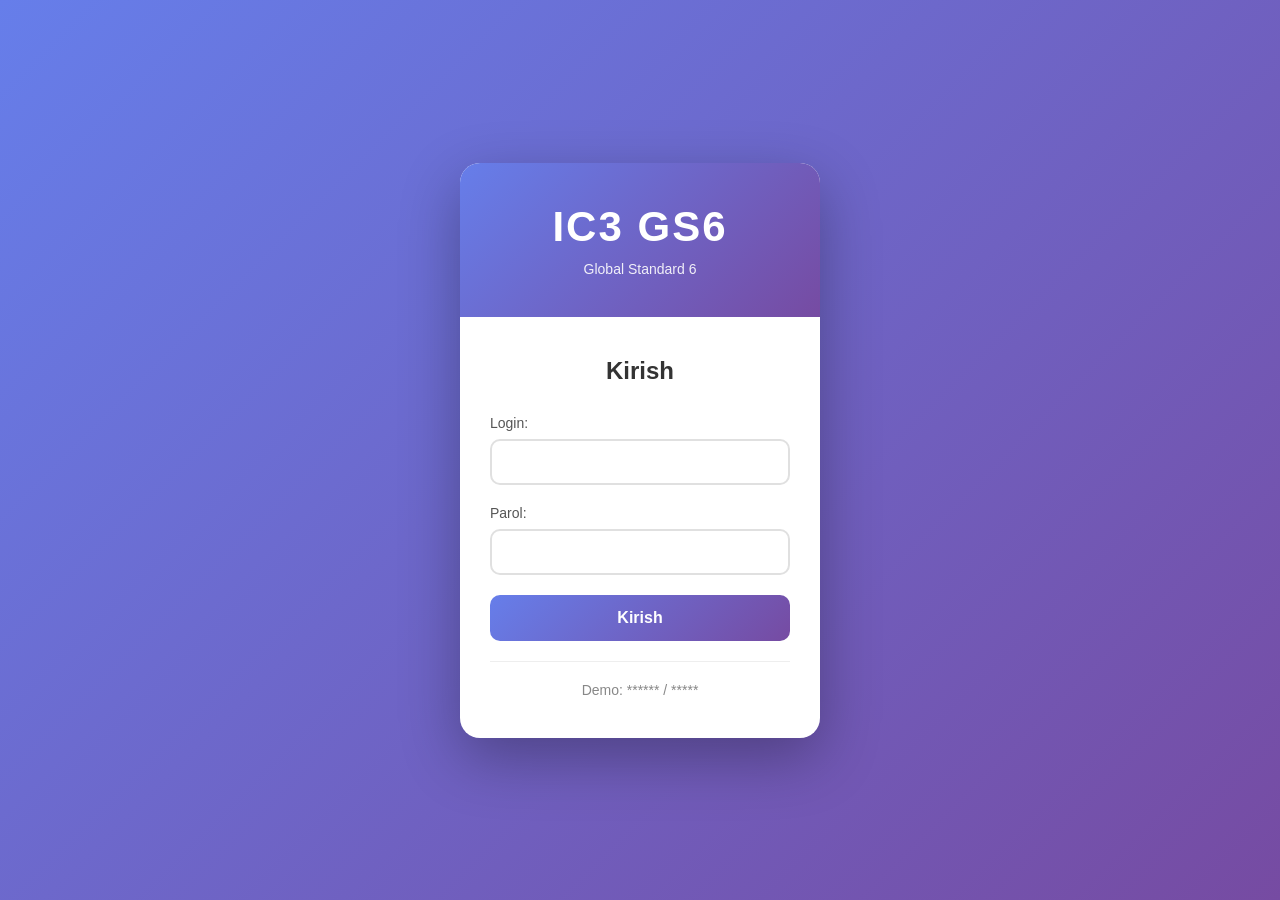
==== commit 5d10add9: "gfd" ====
--- a/index.html
+++ b/index.html
@@ -1,195 +1,35 @@
 <!DOCTYPE html>
-<html lang="en">
+<html lang="uz">
 <head>
     <meta charset="UTF-8">
     <meta name="viewport" content="width=device-width, initial-scale=1.0">
-    <title>IC3 GS6 Certification Practice Platform</title>
+    <title>IC3 GS6 - Kirish</title>
     <link rel="stylesheet" href="styles.css">
-    <style>
-        /* Anti-copy styles */
-        body {
-            -webkit-user-select: none;
-            -moz-user-select: none;
-            -ms-user-select: none;
-            user-select: none;
-        }
-        .no-copy {
-            -webkit-touch-callout: none;
-            -webkit-user-select: none;
-            -khtml-user-select: none;
-            -moz-user-select: none;
-            -ms-user-select: none;
-            user-select: none;
-        }
-    </style>
 </head>
-<body class="no-copy">
-    <div class="app-container">
-        <!-- Login Screen -->
-        <div id="login-screen" class="screen active">
-            <div class="login-container">
-                <div class="login-header">
-                    <h1>IC3 GS6</h1>
-                    <p>Certification Practice Platform</p>
+<body>
+    <div class="container">
+        <div class="login-box">
+            <div class="logo">
+                <h1>IC3 GS6</h1>
+                <p>Global Standard 6</p>
+            </div>
+            <form id="loginForm">
+                <h2>Kirish</h2>
+                <div class="input-group">
+                    <label for="username">Login:</label>
+                    <input type="text" id="username" name="username" required>
                 </div>
-                <div class="login-form">
-                    <div class="device-id">
-                        <span class="device-label">Device ID:</span>
-                        <span id="device-id-display"></span>
-                    </div>
-                    <div class="input-group">
-                        <label for="username">Username</label>
-                        <input type="text" id="username" placeholder="Enter username" autocomplete="off">
-                    </div>
-                    <div class="input-group">
-                        <label for="password">Password</label>
-                        <input type="password" id="password" placeholder="Enter password" autocomplete="off">
-                    </div>
-                    <button id="login-btn" class="login-btn">Login</button>
-                    <div id="login-error" class="error-message"></div>
+                <div class="input-group">
+                    <label for="password">Parol:</label>
+                    <input type="password" id="password" name="password" required>
                 </div>
-                <div class="devices-list">
-                    <h4>Authorized Devices:</h4>
-                    <ul id="authorized-devices">
-                        <li>Device-001 (Main Computer)</li>
-                        <li>Device-002 (Lab Computer)</li>
-                    </ul>
+                <button type="submit" class="login-btn">Kirish</button>
+                <div class="demo-info">
+                    <p>Demo: ****** / *****</p>
                 </div>
-            </div>
-        </div>
-
-        <!-- Level Selection Screen -->
-        <div id="level-screen" class="screen">
-            <div class="level-container">
-                <div class="user-info">
-                    <span id="logged-user"></span>
-                    <button id="logout-btn" class="logout-btn">Logout</button>
-                </div>
-                <h2>Select Your Level</h2>
-                <div class="level-cards">
-                    <div class="level-card" data-level="1">
-                        <div class="level-icon">🌱</div>
-                        <h3>Level 1</h3>
-                        <p>Basic</p>
-                        <span class="question-count">49 Questions</span>
-                        <button class="start-level" data-level="1">Start</button>
-                    </div>
-                    <div class="level-card disabled" data-level="2">
-                        <div class="level-icon">📚</div>
-                        <h3>Level 2</h3>
-                        <p>Intermediate</p>
-                        <span class="question-count">Coming Soon</span>
-                        <button class="start-level" disabled>Locked</button>
-                    </div>
-                    <div class="level-card disabled" data-level="3">
-                        <div class="level-icon">🎯</div>
-                        <h3>Level 3</h3>
-                        <p>Advanced</p>
-                        <span class="question-count">Coming Soon</span>
-                        <button class="start-level" disabled>Locked</button>
-                    </div>
-                </div>
-                <div class="progress-summary">
-                    <h4>Your Progress</h4>
-                    <div class="level-progress">
-                        <div class="progress-item">
-                            <span>Level 1:</span>
-                            <div class="progress-bar">
-                                <div class="progress-fill" id="level1-progress" style="width: 0%"></div>
-                            </div>
-                            <span id="level1-stats">0/49</span>
-                        </div>
-                    </div>
-                </div>
-            </div>
-        </div>
-
-        <!-- Test Screen -->
-        <div id="test-screen" class="screen">
-            <div class="test-container">
-                <!-- Header -->
-                <div class="test-header">
-                    <div class="test-info">
-                        <h2>Level <span id="current-level">1</span></h2>
-                        <div class="timer" id="timer">00:00</div>
-                    </div>
-                    <div class="stats">
-                        <div class="stat correct">✓ <span id="correct-count">0</span></div>
-                        <div class="stat incorrect">✗ <span id="incorrect-count">0</span></div>
-                        <div class="stat percent"><span id="percent">0</span>%</div>
-                    </div>
-                    <div class="progress-container">
-                        <div class="progress-bar-test" id="test-progress"></div>
-                    </div>
-                </div>
-
-                <!-- Question Area -->
-                <div class="question-area">
-                    <div class="question-header">
-                        <span class="question-number" id="question-number">Question 1/49</span>
-                        <span class="question-type" id="question-type">Type 1</span>
-                    </div>
-                    <div class="question-text" id="question-text"></div>
-                    
-                    <!-- Dynamic Question Content -->
-                    <div id="question-content" class="question-content"></div>
-                    
-                    <!-- Image Container (for type 5 questions) -->
-                    <div id="question-image" class="question-image hidden"></div>
-                </div>
-
-                <!-- Navigation -->
-                <div class="navigation">
-                    <button id="prev-btn" class="nav-btn" disabled>⬅ Previous</button>
-                    <button id="check-btn" class="check-btn">✔ Check Answer</button>
-                    <button id="next-btn" class="nav-btn" disabled>Next ➡</button>
-                </div>
-
-                <!-- Feedback -->
-                <div id="feedback" class="feedback hidden"></div>
-            </div>
-        </div>
-
-        <!-- Results Screen -->
-        <div id="results-screen" class="screen">
-            <div class="results-container">
-                <h2>Test Complete!</h2>
-                <div class="final-stats">
-                    <div class="final-stat-card">
-                        <div class="stat-value" id="final-correct">0</div>
-                        <div class="stat-label">Correct</div>
-                    </div>
-                    <div class="final-stat-card">
-                        <div class="stat-value" id="final-incorrect">0</div>
-                        <div class="stat-label">Incorrect</div>
-                    </div>
-                    <div class="final-stat-card">
-                        <div class="stat-value" id="final-percent">0%</div>
-                        <div class="stat-label">Score</div>
-                    </div>
-                </div>
-                <div class="certificate-status" id="certificate-status"></div>
-                <div class="mistakes-list" id="mistakes-list"></div>
-                <div class="results-actions">
-                    <button id="review-btn" class="results-btn">Review Mistakes</button>
-                    <button id="retake-btn" class="results-btn">Retake Test</button>
-                    <button id="back-to-levels-btn" class="results-btn">Back to Levels</button>
-                </div>
-            </div>
+            </form>
         </div>
     </div>
-
-    <!-- Warning Modal for DevTools -->
-    <div id="devtools-warning" class="modal hidden">
-        <div class="modal-content">
-            <h3>⚠️ Warning</h3>
-            <p>Developer tools are not allowed during the test. Please close them to continue.</p>
-            <button id="close-warning">OK</button>
-        </div>
-    </div>
-
-    <script src="questions.js"></script>
-    <script src="Test.js"></script>
     <script src="script.js"></script>
 </body>
 </html>
--- a/styles.css
+++ b/styles.css
@@ -1,1830 +1,461 @@
-/* ==================== GOOGLE FONTS ==================== */
-@import url('https://fonts.googleapis.com/css2?family=Inter:wght@300;400;500;600;700;800&family=Poppins:wght@400;500;600;700;800&display=swap');
-
-/* ==================== CSS VARIABLES - Bright & Vibrant ==================== */
-:root {
-    /* Bright & Vibrant Color Palette */
-    --primary-50: #EFF6FF;
-    --primary-100: #DBEAFE;
-    --primary-200: #BFDBFE;
-    --primary-300: #93C5FD;
-    --primary-400: #60A5FA;
-    --primary-500: #3B82F6;
-    --primary-600: #2563EB;
-    --primary-700: #1D4ED8;
-    --primary-800: #1E3A8A;
-    --primary-900: #1E3A8A;
-    
-    --success-50: #F0FDF4;
-    --success-100: #DCFCE7;
-    --success-200: #BBF7D0;
-    --success-300: #86EFAC;
-    --success-400: #4ADE80;
-    --success-500: #22C55E;
-    --success-600: #16A34A;
-    --success-700: #15803D;
-    --success-800: #166534;
-    --success-900: #14532D;
-    
-    --danger-50: #FEF2F2;
-    --danger-100: #FEE2E2;
-    --danger-200: #FECACA;
-    --danger-300: #FCA5A5;
-    --danger-400: #F87171;
-    --danger-500: #EF4444;
-    --danger-600: #DC2626;
-    --danger-700: #B91C1C;
-    --danger-800: #991B1B;
-    --danger-900: #7F1D1D;
-    
-    --warning-50: #FFFBEB;
-    --warning-100: #FEF3C7;
-    --warning-200: #FDE68A;
-    --warning-300: #FCD34D;
-    --warning-400: #FBBF24;
-    --warning-500: #F59E0B;
-    --warning-600: #D97706;
-    --warning-700: #B45309;
-    --warning-800: #92400E;
-    --warning-900: #78350F;
-    
-    --info-50: #EFF6FF;
-    --info-100: #DBEAFE;
-    --info-200: #BFDBFE;
-    --info-300: #93C5FD;
-    --info-400: #60A5FA;
-    --info-500: #3B82F6;
-    --info-600: #2563EB;
-    --info-700: #1D4ED8;
-    --info-800: #1E3A8A;
-    --info-900: #1E3A8A;
-    
-    /* Neutral Colors - Bright & Clean */
-    --white: #FFFFFF;
-    --gray-50: #F9FAFB;
-    --gray-100: #F3F4F6;
-    --gray-200: #E5E7EB;
-    --gray-300: #D1D5DB;
-    --gray-400: #9CA3AF;
-    --gray-500: #6B7280;
-    --gray-600: #4B5563;
-    --gray-700: #374151;
-    --gray-800: #1F2937;
-    --gray-900: #111827;
-    --black: #000000;
-    
-    /* Semantic Colors */
-    --bg-primary: var(--white);
-    --bg-secondary: var(--gray-50);
-    --bg-tertiary: var(--gray-100);
-    --bg-accent: var(--primary-50);
-    
-    --text-primary: var(--gray-900);
-    --text-secondary: var(--gray-600);
-    --text-tertiary: var(--gray-400);
-    --text-inverse: var(--white);
-    --text-accent: var(--primary-600);
-    
-    --border-light: var(--gray-200);
-    --border-medium: var(--gray-300);
-    --border-accent: var(--primary-300);
-    
-    /* Gradients - Bright & Vibrant */
-    --gradient-primary: linear-gradient(135deg, #3B82F6 0%, #8B5CF6 100%);
-    --gradient-success: linear-gradient(135deg, #22C55E 0%, #10B981 100%);
-    --gradient-danger: linear-gradient(135deg, #EF4444 0%, #F97316 100%);
-    --gradient-warning: linear-gradient(135deg, #F59E0B 0%, #FBBF24 100%);
-    --gradient-info: linear-gradient(135deg, #3B82F6 0%, #06B6D4 100%);
-    --gradient-rainbow: linear-gradient(135deg, #EF4444 0%, #F59E0B 25%, #10B981 50%, #3B82F6 75%, #8B5CF6 100%);
-    
-    /* Shadows - Soft & Elevated */
-    --shadow-sm: 0 2px 4px rgba(0, 0, 0, 0.05);
-    --shadow-md: 0 4px 6px -1px rgba(0, 0, 0, 0.1), 0 2px 4px -1px rgba(0, 0, 0, 0.06);
-    --shadow-lg: 0 10px 15px -3px rgba(0, 0, 0, 0.1), 0 4px 6px -2px rgba(0, 0, 0, 0.05);
-    --shadow-xl: 0 20px 25px -5px rgba(0, 0, 0, 0.1), 0 10px 10px -5px rgba(0, 0, 0, 0.04);
-    --shadow-2xl: 0 25px 50px -12px rgba(0, 0, 0, 0.25);
-    --shadow-inner: inset 0 2px 4px rgba(0, 0, 0, 0.05);
-    --shadow-colored: 0 10px 15px -3px rgba(59, 130, 246, 0.2), 0 4px 6px -2px rgba(59, 130, 246, 0.1);
-    
-    /* Spacing - Responsive */
-    --space-1: clamp(0.25rem, 0.5vw, 0.5rem);
-    --space-2: clamp(0.5rem, 1vw, 0.75rem);
-    --space-3: clamp(0.75rem, 1.5vw, 1rem);
-    --space-4: clamp(1rem, 2vw, 1.25rem);
-    --space-5: clamp(1.25rem, 2.5vw, 1.5rem);
-    --space-6: clamp(1.5rem, 3vw, 2rem);
-    --space-8: clamp(2rem, 4vw, 2.5rem);
-    --space-10: clamp(2.5rem, 5vw, 3rem);
-    --space-12: clamp(3rem, 6vw, 4rem);
-    --space-16: clamp(4rem, 8vw, 5rem);
-    
-    /* Typography - Responsive */
-    --font-primary: 'Inter', -apple-system, BlinkMacSystemFont, sans-serif;
-    --font-display: 'Poppins', 'Inter', sans-serif;
-    
-    --text-xs: clamp(0.75rem, 1.5vw, 0.875rem);
-    --text-sm: clamp(0.875rem, 1.8vw, 1rem);
-    --text-base: clamp(1rem, 2vw, 1.125rem);
-    --text-lg: clamp(1.125rem, 2.5vw, 1.25rem);
-    --text-xl: clamp(1.25rem, 3vw, 1.5rem);
-    --text-2xl: clamp(1.5rem, 4vw, 1.875rem);
-    --text-3xl: clamp(1.875rem, 5vw, 2.25rem);
-    --text-4xl: clamp(2.25rem, 6vw, 3rem);
-    
-    /* Border Radius */
-    --radius-sm: 0.5rem;
-    --radius-md: 0.75rem;
-    --radius-lg: 1rem;
-    --radius-xl: 1.25rem;
-    --radius-2xl: 1.5rem;
-    --radius-full: 9999px;
-    
-    /* Transitions */
-    --transition-fast: 150ms cubic-bezier(0.4, 0, 0.2, 1);
-    --transition-base: 250ms cubic-bezier(0.4, 0, 0.2, 1);
-    --transition-slow: 350ms cubic-bezier(0.4, 0, 0.2, 1);
-    --transition-bounce: 500ms cubic-bezier(0.34, 1.56, 0.64, 1);
-    
-    /* Container Widths */
-    --container-sm: 640px;
-    --container-md: 768px;
-    --container-lg: 1024px;
-    --container-xl: 1280px;
-    --container-2xl: 1536px;
-}
-
-/* ==================== DARK MODE - Optional (commented out for bright theme) ==================== */
-/* Dark mode is disabled for bright theme */
-
-/* ==================== RESET & BASE STYLES ==================== */
 * {
     margin: 0;
     padding: 0;
     box-sizing: border-box;
-}
-
-html {
-    font-size: 16px;
-    -webkit-font-smoothing: antialiased;
-    -moz-osx-font-smoothing: grayscale;
-    height: 100%;
+    font-family: 'Segoe UI', Tahoma, Geneva, Verdana, sans-serif;
 }
 
 body {
-    font-family: var(--font-primary);
     background: linear-gradient(135deg, #667eea 0%, #764ba2 100%);
     min-height: 100vh;
     display: flex;
     justify-content: center;
     align-items: center;
-    padding: var(--space-4);
-    position: relative;
-    overflow-x: hidden;
-}
-
-/* Animated Background */
-body::before {
-    content: '';
+}
+
+/* Login sahifasi stillari */
+.container {
+    width: 100%;
+    max-width: 400px;
+    padding: 20px;
+}
+
+.login-box {
+    background: white;
+    border-radius: 20px;
+    box-shadow: 0 20px 60px rgba(0, 0, 0, 0.3);
+    overflow: hidden;
+}
+
+.logo {
+    background: linear-gradient(135deg, #667eea 0%, #764ba2 100%);
+    color: white;
+    padding: 40px 30px;
+    text-align: center;
+}
+
+.logo h1 {
+    font-size: 42px;
+    margin-bottom: 10px;
+    letter-spacing: 2px;
+}
+
+.logo p {
+    font-size: 14px;
+    opacity: 0.9;
+}
+
+#loginForm {
+    padding: 40px 30px;
+}
+
+#loginForm h2 {
+    text-align: center;
+    margin-bottom: 30px;
+    color: #333;
+    font-size: 24px;
+}
+
+.input-group {
+    margin-bottom: 20px;
+}
+
+.input-group label {
+    display: block;
+    margin-bottom: 8px;
+    color: #555;
+    font-weight: 500;
+    font-size: 14px;
+}
+
+.input-group input {
+    width: 100%;
+    padding: 12px 15px;
+    border: 2px solid #e0e0e0;
+    border-radius: 10px;
+    font-size: 16px;
+    transition: border-color 0.3s;
+}
+
+.input-group input:focus {
+    outline: none;
+    border-color: #667eea;
+}
+
+.login-btn {
+    width: 100%;
+    padding: 14px;
+    background: linear-gradient(135deg, #667eea 0%, #764ba2 100%);
+    color: white;
+    border: none;
+    border-radius: 10px;
+    font-size: 16px;
+    font-weight: 600;
+    cursor: pointer;
+    transition: transform 0.2s, box-shadow 0.2s;
+}
+
+.login-btn:hover {
+    transform: translateY(-2px);
+    box-shadow: 0 10px 20px rgba(102, 126, 234, 0.3);
+}
+
+.demo-info {
+    margin-top: 20px;
+    text-align: center;
+    color: #888;
+    font-size: 14px;
+    padding-top: 20px;
+    border-top: 1px solid #eee;
+}
+
+/* Test sahifasi stillari */
+.test-wrapper {
+    width: 100%;
+    min-height: 100vh;
+    background: #f5f5f5;
+}
+
+.header {
+    background: white;
+    padding: 15px 30px;
+    display: flex;
+    justify-content: space-between;
+    align-items: center;
+    box-shadow: 0 2px 10px rgba(0, 0, 0, 0.1);
+    position: fixed;
+    top: 0;
+    left: 0;
+    right: 0;
+    z-index: 100;
+}
+
+.header-left h1 {
+    font-size: 24px;
+    background: linear-gradient(135deg, #667eea 0%, #764ba2 100%);
+    -webkit-background-clip: text;
+    -webkit-text-fill-color: transparent;
+}
+
+.header-center {
+    display: flex;
+    gap: 10px;
+}
+
+.level-btn {
+    padding: 8px 25px;
+    border: none;
+    border-radius: 25px;
+    background: #f0f0f0;
+    color: #333;
+    font-weight: 600;
+    cursor: pointer;
+    transition: all 0.3s;
+    font-size: 14px;
+}
+
+.level-btn.active {
+    background: linear-gradient(135deg, #667eea 0%, #764ba2 100%);
+    color: white;
+}
+
+.header-right {
+    display: flex;
+    align-items: center;
+    gap: 15px;
+}
+
+#userDisplay {
+    font-weight: 600;
+    color: #333;
+}
+
+.logout-btn {
+    padding: 6px 15px;
+    background: #ff4757;
+    color: white;
+    border: none;
+    border-radius: 8px;
+    cursor: pointer;
+    font-weight: 500;
+    transition: background 0.3s;
+}
+
+.logout-btn:hover {
+    background: #ff3344;
+}
+
+.main-content {
+    display: flex;
+    margin-top: 70px;
+    min-height: calc(100vh - 70px);
+}
+
+.left-panel {
+    width: 280px;
+    background: white;
+    padding: 20px;
+    box-shadow: 2px 0 10px rgba(0, 0, 0, 0.1);
+    position: fixed;
+    height: calc(100vh - 70px);
+    overflow-y: auto;
+}
+
+.right-panel {
+    flex: 1;
+    margin-left: 280px;
+    padding: 20px;
+}
+
+.stats-panel {
+    background: #f8f9fa;
+    border-radius: 15px;
+    padding: 20px;
+    margin-bottom: 25px;
+}
+
+.stats-panel h3 {
+    margin-bottom: 15px;
+    color: #333;
+    font-size: 18px;
+    padding-bottom: 10px;
+    border-bottom: 2px solid #e0e0e0;
+}
+
+.stats-item {
+    display: flex;
+    justify-content: space-between;
+    margin-bottom: 12px;
+    color: #555;
+    font-size: 14px;
+}
+
+.stats-item span:last-child {
+    font-weight: 600;
+    color: #667eea;
+}
+
+.questions-nav {
+    background: #f8f9fa;
+    border-radius: 15px;
+    padding: 20px;
+}
+
+.questions-nav h3 {
+    margin-bottom: 15px;
+    color: #333;
+    font-size: 18px;
+}
+
+.question-grid {
+    display: grid;
+    grid-template-columns: repeat(4, 1fr);
+    gap: 8px;
+}
+
+.question-number {
+    width: 45px;
+    height: 45px;
+    background: white;
+    border: 2px solid #e0e0e0;
+    border-radius: 10px;
+    display: flex;
+    align-items: center;
+    justify-content: center;
+    font-weight: 600;
+    cursor: pointer;
+    transition: all 0.3s;
+    font-size: 14px;
+}
+
+.question-number:hover {
+    border-color: #667eea;
+    transform: scale(1.05);
+}
+
+.question-number.active {
+    background: #667eea;
+    color: white;
+    border-color: #667eea;
+}
+
+.question-number.answered {
+    background: #4caf50;
+    color: white;
+    border-color: #4caf50;
+}
+
+.question-number.correct {
+    background: #4caf50;
+    color: white;
+    border-color: #4caf50;
+}
+
+.question-number.wrong {
+    background: #ff4757;
+    color: white;
+    border-color: #ff4757;
+}
+
+.question-box {
+    background: white;
+    border-radius: 15px;
+    padding: 30px;
+    box-shadow: 0 5px 15px rgba(0, 0, 0, 0.1);
+}
+
+.question-header {
+    display: flex;
+    justify-content: space-between;
+    margin-bottom: 20px;
+    padding-bottom: 15px;
+    border-bottom: 2px solid #f0f0f0;
+}
+
+.question-badge {
+    background: #667eea;
+    color: white;
+    padding: 5px 15px;
+    border-radius: 20px;
+    font-size: 12px;
+    font-weight: 600;
+}
+
+.question-id {
+    color: #888;
+    font-size: 12px;
+}
+
+.question-text {
+    font-size: 18px;
+    font-weight: 600;
+    margin-bottom: 25px;
+    color: #333;
+    line-height: 1.6;
+}
+
+.answer-area {
+    min-height: 200px;
+    margin-bottom: 25px;
+}
+
+.nav-buttons {
+    display: flex;
+    justify-content: space-between;
+    gap: 10px;
+}
+
+.prev-btn, .next-btn, .check-btn {
+    padding: 12px 25px;
+    border: none;
+    border-radius: 10px;
+    font-weight: 600;
+    cursor: pointer;
+    transition: all 0.3s;
+    font-size: 14px;
+}
+
+.prev-btn {
+    background: #f0f0f0;
+    color: #333;
+}
+
+.next-btn {
+    background: #667eea;
+    color: white;
+}
+
+.check-btn {
+    background: #4caf50;
+    color: white;
+}
+
+.prev-btn:hover, .next-btn:hover, .check-btn:hover {
+    transform: translateY(-2px);
+    box-shadow: 0 5px 15px rgba(0, 0, 0, 0.2);
+}
+
+.result-message {
+    margin-top: 20px;
+    padding: 15px;
+    border-radius: 10px;
+    font-weight: 500;
+    display: none;
+}
+
+.result-message.correct {
+    display: block;
+    background: #d4edda;
+    color: #155724;
+    border: 1px solid #c3e6cb;
+}
+
+.result-message.wrong {
+    display: block;
+    background: #f8d7da;
+    color: #721c24;
+    border: 1px solid #f5c6cb;
+}
+
+/* Modal oynasi */
+.modal {
+    display: none;
     position: fixed;
     top: 0;
     left: 0;
     right: 0;
     bottom: 0;
-    background: 
-        radial-gradient(circle at 20% 50%, rgba(255, 255, 255, 0.15) 0%, transparent 50%),
-        radial-gradient(circle at 80% 80%, rgba(255, 255, 255, 0.15) 0%, transparent 50%),
-        radial-gradient(circle at 40% 20%, rgba(255, 255, 255, 0.1) 0%, transparent 50%);
-    pointer-events: none;
-    z-index: 0;
-}
-
-body::after {
-    content: '';
-    position: fixed;
-    top: -50%;
-    right: -50%;
-    width: 200%;
-    height: 200%;
-    background: radial-gradient(circle, rgba(255, 255, 255, 0.1) 0%, transparent 60%);
-    animation: rotate 60s linear infinite;
-    pointer-events: none;
-    z-index: 0;
-}
-
-@keyframes rotate {
-    from {
-        transform: rotate(0deg);
-    }
-    to {
-        transform: rotate(360deg);
-    }
-}
-
-/* ==================== SCREENS CONTAINER ==================== */
-.app-container {
-    width: 100%;
-    max-width: var(--container-2xl);
-    margin: 0 auto;
-    position: relative;
-    z-index: 10;
-    padding: var(--space-2);
-}
-
-.screen {
-    display: none;
-    animation: fadeIn 0.5s var(--transition-base);
-}
-
-.screen.active {
-    display: block;
-}
-
-@keyframes fadeIn {
-    from {
-        opacity: 0;
-        transform: translateY(20px);
-    }
-    to {
-        opacity: 1;
-        transform: translateY(0);
-    }
-}
-
-/* ==================== MODERN CARD DESIGN ==================== */
-.modern-card {
-    background: rgba(255, 255, 255, 0.95);
-    backdrop-filter: blur(10px);
-    border-radius: var(--radius-2xl);
-    box-shadow: var(--shadow-2xl), 0 0 0 1px rgba(255, 255, 255, 0.5);
-    border: 1px solid rgba(255, 255, 255, 0.8);
-    transition: all var(--transition-base);
-}
-
-.modern-card:hover {
-    transform: translateY(-4px);
-    box-shadow: var(--shadow-2xl), 0 0 0 2px rgba(255, 255, 255, 0.9);
-}
-
-/* ==================== LOGIN SCREEN ==================== */
-#login-screen .login-container {
-    background: rgba(255, 255, 255, 0.98);
-    border-radius: var(--radius-2xl);
-    padding: var(--space-10);
-    box-shadow: var(--shadow-2xl), 0 0 0 1px rgba(255, 255, 255, 0.8);
-    max-width: 480px;
-    margin: 0 auto;
-    position: relative;
-    overflow: hidden;
-    border: 1px solid rgba(255, 255, 255, 0.9);
-    animation: floatIn 0.6s var(--transition-bounce);
-}
-
-@keyframes floatIn {
-    0% {
-        opacity: 0;
-        transform: scale(0.9) translateY(20px);
-    }
-    100% {
-        opacity: 1;
-        transform: scale(1) translateY(0);
-    }
-}
-
-#login-screen .login-container::before {
-    content: '';
-    position: absolute;
-    top: 0;
-    left: 0;
-    right: 0;
-    height: 6px;
-    background: var(--gradient-rainbow);
-}
-
-.login-header {
-    text-align: center;
-    margin-bottom: var(--space-8);
-}
-
-.login-header h1 {
-    font-family: var(--font-display);
-    font-size: var(--text-4xl);
-    font-weight: 800;
-    background: var(--gradient-rainbow);
-    -webkit-background-clip: text;
-    -webkit-text-fill-color: transparent;
-    margin-bottom: var(--space-2);
-    letter-spacing: -0.02em;
-    animation: gradientShift 3s ease infinite;
-    background-size: 200% 200%;
-}
-
-@keyframes gradientShift {
-    0%, 100% {
-        background-position: 0% 50%;
-    }
-    50% {
-        background-position: 100% 50%;
-    }
-}
-
-.login-header p {
-    color: var(--text-secondary);
-    font-size: var(--text-lg);
-    font-weight: 400;
-}
-
-.device-id {
-    background: var(--gradient-rainbow);
-    padding: var(--space-4);
-    border-radius: var(--radius-xl);
-    margin-bottom: var(--space-6);
-    display: flex;
-    align-items: center;
-    gap: var(--space-2);
-    color: white;
-    box-shadow: var(--shadow-lg);
-    animation: pulse 2s infinite;
-}
-
-@keyframes pulse {
-    0%, 100% {
-        transform: scale(1);
-    }
-    50% {
-        transform: scale(1.02);
-    }
-}
-
-.device-label {
-    font-weight: 500;
-    font-size: var(--text-sm);
-    opacity: 0.9;
-}
-
-#device-id-display {
-    font-weight: 700;
-    font-family: monospace;
-    background: rgba(255, 255, 255, 0.2);
-    padding: var(--space-1) var(--space-3);
-    border-radius: var(--radius-full);
-    font-size: var(--text-sm);
-    backdrop-filter: blur(4px);
-}
-
-.input-group {
-    margin-bottom: var(--space-5);
-}
-
-.input-group label {
-    display: block;
-    margin-bottom: var(--space-2);
-    color: var(--text-secondary);
-    font-weight: 600;
-    font-size: var(--text-sm);
-    text-transform: uppercase;
-    letter-spacing: 0.05em;
-}
-
-.input-group input {
-    width: 100%;
-    padding: var(--space-4);
-    border: 2px solid var(--border-light);
-    border-radius: var(--radius-xl);
-    font-size: var(--text-base);
-    transition: all var(--transition-base);
-    background: var(--white);
-    color: var(--text-primary);
-    box-shadow: var(--shadow-sm);
-}
-
-.input-group input:focus {
-    outline: none;
-    border-color: var(--primary-500);
-    box-shadow: 0 0 0 4px var(--primary-200);
-    transform: translateY(-2px);
-}
-
-.input-group input::placeholder {
-    color: var(--text-tertiary);
-}
-
-.login-btn {
-    width: 100%;
-    padding: var(--space-4);
-    background: var(--gradient-rainbow);
-    color: white;
-    border: none;
-    border-radius: var(--radius-xl);
-    font-size: var(--text-lg);
-    font-weight: 700;
-    cursor: pointer;
-    transition: all var(--transition-bounce);
-    position: relative;
-    overflow: hidden;
-    box-shadow: var(--shadow-lg);
-    text-transform: uppercase;
-    letter-spacing: 1px;
-    background-size: 200% 200%;
-    animation: gradientShift 3s ease infinite;
-}
-
-.login-btn::before {
-    content: '';
-    position: absolute;
-    top: 0;
-    left: -100%;
-    width: 100%;
-    height: 100%;
-    background: linear-gradient(90deg, transparent, rgba(255, 255, 255, 0.3), transparent);
-    transition: left 0.6s;
-}
-
-.login-btn:hover::before {
-    left: 100%;
-}
-
-.login-btn:hover {
-    transform: translateY(-4px) scale(1.02);
-    box-shadow: var(--shadow-2xl);
-}
-
-.login-btn:active {
-    transform: translateY(0) scale(0.98);
-}
-
-.error-message {
-    color: var(--danger-600);
-    margin-top: var(--space-4);
-    text-align: center;
-    font-size: var(--text-sm);
-    font-weight: 600;
-    padding: var(--space-3);
-    background: var(--danger-50);
-    border-radius: var(--radius-lg);
-    border: 2px solid var(--danger-300);
-    animation: shake 0.5s;
-}
-
-@keyframes shake {
-    0%, 100% { transform: translateX(0); }
-    25% { transform: translateX(-10px); }
-    75% { transform: translateX(10px); }
-}
-
-.devices-list {
-    margin-top: var(--space-8);
-    padding-top: var(--space-6);
-    border-top: 2px dashed var(--gradient-rainbow);
-}
-
-.devices-list h4 {
-    color: var(--text-secondary);
-    margin-bottom: var(--space-3);
-    font-size: var(--text-sm);
-    font-weight: 700;
-    text-transform: uppercase;
-    letter-spacing: 0.05em;
-    background: var(--gradient-primary);
-    -webkit-background-clip: text;
-    -webkit-text-fill-color: transparent;
-}
-
-.devices-list ul {
-    list-style: none;
-    display: flex;
-    flex-wrap: wrap;
-    gap: var(--space-2);
-}
-
-.devices-list li {
-    color: var(--text-primary);
-    font-size: var(--text-xs);
-    background: var(--gradient-rainbow);
-    padding: var(--space-2) var(--space-3);
-    border-radius: var(--radius-full);
-    color: white;
-    font-weight: 600;
-    box-shadow: var(--shadow-md);
-    animation: float 3s ease-in-out infinite;
-    animation-delay: calc(var(--i, 0) * 0.2s);
-}
-
-/* ==================== LEVEL SELECTION SCREEN ==================== */
-.level-container {
-    background: rgba(255, 255, 255, 0.98);
-    border-radius: var(--radius-2xl);
-    padding: var(--space-10);
-    box-shadow: var(--shadow-2xl), 0 0 0 1px rgba(255, 255, 255, 0.8);
-    border: 1px solid rgba(255, 255, 255, 0.9);
-}
-
-.user-info {
-    display: flex;
-    justify-content: space-between;
-    align-items: center;
-    margin-bottom: var(--space-8);
-    padding-bottom: var(--space-6);
-    border-bottom: 2px solid var(--gradient-rainbow);
-}
-
-#logged-user {
-    font-weight: 700;
-    background: var(--gradient-rainbow);
-    -webkit-background-clip: text;
-    -webkit-text-fill-color: transparent;
-    padding: var(--space-2) var(--space-4);
-    border-radius: var(--radius-full);
-    font-size: var(--text-sm);
-    background-color: var(--primary-50);
-    border: 2px solid var(--primary-300);
-}
-
-.logout-btn {
-    padding: var(--space-2) var(--space-4);
-    background: var(--gradient-danger);
-    color: white;
-    border: none;
-    border-radius: var(--radius-full);
-    cursor: pointer;
-    font-weight: 600;
-    font-size: var(--text-sm);
-    transition: all var(--transition-base);
-    box-shadow: var(--shadow-md);
-}
-
-.logout-btn:hover {
-    transform: translateY(-2px) scale(1.05);
-    box-shadow: var(--shadow-lg);
-}
-
-.level-container h2 {
-    font-family: var(--font-display);
-    font-size: var(--text-3xl);
-    color: var(--text-primary);
-    margin-bottom: var(--space-2);
-    font-weight: 800;
-}
-
-.level-container > p {
-    color: var(--text-secondary);
-    margin-bottom: var(--space-8);
-    font-size: var(--text-lg);
-}
-
-.level-cards {
-    display: grid;
-    grid-template-columns: repeat(auto-fit, minmax(min(100%, 300px), 1fr));
-    gap: var(--space-6);
-    margin: var(--space-8) 0;
-}
-
-.level-card {
-    background: white;
-    border-radius: var(--radius-2xl);
-    padding: var(--space-8);
-    text-align: center;
-    transition: all var(--transition-bounce);
-    cursor: pointer;
-    position: relative;
-    overflow: hidden;
-    border: 2px solid transparent;
-    box-shadow: var(--shadow-lg);
-}
-
-.level-card::before {
-    content: '';
-    position: absolute;
-    top: 0;
-    left: 0;
-    right: 0;
-    height: 100%;
-    background: linear-gradient(135deg, 
-        rgba(59, 130, 246, 0.1) 0%, 
-        rgba(139, 92, 246, 0.1) 50%,
-        rgba(236, 72, 153, 0.1) 100%);
-    transform: translateY(100%);
-    transition: transform var(--transition-base);
-}
-
-.level-card:hover::before {
-    transform: translateY(0);
-}
-
-.level-card:hover:not(.disabled) {
-    transform: translateY(-12px) scale(1.02);
-    border-color: var(--primary-400);
-    box-shadow: var(--shadow-2xl), 0 0 0 4px var(--primary-200);
-}
-
-.level-card.disabled {
-    opacity: 0.5;
-    cursor: not-allowed;
-    filter: grayscale(1);
-}
-
-.level-icon {
-    font-size: 4rem;
-    margin-bottom: var(--space-4);
-    position: relative;
-    z-index: 1;
-    animation: bounce 2s infinite;
-}
-
-@keyframes bounce {
-    0%, 100% {
-        transform: translateY(0);
-    }
-    50% {
-        transform: translateY(-10px);
-    }
-}
-
-.level-card h3 {
-    color: var(--text-primary);
-    margin-bottom: var(--space-2);
-    font-size: var(--text-2xl);
-    font-weight: 800;
-    font-family: var(--font-display);
-}
-
-.level-card p {
-    color: var(--text-secondary);
-    margin-bottom: var(--space-4);
-    font-weight: 600;
-    font-size: var(--text-base);
-}
-
-.question-count {
-    display: inline-block;
-    color: var(--primary-600);
-    font-size: var(--text-sm);
-    background: var(--primary-50);
-    padding: var(--space-2) var(--space-4);
-    border-radius: var(--radius-full);
-    margin-bottom: var(--space-4);
-    border: 2px solid var(--primary-300);
-    font-weight: 700;
-}
-
-.start-level {
-    padding: var(--space-3) var(--space-6);
-    background: var(--gradient-rainbow);
-    color: white;
-    border: none;
-    border-radius: var(--radius-full);
-    cursor: pointer;
-    font-weight: 700;
-    font-size: var(--text-base);
-    transition: all var(--transition-base);
-    position: relative;
-    z-index: 1;
-    width: 100%;
-    text-transform: uppercase;
-    letter-spacing: 1px;
-    background-size: 200% 200%;
-    animation: gradientShift 3s ease infinite;
-}
-
-.start-level:hover:not(:disabled) {
-    transform: scale(1.1);
-    box-shadow: var(--shadow-xl);
-}
-
-.start-level:disabled {
-    background: var(--gray-300);
-    cursor: not-allowed;
-}
-
-.progress-summary {
-    margin-top: var(--space-8);
-    padding-top: var(--space-6);
-    border-top: 2px dashed var(--gradient-rainbow);
-}
-
-.progress-summary h4 {
-    color: var(--text-secondary);
-    margin-bottom: var(--space-4);
-    font-size: var(--text-lg);
-    font-weight: 700;
-}
-
-.progress-item {
-    display: flex;
-    align-items: center;
-    gap: var(--space-3);
-    flex-wrap: wrap;
-}
-
-.progress-item span:first-child {
-    min-width: 70px;
-    font-weight: 600;
-}
-
-.progress-item span:last-child {
-    min-width: 50px;
-    text-align: right;
-    font-weight: 700;
-    color: var(--primary-600);
-}
-
-.progress-bar {
-    flex: 1;
-    min-width: 200px;
-    height: 12px;
-    background: var(--gray-200);
-    border-radius: var(--radius-full);
-    overflow: hidden;
-    box-shadow: var(--shadow-inner);
-}
-
-.progress-fill {
-    height: 100%;
-    background: var(--gradient-rainbow);
-    transition: width var(--transition-base);
-    border-radius: var(--radius-full);
-    position: relative;
-    overflow: hidden;
-    animation: shimmer 2s infinite;
-}
-
-@keyframes shimmer {
-    0% {
-        background-position: -200% 0;
-    }
-    100% {
-        background-position: 200% 0;
-    }
-}
-
-/* ==================== TEST SCREEN ==================== */
-.test-container {
-    background: rgba(255, 255, 255, 0.98);
-    border-radius: var(--radius-2xl);
-    padding: var(--space-6);
-    box-shadow: var(--shadow-2xl), 0 0 0 1px rgba(255, 255, 255, 0.8);
-    border: 1px solid rgba(255, 255, 255, 0.9);
-}
-
-.test-header {
-    margin-bottom: var(--space-6);
-    background: var(--gradient-rainbow);
-    padding: var(--space-6);
-    border-radius: var(--radius-xl);
-    color: white;
-    box-shadow: var(--shadow-lg);
-}
-
-.test-info {
-    display: flex;
-    justify-content: space-between;
-    align-items: center;
-    margin-bottom: var(--space-4);
-    flex-wrap: wrap;
-    gap: var(--space-4);
-}
-
-.test-info h2 {
-    font-size: var(--text-2xl);
-    font-weight: 700;
-    color: white;
-    text-shadow: 0 2px 4px rgba(0, 0, 0, 0.1);
-}
-
-.timer {
-    font-size: var(--text-2xl);
-    font-weight: 800;
-    color: white;
-    background: rgba(255, 255, 255, 0.2);
-    padding: var(--space-2) var(--space-4);
-    border-radius: var(--radius-full);
-    font-family: monospace;
-    letter-spacing: 4px;
-    backdrop-filter: blur(4px);
-    border: 2px solid rgba(255, 255, 255, 0.3);
-}
-
-.stats {
-    display: flex;
-    gap: var(--space-4);
-    margin-bottom: var(--space-4);
-    flex-wrap: wrap;
-}
-
-.stat {
-    padding: var(--space-2) var(--space-4);
-    border-radius: var(--radius-full);
-    font-weight: 700;
-    font-size: var(--text-sm);
-    display: flex;
-    align-items: center;
-    gap: var(--space-2);
-    background: rgba(255, 255, 255, 0.2);
-    color: white;
-    backdrop-filter: blur(4px);
-    border: 1px solid rgba(255, 255, 255, 0.3);
-}
-
-.stat.correct {
-    background: var(--success-500);
-}
-
-.stat.incorrect {
-    background: var(--danger-500);
-}
-
-.stat.percent {
-    background: var(--primary-600);
-}
-
-.progress-container {
-    width: 100%;
-    height: 12px;
-    background: rgba(255, 255, 255, 0.2);
-    border-radius: var(--radius-full);
-    overflow: hidden;
-    backdrop-filter: blur(4px);
-}
-
-.progress-bar-test {
-    height: 100%;
-    background: white;
-    transition: width var(--transition-base);
-    position: relative;
-    overflow: hidden;
-    box-shadow: 0 0 10px rgba(255, 255, 255, 0.5);
-}
-
-/* Question Area */
-.question-area {
-    background: white;
-    border-radius: var(--radius-xl);
-    padding: var(--space-6);
-    margin-bottom: var(--space-6);
-    border: 2px solid var(--primary-200);
-    box-shadow: var(--shadow-lg);
-}
-
-.question-header {
-    display: flex;
-    justify-content: space-between;
-    margin-bottom: var(--space-4);
-    color: var(--text-secondary);
-    font-size: var(--text-sm);
-    font-weight: 600;
-    padding-bottom: var(--space-3);
-    border-bottom: 2px solid var(--primary-200);
-    flex-wrap: wrap;
-    gap: var(--space-2);
-}
-
-#question-type {
-    background: var(--gradient-rainbow);
-    color: white;
-    padding: var(--space-1) var(--space-3);
-    border-radius: var(--radius-full);
-    font-weight: 700;
-    font-size: var(--text-xs);
-}
-
-.question-text {
-    font-size: var(--text-xl);
-    font-weight: 700;
-    color: var(--text-primary);
-    line-height: 1.5;
-    margin-bottom: var(--space-6);
-}
-
-/* Question Types Styling */
-.type1-wrapper,
-.type2-wrapper {
-    display: flex;
-    flex-direction: column;
-    gap: var(--space-3);
-}
-
-.radio-option,
-.checkbox-option {
-    display: flex;
-    align-items: center;
-    padding: var(--space-4);
-    background: white;
-    border-radius: var(--radius-xl);
-    cursor: pointer;
-    transition: all var(--transition-base);
-    border: 2px solid var(--border-light);
-    position: relative;
-    overflow: hidden;
-    box-shadow: var(--shadow-sm);
-}
-
-.radio-option:hover,
-.checkbox-option:hover {
-    border-color: var(--primary-400);
-    background: var(--primary-50);
-    transform: translateX(8px);
-    box-shadow: var(--shadow-lg);
-}
-
-.radio-option.selected,
-.checkbox-option.selected {
-    border-color: var(--primary-500);
-    background: var(--primary-100);
-    border-width: 3px;
-}
-
-/* Answer Review States */
-.radio-option.correct-answer,
-.checkbox-option.correct-answer {
-    background: var(--success-100) !important;
-    border-color: var(--success-500) !important;
-    border-width: 3px;
-    animation: correctPulse 0.5s;
-}
-
-.radio-option.incorrect-answer,
-.checkbox-option.incorrect-answer {
-    background: var(--danger-100) !important;
-    border-color: var(--danger-500) !important;
-    border-width: 3px;
-    animation: incorrectShake 0.5s;
-}
-
-@keyframes correctPulse {
-    0%, 100% {
-        transform: scale(1);
-    }
-    50% {
-        transform: scale(1.05);
-        box-shadow: 0 0 20px var(--success-400);
-    }
-}
-
-@keyframes incorrectShake {
-    0%, 100% {
-        transform: translateX(0);
-    }
-    25% {
-        transform: translateX(-10px);
-    }
-    75% {
-        transform: translateX(10px);
-    }
-}
-
-.radio-option input[type="radio"],
-.checkbox-option input[type="checkbox"] {
-    margin-right: var(--space-4);
-    width: 24px;
-    height: 24px;
-    cursor: pointer;
-    accent-color: var(--primary-500);
-}
-
-.radio-option label,
-.checkbox-option label {
-    flex: 1;
-    cursor: pointer;
-    font-size: var(--text-base);
-    color: var(--text-primary);
-    font-weight: 500;
-}
-
-/* True/False Grid */
-.type3-wrapper {
-    display: flex;
-    flex-direction: column;
-    gap: var(--space-4);
-}
-
-.truefalse-row {
-    display: flex;
-    align-items: center;
-    padding: var(--space-4);
-    background: white;
-    border-radius: var(--radius-xl);
-    border: 2px solid var(--border-light);
-    transition: all var(--transition-base);
-    box-shadow: var(--shadow-sm);
-    flex-wrap: wrap;
-    gap: var(--space-4);
-}
-
-.truefalse-row:hover {
-    border-color: var(--primary-400);
-    box-shadow: var(--shadow-lg);
-    transform: translateX(4px);
-}
-
-.statement-text {
-    flex: 1;
-    min-width: 250px;
-    font-size: var(--text-base);
-    color: var(--text-primary);
-    font-weight: 600;
-    padding-right: var(--space-4);
-}
-
-.truefalse-buttons {
-    display: flex;
-    gap: var(--space-2);
-    flex-wrap: wrap;
-}
-
-.truefalse-btn {
-    padding: var(--space-2) var(--space-4);
-    border: 2px solid var(--border-light);
-    background: white;
-    border-radius: var(--radius-lg);
-    cursor: pointer;
-    font-weight: 700;
-    font-size: var(--text-sm);
-    transition: all var(--transition-base);
-    min-width: 80px;
-    text-transform: uppercase;
-    letter-spacing: 0.5px;
-}
-
-.truefalse-btn:hover {
-    background: var(--primary-50);
-    border-color: var(--primary-400);
-    transform: translateY(-2px);
-}
-
-.truefalse-btn.selected.true {
-    background: var(--success-500);
-    color: white;
-    border-color: var(--success-600);
-    box-shadow: var(--shadow-lg);
-}
-
-.truefalse-btn.selected.false {
-    background: var(--danger-500);
-    color: white;
-    border-color: var(--danger-600);
-    box-shadow: var(--shadow-lg);
-}
-
-/* Statement Review States */
-.truefalse-row.correct-statement {
-    background: var(--success-50);
-    border-color: var(--success-500);
-}
-
-.truefalse-row.incorrect-statement {
-    background: var(--danger-50);
-    border-color: var(--danger-500);
-}
-
-/* Drag & Drop */
-.type4-wrapper {
-    background: white;
-    border-radius: var(--radius-xl);
-    padding: var(--space-4);
-}
-
-.drag-container {
-    display: flex;
-    gap: var(--space-6);
-    min-height: 400px;
-    flex-wrap: wrap;
-}
-
-.drag-items,
-.drag-targets {
-    flex: 1 1 300px;
-    background: var(--primary-50);
-    border-radius: var(--radius-xl);
-    padding: var(--space-4);
-    border: 3px dashed var(--primary-300);
-    min-height: 400px;
-}
-
-.drag-items h4,
-.drag-targets h4 {
-    color: var(--primary-700);
-    margin-bottom: var(--space-4);
-    font-size: var(--text-sm);
-    text-transform: uppercase;
-    letter-spacing: 0.05em;
-    font-weight: 700;
-}
-
-.drag-item {
-    padding: var(--space-3) var(--space-4);
-    margin-bottom: var(--space-2);
-    background: var(--gradient-rainbow);
-    border-radius: var(--radius-lg);
-    cursor: move;
-    box-shadow: var(--shadow-lg);
-    border: 2px solid white;
-    color: white;
-    font-weight: 600;
-    transition: all var(--transition-base);
-    animation: float 3s ease-in-out infinite;
-    animation-delay: calc(var(--i, 0) * 0.1s);
-}
-
-.drag-item:hover {
-    transform: scale(1.05) translateY(-4px);
-    box-shadow: var(--shadow-xl);
-}
-
-.drag-item.dragging {
-    opacity: 0.7;
-    transform: scale(0.95);
-    cursor: grabbing;
-}
-
-.drag-target {
-    min-height: 70px;
-    margin-bottom: var(--space-3);
-    padding: var(--space-2);
-    background: white;
-    border: 3px dashed var(--primary-400);
-    border-radius: var(--radius-lg);
-    transition: all var(--transition-fast);
-    display: flex;
+    background: rgba(0, 0, 0, 0.5);
+    z-index: 1000;
     align-items: center;
     justify-content: center;
 }
 
-.drag-target.drag-over {
-    background: var(--success-100);
-    border-color: var(--success-500);
-    transform: scale(1.05);
-    box-shadow: var(--shadow-lg);
-}
-
-.drag-target.correct-drop {
-    background: var(--success-100);
-    border-color: var(--success-500);
-    border-style: solid;
-}
-
-.drag-target.incorrect-drop {
-    background: var(--danger-100);
-    border-color: var(--danger-500);
-    border-style: solid;
-}
-
-.drag-target .drag-item {
+.modal.active {
+    display: flex;
+}
+
+.modal-content {
+    background: white;
+    padding: 40px;
+    border-radius: 20px;
+    max-width: 400px;
+    width: 90%;
+}
+
+.modal-content h2 {
+    margin-bottom: 20px;
+    color: #333;
+    text-align: center;
+}
+
+.results-summary {
+    margin: 25px 0;
+    padding: 20px;
+    background: #f8f9fa;
+    border-radius: 15px;
+}
+
+.results-summary p {
+    margin: 12px 0;
+    display: flex;
+    justify-content: space-between;
+    font-size: 16px;
+}
+
+.close-modal {
     width: 100%;
-    margin: 0;
-    cursor: default;
-    background: var(--success-500);
-    animation: none;
-}
-
-/* Matching */
-.type5-wrapper {
-    background: white;
-    border-radius: var(--radius-xl);
-    padding: var(--space-4);
-}
-
-.matching-container {
-    display: flex;
-    gap: var(--space-6);
-    min-height: 400px;
-    flex-wrap: wrap;
-}
-
-.matching-left,
-.matching-right {
-    flex: 1 1 300px;
-    background: var(--primary-50);
-    border-radius: var(--radius-xl);
-    padding: var(--space-4);
-    border: 3px solid var(--primary-300);
-    min-height: 400px;
-}
-
-.matching-left h4,
-.matching-right h4 {
-    color: var(--primary-700);
-    margin-bottom: var(--space-4);
-    font-size: var(--text-sm);
-    text-transform: uppercase;
-    letter-spacing: 0.05em;
-    font-weight: 700;
-}
-
-.matching-item {
-    padding: var(--space-3) var(--space-4);
-    margin-bottom: var(--space-2);
-    background: white;
-    border-radius: var(--radius-lg);
-    cursor: pointer;
-    border: 3px solid var(--primary-300);
-    color: var(--text-primary);
-    font-weight: 600;
-    transition: all var(--transition-base);
-    box-shadow: var(--shadow-md);
-}
-
-.matching-item:hover {
-    border-color: var(--primary-600);
-    transform: translateX(8px) scale(1.02);
-    box-shadow: var(--shadow-lg);
-}
-
-.matching-item.selected {
-    border-color: var(--primary-600);
-    background: var(--primary-100);
-    transform: translateX(12px);
-    border-width: 4px;
-}
-
-.matching-item.matched {
-    opacity: 0.8;
-    cursor: not-allowed;
-    background: var(--success-100);
-    border-color: var(--success-500);
-    border-width: 4px;
-}
-
-.matching-item.correct-match {
-    background: var(--success-100);
-    border-color: var(--success-500);
-    border-width: 4px;
-}
-
-.matching-item.incorrect-match {
-    background: var(--danger-100);
-    border-color: var(--danger-500);
-    border-width: 4px;
-}
-
-.matching-target {
-    padding: var(--space-3) var(--space-4);
-    margin-bottom: var(--space-2);
-    background: var(--gray-100);
-    border: 3px dashed var(--gray-400);
-    border-radius: var(--radius-lg);
-    cursor: pointer;
-    color: var(--text-secondary);
-    transition: all var(--transition-base);
-    text-align: center;
-    font-weight: 600;
-}
-
-.matching-target:hover {
-    border-color: var(--primary-500);
-    background: var(--primary-50);
-    transform: scale(1.02);
-}
-
-.matching-target.matched {
-    background: var(--success-500);
-    color: white;
-    border: 3px solid var(--success-600);
-    cursor: default;
-    box-shadow: var(--shadow-lg);
-}
-
-.matching-target.correct-target {
-    background: var(--success-500);
-    color: white;
-    border-color: var(--success-600);
-}
-
-.matching-target.incorrect-target {
-    background: var(--danger-500);
-    color: white;
-    border-color: var(--danger-600);
-}
-
-/* Navigation */
-.navigation {
-    display: flex;
-    justify-content: center;
-    gap: var(--space-4);
-    margin-top: var(--space-6);
-    flex-wrap: wrap;
-}
-
-.nav-btn,
-.check-btn {
-    padding: var(--space-3) var(--space-8);
+    padding: 12px;
+    background: linear-gradient(135deg, #667eea 0%, #764ba2 100%);
+    color: white;
     border: none;
-    border-radius: var(--radius-full);
-    font-size: var(--text-base);
-    font-weight: 700;
-    cursor: pointer;
-    transition: all var(--transition-bounce);
-    display: flex;
-    align-items: center;
-    gap: var(--space-2);
-    text-transform: uppercase;
-    letter-spacing: 1px;
-    min-width: 160px;
-    justify-content: center;
-}
-
-.nav-btn {
-    background: white;
-    color: var(--text-primary);
-    border: 3px solid var(--primary-300);
-    box-shadow: var(--shadow-md);
-}
-
-.nav-btn:hover:not(:disabled) {
-    background: var(--primary-50);
-    border-color: var(--primary-600);
-    transform: translateY(-4px) scale(1.05);
-    box-shadow: var(--shadow-xl);
-}
-
-.nav-btn:disabled {
-    opacity: 0.5;
-    cursor: not-allowed;
-}
-
-.check-btn {
-    background: var(--gradient-rainbow);
-    color:#1E3A8A;
-    box-shadow: var(--shadow-lg);
-    border: 3px solid white;
-    background-size: 200% 200%;
-    animation: gradientShift 3s ease infinite;
-}
-
-.check-btn:hover {
-    transform: translateY(-4px) scale(1.1);
-    box-shadow: var(--shadow-2xl);
-}
-
-.check-btn:active {
-    transform: translateY(0) scale(0.95);
-}
-
-
-/* Feedback */
-.feedback {
-    margin-top: var(--space-4);
-    padding: var(--space-4);
-    border-radius: var(--radius-xl);
-    text-align: center;
-    font-weight: 700;
-    font-size: var(--text-lg);
-    animation: slideUp 0.3s var(--transition-bounce);
-}
-
-.feedback.correct {
-    background: var(--success-100);
-    color: var(--success-700);
-    border: 4px solid var(--success-500);
-    box-shadow: 0 0 20px var(--success-400);
-}
-
-.feedback.incorrect {
-    background: var(--danger-100);
-    color: var(--danger-700);
-    border: 4px solid var(--danger-500);
-    box-shadow: 0 0 20px var(--danger-400);
-}
-
-@keyframes slideUp {
-    from {
-        opacity: 0;
-        transform: translateY(20px);
-    }
-    to {
-        opacity: 1;
-        transform: translateY(0);
-    }
-}
-
-/* ==================== RESULTS SCREEN ==================== */
-.results-container {
-    background: rgba(255, 255, 255, 0.98);
-    border-radius: var(--radius-2xl);
-    padding: var(--space-10);
-    box-shadow: var(--shadow-2xl), 0 0 0 1px rgba(255, 255, 255, 0.8);
-    border: 1px solid rgba(255, 255, 255, 0.9);
-    text-align: center;
-}
-
-.results-container h2 {
-    font-family: var(--font-display);
-    font-size: var(--text-4xl);
-    color: var(--text-primary);
-    margin-bottom: var(--space-2);
-    font-weight: 800;
-    background: var(--gradient-rainbow);
-    -webkit-background-clip: text;
-    -webkit-text-fill-color: transparent;
-}
-
-.final-stats {
-    display: grid;
-    grid-template-columns: repeat(auto-fit, minmax(min(100%, 200px), 1fr));
-    gap: var(--space-6);
-    margin: var(--space-8) 0;
-}
-
-.final-stat-card {
-    background: white;
-    border-radius: var(--radius-2xl);
-    padding: var(--space-6);
-    border: 3px solid var(--primary-300);
-    transition: all var(--transition-base);
-    box-shadow: var(--shadow-lg);
-}
-
-.final-stat-card:hover {
-    transform: translateY(-8px) scale(1.05);
-    box-shadow: var(--shadow-2xl);
-    border-color: var(--primary-600);
-}
-
-.stat-value {
-    font-size: 4rem;
-    font-weight: 800;
-    background: var(--gradient-rainbow);
-    -webkit-background-clip: text;
-    -webkit-text-fill-color: transparent;
-    margin-bottom: var(--space-2);
-    line-height: 1;
-}
-
-.stat-label {
-    color: var(--text-secondary);
-    font-size: var(--text-lg);
-    font-weight: 600;
-}
-
-.certificate-status {
-    font-size: var(--text-xl);
-    font-weight: 700;
-    margin: var(--space-6) 0;
-    padding: var(--space-4);
-    border-radius: var(--radius-xl);
-}
-
-.certificate-status.ready {
-    background: var(--success-100);
-    color: var(--success-700);
-    border: 4px solid var(--success-500);
-}
-
-.certificate-status.not-ready {
-    background: var(--warning-100);
-    color: var(--warning-700);
-    border: 4px solid var(--warning-500);
-}
-
-.mistakes-list {
-    max-height: 300px;
-    overflow-y: auto;
-    margin: var(--space-6) 0;
-    text-align: left;
-    background: white;
-    border-radius: var(--radius-xl);
-    padding: var(--space-4);
-    border: 3px solid var(--primary-300);
-    box-shadow: var(--shadow-lg);
-}
-
-.mistakes-list h4 {
-    color: var(--text-secondary);
-    margin-bottom: var(--space-3);
-    font-size: var(--text-lg);
-    font-weight: 700;
-}
-
-.mistake-item {
-    padding: var(--space-3);
-    margin-bottom: var(--space-2);
-    background: var(--danger-50);
-    border-left: 8px solid var(--danger-500);
-    border-radius: var(--radius-lg);
-    color: var(--text-primary);
-    font-size: var(--text-sm);
-    font-weight: 600;
-    box-shadow: var(--shadow-md);
-}
-
-.results-actions {
-    display: flex;
-    gap: var(--space-4);
-    justify-content: center;
-    margin-top: var(--space-6);
-    flex-wrap: wrap;
-}
-
-.results-btn {
-    padding: var(--space-3) var(--space-6);
-    background: var(--gradient-rainbow);
-    color: white;
-    border: none;
-    border-radius: var(--radius-full);
-    cursor: pointer;
-    font-weight: 700;
-    font-size: var(--text-base);
-    transition: all var(--transition-base);
-    text-transform: uppercase;
-    letter-spacing: 1px;
-    min-width: 200px;
-    background-size: 200% 200%;
-    animation: gradientShift 3s ease infinite;
-}
-
-.results-btn:hover {
-    transform: translateY(-4px) scale(1.05);
-    box-shadow: var(--shadow-2xl);
-}
-
-.results-btn.secondary {
-    background: white;
-    color: var(--primary-600);
-    border: 3px solid var(--primary-400);
-}
-
-/* ==================== MODAL ==================== */
-.modal {
-    position: fixed;
-    top: 0;
-    left: 0;
-    width: 100%;
-    height: 100%;
-    background: rgba(0, 0, 0, 0.7);
-    backdrop-filter: blur(8px);
-    display: flex;
-    justify-content: center;
-    align-items: center;
-    z-index: 9999;
-    animation: fadeIn 0.3s ease;
-}
-
-.modal.hidden {
-    display: none;
-}
-
-.modal-content {
-    background: white;
-    padding: var(--space-8);
-    border-radius: var(--radius-2xl);
-    max-width: 450px;
-    width: 90%;
-    text-align: center;
-    animation: scaleIn 0.3s var(--transition-bounce);
-    border: 4px solid var(--warning-500);
-    box-shadow: var(--shadow-2xl);
-}
-
-.modal-content h3 {
-    color: var(--warning-600);
-    font-size: var(--text-2xl);
-    margin-bottom: var(--space-4);
-    font-weight: 800;
-}
-
-.modal-content p {
-    color: var(--text-secondary);
-    margin-bottom: var(--space-6);
-    line-height: 1.6;
-    font-size: var(--text-base);
-}
-
-.modal-content button {
-    padding: var(--space-3) var(--space-8);
-    background: var(--gradient-rainbow);
-    color: white;
-    border: none;
-    border-radius: var(--radius-full);
-    cursor: pointer;
-    font-weight: 700;
-    font-size: var(--text-base);
-    transition: all var(--transition-base);
-    min-width: 150px;
-}
-
-.modal-content button:hover {
-    transform: scale(1.1);
-    box-shadow: var(--shadow-xl);
-}
-
-@keyframes scaleIn {
-    from {
-        opacity: 0;
-        transform: scale(0.9);
-    }
-    to {
-        opacity: 1;
-        transform: scale(1);
-    }
-}
-
-/* ==================== RESPONSIVE UTILITIES ==================== */
-.hidden {
-    display: none !important;
-}
-
-/* Responsive Typography */
-@media (max-width: 640px) {
-    :root {
-        --text-4xl: 2rem;
-        --text-3xl: 1.75rem;
-        --text-2xl: 1.5rem;
-        --text-xl: 1.25rem;
-    }
-    
-    .test-info {
-        flex-direction: column;
-        align-items: flex-start;
-    }
-    
-    .stats {
-        width: 100%;
-        justify-content: space-between;
-    }
-    
-    .truefalse-row {
-        flex-direction: column;
-        align-items: stretch;
-    }
-    
-    .statement-text {
-        padding-right: 0;
-        margin-bottom: var(--space-2);
-    }
-    
-    .truefalse-buttons {
-        width: 100%;
-    }
-    
-    .truefalse-btn {
-        flex: 1;
-    }
-}
-
-/* Touch-friendly for mobile */
-@media (max-width: 768px) {
-    .radio-option,
-    .checkbox-option,
-    .matching-item,
-    .matching-target,
-    .drag-item {
-        padding: var(--space-5);
-        font-size: var(--text-base);
-    }
-    
-    .nav-btn,
-    .check-btn,
-    .results-btn {
-        min-height: 56px;
-        font-size: var(--text-base);
-    }
-    
-    input[type="radio"],
-    input[type="checkbox"] {
-        width: 28px;
-        height: 28px;
-    }
-}
-
-/* Landscape mode */
-@media (orientation: landscape) and (max-height: 600px) {
-    .app-container {
-        padding: var(--space-2);
-    }
-    
-    .login-container,
-    .level-container,
-    .test-container,
-    .results-container {
-        padding: var(--space-4);
-    }
-}
-
-/* High-resolution displays */
-@media (min-width: 1920px) {
-    :root {
-        --text-base: 1.125rem;
-        --text-lg: 1.25rem;
-    }
-}
-
-/* Print styles */
-@media print {
-    body {
-        background: white;
-        padding: 0;
-    }
-    
-    .screen:not(.active) {
-        display: none;
-    }
-    
-    .no-print {
-        display: none !important;
-    }
-}
-
-/* Loading spinner */
-.loading-spinner {
-    display: inline-block;
-    width: 40px;
-    height: 40px;
-    border: 4px solid var(--primary-200);
-    border-top-color: var(--primary-600);
-    border-radius: 50%;
-    animation: spin 1s linear infinite;
-}
-
-@keyframes spin {
-    to {
-        transform: rotate(360deg);
-    }
-}
-
-/* Tooltip */
-.tooltip {
-    position: relative;
-    display: inline-block;
-}
-
-.tooltip:hover::after {
-    content: attr(data-tooltip);
-    position: absolute;
-    bottom: 100%;
-    left: 50%;
-    transform: translateX(-50%);
-    padding: var(--space-2) var(--space-3);
-    background: var(--primary-700);
-    color: white;
-    font-size: var(--text-xs);
-    border-radius: var(--radius-md);
-    white-space: nowrap;
-    z-index: 100;
-    margin-bottom: var(--space-2);
-    font-weight: 600;
-    box-shadow: var(--shadow-lg);
-}
-
-/* Badge */
-.badge {
-    display: inline-flex;
-    align-items: center;
-    padding: var(--space-1) var(--space-3);
-    border-radius: var(--radius-full);
-    font-size: var(--text-xs);
-    font-weight: 700;
-    text-transform: uppercase;
-    letter-spacing: 0.05em;
-}
-
-.badge-primary {
-    background: var(--primary-100);
-    color: var(--primary-700);
-    border: 2px solid var(--primary-400);
-}
-
-.badge-success {
-    background: var(--success-100);
-    color: var(--success-700);
-    border: 2px solid var(--success-400);
-}
-
-.badge-warning {
-    background: var(--warning-100);
-    color: var(--warning-700);
-    border: 2px solid var(--warning-400);
-}
-
-.badge-danger {
-    background: var(--danger-100);
-    color: var(--danger-700);
-    border: 2px solid var(--danger-400);
-}
-
-/* Divider */
-.divider {
-    height: 4px;
-    background: var(--gradient-rainbow);
-    margin: var(--space-6) 0;
-    border: none;
-    border-radius: var(--radius-full);
-}
-
-/* Scrollbar */
-::-webkit-scrollbar {
-    width: 12px;
-    height: 12px;
-}
-
-::-webkit-scrollbar-track {
-    background: var(--primary-50);
-    border-radius: var(--radius-full);
-}
-
-::-webkit-scrollbar-thumb {
-    background: var(--gradient-rainbow);
-    border-radius: var(--radius-full);
-    border: 3px solid var(--primary-50);
-}
-
-::-webkit-scrollbar-thumb:hover {
-    background: var(--gradient-primary);
-}+    border-radius: 10px;
+    font-size: 16px;
+    cursor: pointer;
+    transition: transform 0.3s;
+}
+
+.close-modal:hover {
+    transform: translateY(-2px);
+}
+
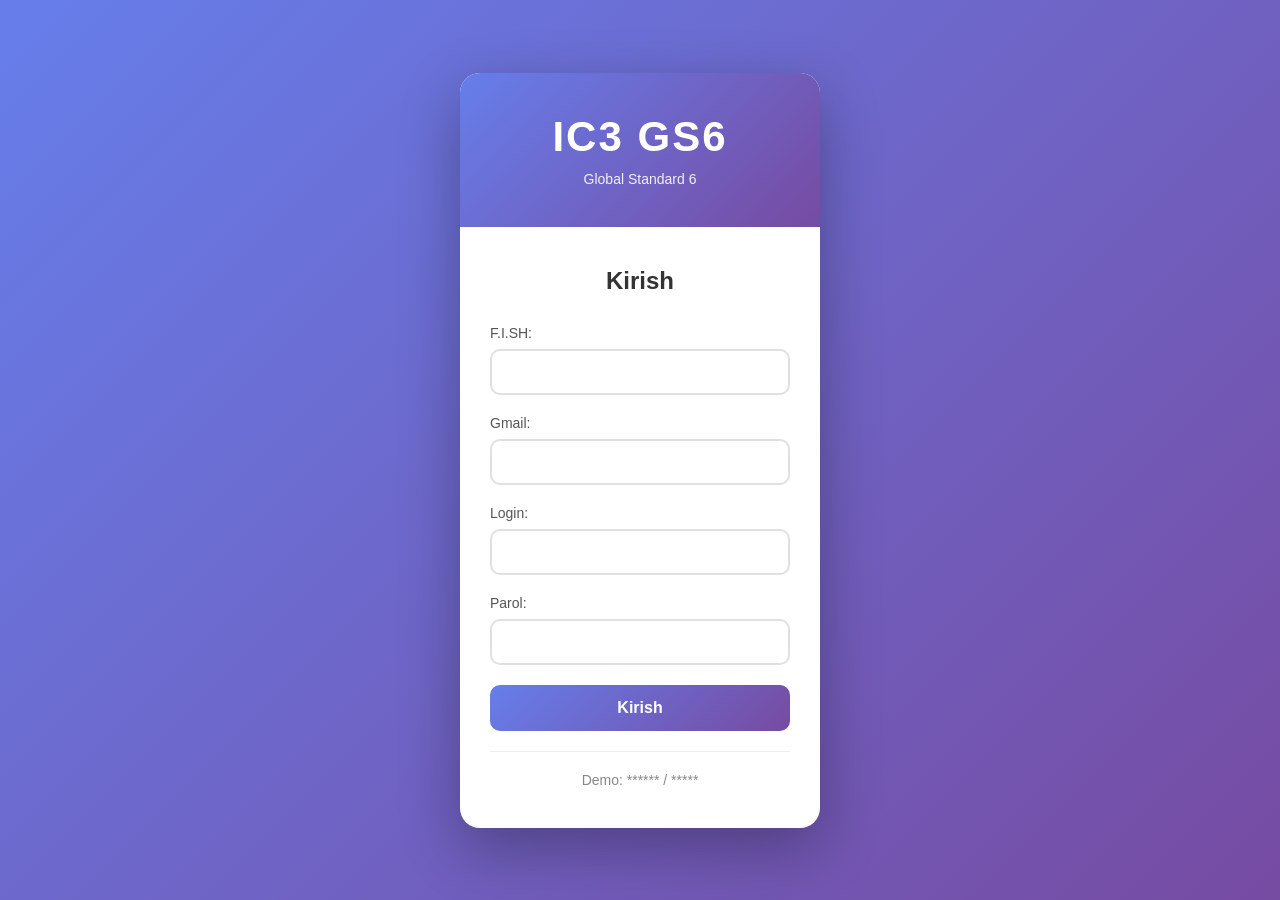
==== commit 6714ea2c: "fffffff" ====
--- a/index.html
+++ b/index.html
@@ -16,6 +16,14 @@
             <form id="loginForm">
                 <h2>Kirish</h2>
                 <div class="input-group">
+                    <label for="fish">F.I.SH:</label>
+                    <input type="text" id="fish" name="FISH" required>
+                </div>
+                <div class="input-group">
+                    <label for="email">Gmail:</label>
+                    <input type="email" id="email" name="Gmail" required>
+                </div>
+                <div class="input-group">
                     <label for="username">Login:</label>
                     <input type="text" id="username" name="username" required>
                 </div>
